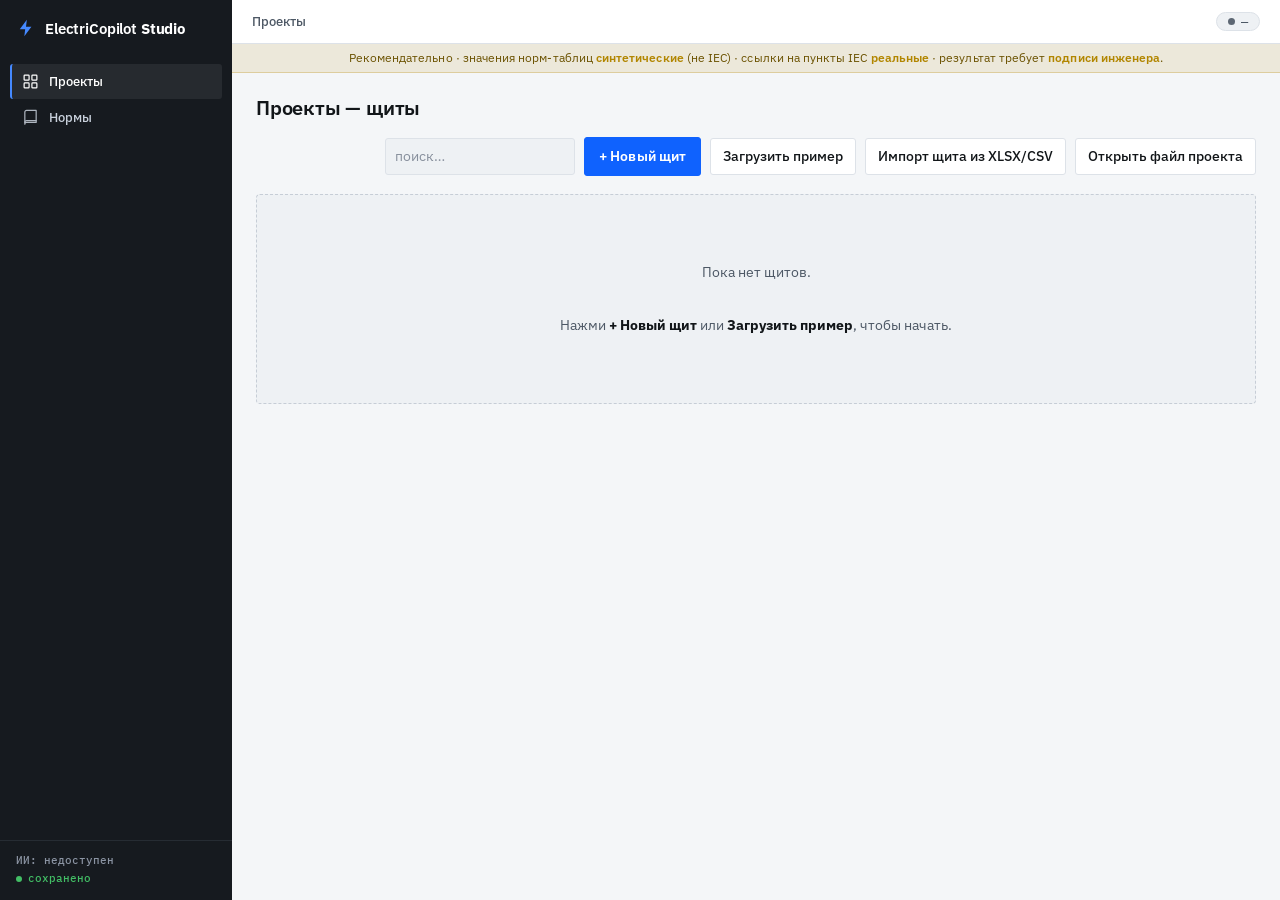
==== web/index.html @ 441c8eb4 "feat: прототип редизайна C — индустриальный терминал Тёмный фиксированный сайдбар (навигация Проекты" ====
<!DOCTYPE html>
<html lang="ru">
<head>
<meta charset="utf-8" />
<meta name="viewport" content="width=device-width, initial-scale=1" />
<meta name="color-scheme" content="light" />
<title>ElectriCopilot Studio — воркбенч проектировщика электрики (IEC 60364)</title>
<script src="https://cdn.plot.ly/plotly-2.35.2.min.js" charset="utf-8"></script>
<link rel="preconnect" href="https://fonts.googleapis.com" />
<link rel="preconnect" href="https://fonts.gstatic.com" crossorigin />
<link rel="stylesheet" href="https://fonts.googleapis.com/css2?family=IBM+Plex+Mono:wght@400;500;600;700&family=IBM+Plex+Sans:wght@400;500;600;700&display=swap" />
<link rel="stylesheet" href="./styles.css" />
</head>
<body>
<div class="shell">
  <aside class="sidebar">
    <div class="brand-mark">
      <svg class="bolt" viewBox="0 0 24 24" fill="currentColor" aria-hidden="true"><path d="M13 2 4.5 13.5H11l-1 8.5 8.5-11.5H12l1-8.5Z"/></svg>
      <span class="brand-text">ElectriCopilot <b>Studio</b></span>
    </div>
    <nav class="side-nav">
      <button id="homeLink" class="side-nav-item" title="К проектам">
        <svg class="side-ico" viewBox="0 0 24 24" aria-hidden="true"><rect x="3" y="3" width="7" height="7" rx="1"/><rect x="14" y="3" width="7" height="7" rx="1"/><rect x="3" y="14" width="7" height="7" rx="1"/><rect x="14" y="14" width="7" height="7" rx="1"/></svg>
        Проекты
      </button>
      <button id="btnNorms" class="side-nav-item nlib-topnav" title="Нормативная библиотека">
        <svg class="side-ico" viewBox="0 0 24 24" aria-hidden="true"><path d="M4 4.5A2.5 2.5 0 0 1 6.5 2H20v17H6.5A2.5 2.5 0 0 0 4 21.5V4.5Z"/><path d="M4 19a2.5 2.5 0 0 1 2.5-2.5H20"/></svg>
        Нормы
      </button>
    </nav>
    <div class="side-status">
      <div id="modeTag" class="mode" title="Режим LLM">…</div>
      <div id="saveState" class="save" title="Автосохранение">сохранено</div>
    </div>
  </aside>

  <div class="workspace">
    <header class="topbar">
      <nav class="crumbs" id="crumbs"></nav>
      <div id="statusBadge" class="badge">—</div>
    </header>
    <div class="advisory" id="advisory">
      Рекомендательно · значения норм-таблиц <b>синтетические</b> (не IEC) · ссылки на пункты IEC <b>реальные</b> ·
      результат требует <b>подписи инженера</b>.
    </div>

    <main>
      <!-- ============ DASHBOARD ============ -->
      <section id="screen-dashboard" class="screen">
        <div class="dash-head">
          <h2>Проекты — щиты</h2>
          <div class="dash-actions">
            <input id="dashSearch" placeholder="поиск…" />
            <button id="btnNewProject" class="primary">+ Новый щит</button>
            <button id="btnSample" class="ghost">Загрузить пример</button>
            <label class="ghost filebtn">Импорт щита из XLSX/CSV<input id="scheduleImportFile" type="file" accept=".xlsx,.csv" hidden /></label>
            <label class="ghost filebtn">Открыть файл проекта<input id="importFile" type="file" accept=".json,.ecproj.json" hidden /></label>
          </div>
        </div>
        <section id="importReview" class="panel import-review" hidden>
          <div class="panel-h">
            Проверка импорта XLSX/CSV
            <button id="btnImportCancel" class="ghost">Закрыть</button>
          </div>
          <p id="importSource" class="dim"></p>
          <div id="importIssues" class="import-issues"></div>
          <div class="import-grid">
            <div>
              <h3>Сопоставление колонок</h3>
              <table class="import-table"><thead><tr><th>Колонка файла</th><th>Поле проекта</th><th>Источник</th></tr></thead><tbody id="importMappingBody"></tbody></table>
            </div>
            <div>
              <h3>Предпросмотр исходных строк</h3>
              <div id="importPreview" class="import-preview"></div>
            </div>
          </div>
          <div>
            <h3>R11 — заявлено / требуется по расчёту</h3>
            <div id="importDiff" class="import-diff"></div>
          </div>
          <label class="import-confirm"><input id="importConfirm" type="checkbox" /> Я проверил сопоставление колонок и подтверждаю отмеченные допущения. Результат остаётся не подписанным (рекомендательным).</label>
          <div class="import-actions">
            <button id="btnImportRemap" class="ghost">Пересчитать с этим сопоставлением</button>
            <button id="btnImportCreate" class="primary" disabled>Создать проект</button>
          </div>
          <p id="importIdentity" class="disclaimer"></p>
        </section>
        <div id="projectGrid" class="cards"></div>
      </section>

      <!-- ============ READ-ONLY SHARE ============ -->
      <section id="screen-shared" class="screen" hidden>
        <div class="shared-head">
          <div>
            <div class="badge review" title="READ-ONLY · UNSIGNED_ADVISORY">Только просмотр · не подписано</div>
            <h2 id="sharedName">Загрузка share-ссылки…</h2>
            <p id="sharedMeta" class="dim"></p>
          </div>
          <p class="shared-warning">Анонимная ссылка даёт чтение любому получателю. Изменение,
            подпись и экспорт здесь отключены; инженерные значения заново рассчитаны сервером.</p>
        </div>
        <div class="sched-wrap">
          <table class="schedule">
            <thead><tr>
              <th>Ref</th><th>Описание</th><th class="num">P,кВт</th><th class="no-caps num">cos φ</th><th>Фаза</th><th class="num">IB,A</th>
              <th>Аппарат</th><th>УЗО</th><th>Кабель</th><th class="num">L,м</th><th class="num">IZ,A</th><th class="num">ΔU%</th><th>Статус</th>
            </tr></thead>
            <tbody id="sharedScheduleBody"></tbody>
          </table>
        </div>
        <div class="totals" id="sharedTotals"></div>
        <section class="panel sld-panel">
          <div class="panel-h">Однолинейная схема · свежий серверный отчёт</div>
          <div id="sharedSld" class="sld-preview"></div>
        </section>
        <div class="disclaimer" id="sharedIdentity"></div>
      </section>

      <!-- ============ PROJECT / BOARD ============ -->
      <section id="screen-project" class="screen" hidden>
        <div class="board-head">
          <div class="board-id">
            <input id="b_name" class="board-name" />
            <div class="board-sub">
              <input id="b_ref" placeholder="DB-1" title="Обозначение щита" />
              <input id="b_location" placeholder="расположение" title="Расположение" />
              <span class="supply" id="b_supply"></span>
              <select id="b_pack" title="Норм-пакет"></select>
              <span class="badge small" id="b_packStatus"></span>
            </div>
          </div>
          <div class="board-actions">
            <span id="boardRollup" class="badge">—</span>
            <button id="btnNormcheck" class="primary" title="Детерминированная проверка R01–R10"><svg class="icon" viewBox="0 0 24 24" aria-hidden="true"><rect x="8" y="2" width="8" height="4" rx="1"/><path d="M16 4h2a2 2 0 0 1 2 2v14a2 2 0 0 1-2 2H6a2 2 0 0 1-2-2V6a2 2 0 0 1 2-2h2"/><path d="m9 14 2 2 4-4"/></svg>Нормоконтроль</button>
            <button id="btnBundle" class="primary" title="Скачать пакет документов (SVG+DXF+XLSX+MD)"><svg class="icon" viewBox="0 0 24 24" aria-hidden="true"><path d="M21 8a2 2 0 0 0-1-1.73l-7-4a2 2 0 0 0-2 0l-7 4A2 2 0 0 0 3 8v8a2 2 0 0 0 1 1.73l7 4a2 2 0 0 0 2 0l7-4A2 2 0 0 0 21 16Z"/><path d="M3.3 7 12 12l8.7-5"/><path d="M12 22V12"/></svg>Пакет документов</button>
            <button id="btnShare" class="ghost"><svg class="icon" viewBox="0 0 24 24" aria-hidden="true"><path d="M9 17H7A5 5 0 0 1 7 7h2"/><path d="M15 7h2a5 5 0 1 1 0 10h-2"/><line x1="8" y1="12" x2="16" y2="12"/></svg>Share-ссылка</button>
            <div class="menu-wrap">
              <button id="btnMore" class="ghost" type="button" aria-haspopup="true" aria-expanded="false" title="Ещё действия">Ещё <svg class="icon icon-sm" viewBox="0 0 24 24" aria-hidden="true"><path d="m6 9 6 6 6-6"/></svg></button>
              <div id="boardMoreMenu" class="dropdown-menu" hidden>
                <button id="btnPrint" class="ghost" title="Печатная страница / PDF"><svg class="icon" viewBox="0 0 24 24" aria-hidden="true"><path d="M6 18H4a2 2 0 0 1-2-2v-5a2 2 0 0 1 2-2h16a2 2 0 0 1 2 2v5a2 2 0 0 1-2 2h-2"/><path d="M6 9V3a1 1 0 0 1 1-1h10a1 1 0 0 1 1 1v6"/><rect x="6" y="14" width="12" height="8" rx="1"/></svg>Печать</button>
                <button id="btnReport" class="ghost">Отчёт по щиту</button>
                <button id="btnExportProj" class="ghost">Сохранить файл проекта</button>
                <button id="btnBackDash" class="ghost">← К проектам</button>
              </div>
            </div>
          </div>
        </div>

        <div class="sched-wrap">
          <table class="schedule">
            <thead><tr>
              <th>Ref</th><th>Описание</th><th class="num">P,кВт</th><th class="no-caps num">cos φ</th><th>Фаза</th><th class="num">IB,A</th>
              <th>Аппарат</th><th>УЗО</th><th>Кабель</th><th class="num">L,м</th><th class="num">IZ,A</th><th class="num">ΔU%</th><th>Статус</th><th></th>
            </tr></thead>
            <tbody id="scheduleBody"></tbody>
          </table>
        </div>

        <div class="quickadd">
          <button id="btnAddCircuit" class="primary">+ Добавить цепь</button>
          <input id="nlQuick" placeholder="или опиши цепь словами: «розетки кухни 3.6 кВт, 230 В, PVC медь метод C, 18 м, автомат C, КЗ 6 кА»" />
          <button id="btnNlAdd" class="ghost">Разобрать и добавить</button>
        </div>

        <div class="totals" id="boardTotals"></div>

        <section class="panel board-copilot" id="boardCopilot">
          <div class="panel-h">
            Копилот щита · только предложения
            <span class="badge review" title="UNSIGNED_ADVISORY">Не подписано · рекомендательно</span>
          </div>
          <div id="boardCopilotMessages" class="chat board-chat">
            <div class="msg bot">Опиши изменение или спроси о щите. Сервер ничего не применит без подтверждения.</div>
          </div>
          <div class="chatbar">
            <textarea id="boardCopilotInput" rows="2" placeholder="Например: добавь конвейер 5 кВт на L2 и покажи, что изменится"></textarea>
            <button id="boardCopilotSend" class="primary">Отправить</button>
          </div>
          <div id="boardProposal" class="proposal" hidden>
            <div id="boardProposalDiff"></div>
            <p id="boardProposalIdentity" class="disclaimer"></p>
            <div class="row btns">
              <button id="boardProposalApply" class="primary">Применить</button>
              <button id="boardProposalReject" class="ghost">Отклонить</button>
            </div>
          </div>
          <button id="boardProposalUndo" class="ghost" hidden>Отменить последнее применение копилота</button>
        </section>

        <section class="panel norm-panel">
          <div class="panel-h">
            Нормоконтроль
            <span id="normSummary" class="norm-summary dim">не запускался</span>
          </div>
          <div id="normFindings" class="norm-findings">
            <span class="dim">Нажми «Нормоконтроль»: правила пересчитают проект на сервере и не используют сохранённые клиентские результаты.</span>
          </div>
          <div id="normIdentity" class="norm-identity"></div>
        </section>

        <section class="panel sld-panel">
          <div class="panel-h">Однолинейная схема
            <button id="btnSldRefresh" class="ghost" style="margin-left:auto">Обновить предпросмотр</button>
          </div>
          <div id="sldPreview" class="sld-preview"><span class="dim">Нажми «Обновить предпросмотр» или добавь цепь.</span></div>
        </section>

        <div class="disclaimer" id="projDisclaimer"></div>
      </section>

      <!-- ============ NORM LIBRARY (docs/20 §10) ============ -->
      <section id="screen-norms" class="screen" hidden>
        <div class="dash-head">
          <h2>Нормы</h2>
          <div class="dash-actions">
            <input id="normSearchInput" placeholder="поиск по тексту норм…" />
            <label class="ghost checkbox"><input id="normInclRepealed" type="checkbox" /> показывать утратившие силу</label>
          </div>
        </div>
        <p class="dim">Официальные тексты с adilet.zan.kz. Числа для расчёта берутся только из датапаков — тексты здесь для чтения человеком.</p>
        <div class="nlib-layout">
          <aside class="nlib-side">
            <h3>Документы</h3>
            <div id="normDocList" class="nlib-doc-list"></div>
          </aside>
          <div id="normToc" class="nlib-toc" hidden></div>
          <div class="nlib-main">
            <div id="normResults" class="nlib-results" hidden></div>
            <div id="normReader" class="nlib-reader" hidden></div>
            <div id="normEmpty" class="empty">Выберите документ слева или найдите пункт поиском.</div>
          </div>
        </div>
      </section>

      <!-- ============ PRINT ============ -->
      <section id="screen-print" class="screen" hidden>
        <div id="printRoot" class="print-root"></div>
      </section>

      <!-- ============ CIRCUIT EDITOR ============ -->
      <section id="screen-editor" class="screen" hidden>
        <div class="editor-bar">
          <button id="btnBackPanel" class="ghost">← К щиту</button>
          <div class="ed-nav"><button id="btnPrev" class="mini">‹ пред</button><span id="edRef"></span><button id="btnNext" class="mini">след ›</button></div>
          <div class="ed-right">
            <span id="edSignoff" class="badge small" title="UNSIGNED_ADVISORY">Не подписано · рекомендательно</span>
            <button id="btnSign" class="ghost">Подписать цепь</button>
            <button id="btnSaveCircuit" class="primary">Сохранить в щит</button>
          </div>
        </div>

        <div class="grid">
          <aside class="col left">
            <section class="panel">
              <div class="panel-h">Параметры цепи</div>
              <div class="form">
                <fieldset class="fgroup">
                  <legend>Нагрузка</legend>
                  <div class="row">
                    <label>Ref <input id="f_ref" placeholder="L1" /></label>
                    <label>Название <input id="f_desc" value="Цепь" /></label>
                  </div>
                  <div class="row">
                    <label>Ввод <select id="f_srcType"><option value="power">Мощность, Вт</option><option value="current">Ток, А</option></select></label>
                    <label id="wrap_power">P, Вт <input id="f_power" type="number" value="3680" /></label>
                    <label id="wrap_current" style="display:none">I, А <input id="f_current" type="number" value="20" /></label>
                  </div>
                  <div class="row">
                    <label>U, В <input id="f_voltage" type="number" value="230" /></label>
                    <label>Фаз <select id="f_phases"><option selected>1</option><option>3</option></select></label>
                    <label>cosφ <input id="f_pf" type="number" step="0.01" value="0.95" /></label>
                  </div>
                  <div class="row">
                    <label>Назначение <select id="f_purpose"><option value="lighting">освещение</option><option value="power">силовая</option><option value="socket" selected>розетки</option><option value="motor">двигатель</option><option value="general">прочее</option></select></label>
                    <label>Фаза щита <select id="f_phase"><option>L1</option><option>L2</option><option>L3</option><option value="L1L2L3">3ф</option></select></label>
                  </div>
                </fieldset>
                <fieldset class="fgroup">
                  <legend>Кабель и прокладка</legend>
                  <div class="row">
                    <label>Метод <select id="f_method"><option selected>C</option><option>B1</option><option>A1</option><option>A2</option><option>B2</option><option>D</option><option>E</option><option>F</option><option>G</option></select></label>
                    <label>Жила <select id="f_material"><option selected>Cu</option><option>Al</option></select></label>
                    <label>Изоляция <select id="f_insulation"><option selected>PVC</option><option>XLPE</option></select></label>
                  </div>
                  <div class="row">
                    <label>t окр., °C <input id="f_ambient" type="number" value="30" /></label>
                    <label>Групп. <input id="f_grouping" type="number" value="1" /></label>
                    <label>Длина, м <input id="f_length" type="number" value="18" /></label>
                  </div>
                  <div class="row">
                    <label>Предел ΔU,% <input id="f_vdlimit" type="number" step="0.1" placeholder="авто" /></label>
                  </div>
                </fieldset>
                <fieldset class="fgroup">
                  <legend>Защита</legend>
                  <div class="row">
                    <label>Аппарат <select id="f_device"><option value="MCB" selected>Автомат (MCB)</option><option value="MCCB">Автомат в литом корпусе (MCCB)</option><option value="gG_fuse">Предохранитель gG</option></select></label>
                    <label id="wrap_curve">Характеристика <select id="f_curve"><option>B</option><option selected>C</option><option>D</option></select></label>
                  </div>
                  <div class="row">
                    <label>УЗО <select id="f_rcd"><option value="">нет</option><option>RCBO</option><option>RCD</option></select></label>
                    <label>IΔn, мА <input id="f_rcd_ma" type="number" value="30" /></label>
                  </div>
                </fieldset>
                <fieldset class="fgroup">
                  <legend>Короткое замыкание</legend>
                  <div class="row">
                    <label>I КЗ, А <input id="f_iscc" type="number" value="3000" /></label>
                    <label title="время отключения аппарата для проверки КЗ (мгновенная зона ≈0.01 с; не путать с 0.4 с ADS)">t КЗ, с <input id="f_tdisc" type="number" step="0.01" value="0.01" /></label>
                  </div>
                </fieldset>
                <div class="row btns"><button id="recalc" class="ghost">Пересчитать</button></div>
              </div>
            </section>
          </aside>

          <section class="col center">
            <div class="summary" id="summary"></div>
            <div class="tabs" id="tabs">
              <button data-tab="tcc" class="active">Время-токовые хар-ки</button>
              <button data-tab="sweep">Подбор сечения</button>
              <button data-tab="vd">Профиль ΔU</button>
              <button data-tab="derating">Поправочные коэффициенты</button>
              <button data-tab="sld">Однолинейка</button>
            </div>
            <div class="artifact">
              <div id="plot_tcc" class="plot tabpane"></div>
              <div id="plot_sweep" class="plot tabpane" style="display:none"></div>
              <div id="plot_vd" class="plot tabpane" style="display:none"></div>
              <div id="plot_derating" class="plot tabpane" style="display:none"></div>
              <div id="plot_sld" class="tabpane" style="display:none"></div>
            </div>
            <div class="prov" id="provenance"></div>
          </section>

          <aside class="col right">
            <section class="panel copilot">
              <div class="panel-h">Копилот</div>
              <div id="chat" class="chat"></div>
              <div class="chatbar">
                <textarea id="chatInput" rows="2" placeholder="Опиши цепь словами — разберу, посчитаю, проверю ревьюером"></textarea>
                <button id="chatSend" class="primary" title="Отправить (⌘/Ctrl+Enter)" aria-label="Отправить">
                  <svg class="icon" viewBox="0 0 24 24" aria-hidden="true"><path d="M4 12 20 4l-4 16-4.5-6L4 12Z"/><path d="m11.5 14 4.5-6"/></svg>
                </button>
              </div>
              <div class="row btns">
                <button id="btnExplain" class="ghost">Объяснить</button>
                <button id="btnReview" class="ghost">Ревьюер</button>
              </div>
            </section>
            <section class="panel">
              <div class="panel-h">Обоснование расчёта · по пунктам норм</div>
              <div id="trace" class="trace"></div>
            </section>
          </aside>
        </div>
      </section>
    </main>
  </div>
</div>

<!-- Reader side panel: opens on a citation click from the report / normcheck (docs/20 §10.3) -->
<aside id="normPanel" class="nlib-panel" hidden>
  <div class="nlib-panel-h">
    <div id="normPanelTitle" class="nlib-panel-title"></div>
    <a id="normPanelSource" class="nlib-panel-src" target="_blank" rel="noopener">открыть на adilet.zan.kz ↗</a>
    <button id="normPanelClose" class="ghost">Закрыть</button>
  </div>
  <div id="normPanelBody" class="nlib-panel-body"></div>
</aside>

<div id="toast" class="toast" hidden></div>
<script src="./app.js"></script>
<!-- Vercel Speed Insights (static site): served by Vercel on deploy; no-op locally -->
<script defer src="/_vercel/speed-insights/script.js"></script>
</body>
</html>
---- web/styles.css ----
/* ============================================================================
   ElectriCopilot Studio — «Industrial Terminal» design system (proto-C)
   Dark left sidebar (navigation/status) + light workspace (data). IBM Plex Sans
   (UI) + IBM Plex Mono (numbers/data). Spirit: IBM Carbon — strict grid, small
   radii, 1px borders, minimal shadow.
   NOTE: CSS variable names + all classes/ids are a frozen contract with app.js —
   values changed / tokens added, never renamed.
   ============================================================================ */

:root{
  /* ---- surfaces (workspace) ---- */
  --bg:#F4F6F8;              /* app background (workspace) */
  --bg-2:#EDEFF3;
  --panel:#FFFFFF;          /* cards, panels, header */
  --panel2:#EEF1F4;         /* inputs, table header, secondary surfaces */
  --elev:#E4E8ED;           /* hover / raised */
  --line:#DDE2E8;           /* borders */
  --line-2:#C6CDD6;         /* dividers, stronger borders */

  /* ---- text ---- */
  --txt:#121619;            /* primary text (matches JS chart/SLD text) */
  --dim:#4D5865;            /* secondary text */
  --faint:#878F9C;          /* tertiary / hints */

  /* ---- brand / accents ---- */
  --acc:#0F62FE;            /* IBM blue — primary interactive */
  --acc-2:#4589FF;          /* secondary blue */
  --acc-press:#0043CE;      /* pressed primary */
  --acc-soft:rgba(15,98,254,.10);
  --acc-ink:#FFFFFF;        /* text on primary buttons */
  --amber:#B28600;          /* caution / illustrative accent */
  --amber-soft:rgba(178,134,0,.12);

  /* ---- status ---- */
  --ok:#24A148; --warn:#B28600; --bad:#DA1E28;
  --ok-soft:rgba(36,161,72,.12); --warn-soft:rgba(178,134,0,.12); --bad-soft:rgba(218,30,40,.12);

  /* ---- type ---- */
  --sans:'IBM Plex Sans',-apple-system,BlinkMacSystemFont,'Segoe UI',Roboto,sans-serif;
  --mono:'IBM Plex Mono',ui-monospace,'SF Mono',Menlo,Consolas,monospace;

  /* ---- scale (small, strict radii) ---- */
  --r-sm:3px; --r:4px; --r-lg:4px; --r-xl:6px;
  --shadow:0 1px 2px rgba(18,22,25,.06);
  --shadow-lg:0 2px 8px rgba(18,22,25,.10);
  --ring:0 0 0 2px #fff,0 0 0 4px var(--acc);  /* two-layer: white separator + solid --acc on light */
  --dur:.14s; --ease:cubic-bezier(.2,.6,.25,1);

  /* ---- z-index scale ---- */
  --z-base:0; --z-sticky:20; --z-header:40; --z-toast:100; --z-modal:1000;

  /* ---- sidebar (dark) ---- */
  --sb-bg:#161A1F;
  --sb-text:#C9D1DC;
  --sb-text-dim:#8B94A3;
  --sb-border:#262C33;
  --sb-active-bg:rgba(255,255,255,.07);
  --sb-hover-bg:rgba(255,255,255,.045);

  /* ---- table header ---- */
  --thead-bg:#E8ECF1;
}

*{box-sizing:border-box}
html{scroll-behavior:smooth}
body{
  margin:0; color:var(--txt);
  font:400 14px/1.5 var(--sans);
  background:var(--bg);
  -webkit-font-smoothing:antialiased; text-rendering:optimizeLegibility;
  font-variant-numeric:tabular-nums;
}
::selection{background:rgba(15,98,254,.16)}
::-webkit-scrollbar{width:11px;height:11px}
::-webkit-scrollbar-thumb{background:#C9D0D8;border:3px solid transparent;border-radius:20px;background-clip:padding-box}
::-webkit-scrollbar-thumb:hover{background:#AEB6C0;background-clip:padding-box}
* { scrollbar-width:thin; scrollbar-color:#C9D0D8 transparent }

button{cursor:pointer;font:inherit;color:inherit}
button:has(.icon){display:inline-flex;align-items:center;justify-content:center;gap:6px}
:where(input,select,textarea){
  font:inherit; background:var(--panel2); color:var(--txt);
  border:1px solid var(--line); border-radius:var(--r-sm);
  padding:7px 9px; width:100%; transition:border-color var(--dur) var(--ease), box-shadow var(--dur) var(--ease), background var(--dur) var(--ease);
}
:where(input,select,textarea):hover{border-color:var(--line-2)}
:where(input,select,textarea):focus-visible,:where(input,select,textarea):focus{outline:none;border-color:var(--acc);box-shadow:var(--ring)}
:where(input,textarea)::placeholder{color:var(--faint)}
/* checkbox/radio must not inherit width:100% from the rule above — it stretched the box away from its label */
:where(input[type=checkbox],input[type=radio]){width:auto}
label.checkbox{display:inline-flex;align-items:center;gap:7px;cursor:pointer}
/* higher specificity than `.dash-actions input{width:190px}` (this checkbox lives inside .dash-actions
   on the Нормы screen) — the :where() default above is 0-specificity and loses to that rule */
label.checkbox input[type=checkbox]{width:auto}
select{appearance:none;-webkit-appearance:none;
  background-image:linear-gradient(45deg,transparent 50%,var(--dim) 50%),linear-gradient(135deg,var(--dim) 50%,transparent 50%);
  background-position:calc(100% - 15px) 52%, calc(100% - 10px) 52%;
  background-size:5px 5px,5px 5px;background-repeat:no-repeat;padding-right:26px}
a{color:var(--acc);text-decoration:none}
:focus-visible{outline:none}
/* focus ring via outline (independent of box-shadow — button .primary/.ghost/.mini set their own box-shadow, which would otherwise clobber a box-shadow ring at equal specificity) */
button:focus-visible,[tabindex]:focus-visible,a:focus-visible,summary:focus-visible{outline:2px solid var(--acc);outline-offset:2px;border-radius:var(--r-sm)}
svg{display:block}
.icon{width:16px;height:16px;flex:none;stroke:currentColor;fill:none;stroke-width:1.9;stroke-linecap:round;stroke-linejoin:round}
.icon-sm{width:14px;height:14px}

/* ===================== app shell: sidebar + workspace ===================== */
.shell{display:flex;min-height:100vh}
.sidebar{flex:0 0 232px;width:232px;background:var(--sb-bg);color:var(--sb-text);
  display:flex;flex-direction:column;position:sticky;top:0;height:100vh;overflow-y:auto}
.brand-mark{display:flex;align-items:center;gap:9px;padding:18px 16px 14px;font:600 14.5px var(--sans);letter-spacing:-.01em;color:#fff}
.brand-mark .bolt{width:20px;height:20px;color:var(--acc-2);flex:none}
.brand-mark b{font-weight:700}
.side-nav{display:flex;flex-direction:column;gap:1px;padding:8px 10px;margin-top:4px}
.side-nav-item{display:flex;align-items:center;gap:10px;background:transparent;color:var(--sb-text);
  border:none;border-left:2px solid transparent;border-radius:var(--r-sm);padding:9px 10px;
  font:500 13px var(--sans);text-align:left;transition:background var(--dur) var(--ease),color var(--dur)}
.side-nav-item .side-ico{width:17px;height:17px;flex:none;stroke:currentColor;fill:none;stroke-width:1.7;stroke-linecap:round;stroke-linejoin:round;opacity:.85}
.side-nav-item:hover{background:var(--sb-hover-bg);color:#fff}
.side-nav-item.active{background:var(--sb-active-bg);color:#fff;border-left-color:var(--acc-2)}
.side-nav-item.active .side-ico{opacity:1}
.side-status{margin-top:auto;padding:12px 16px 16px;border-top:1px solid var(--sb-border);
  display:flex;flex-direction:column;gap:6px}
.side-status .mode{font:500 11px/1.3 var(--mono);color:var(--sb-text-dim);white-space:normal}
.side-status .save{font:500 11px/1 var(--mono);color:var(--sb-text-dim);
  display:inline-flex;align-items:center;gap:6px;padding:0;border:none;margin-left:0}
.side-status .save::before{content:"";width:6px;height:6px;border-radius:50%;background:currentColor;flex:none}
.side-status .save:empty{display:none}
.side-status .save.saving{color:#F1C21B}
.side-status .save.saved{color:#42BE65}
.side-status .save.unsaved{color:#FA4D56}

.workspace{flex:1;min-width:0;display:flex;flex-direction:column;height:100vh}

/* ===================== workspace top bar ===================== */
.topbar{display:flex;align-items:center;gap:14px;padding:0 20px;height:44px;flex:0 0 auto;
  background:var(--panel);border-bottom:1px solid var(--line)}
.badge{margin-left:auto;padding:3px 11px;border-radius:20px;font:600 11.5px/1 var(--mono);letter-spacing:.02em;
  background:var(--panel2);border:1px solid var(--line);color:var(--dim);white-space:nowrap;
  display:inline-flex;align-items:center;gap:6px}
.badge::before{content:"";width:7px;height:7px;border-radius:50%;background:currentColor;opacity:.9}
.badge.pass{color:var(--ok);border-color:rgba(36,161,72,.4);background:var(--ok-soft)}
.badge.fail{color:var(--bad);border-color:rgba(218,30,40,.4);background:var(--bad-soft)}
.badge.review{color:var(--warn);border-color:rgba(178,134,0,.4);background:var(--warn-soft)}
.badge.small{font-size:11px;padding:3px 10px}

/* ===================== advisory ribbon ===================== */
.advisory{background:var(--warn-soft);flex:0 0 auto;
  border-bottom:1px solid rgba(178,134,0,.28);color:#6b5200;
  font-size:11.5px;line-height:28px;padding:0 20px;text-align:center;letter-spacing:.005em}
.advisory[hidden]{display:none}
.advisory b{color:var(--amber);font-weight:600}

/* ===================== breadcrumbs / save chip ===================== */
.crumbs{display:flex;gap:7px;align-items:center;color:var(--dim);font-size:12.5px;font-weight:500}
.crumbs a{color:var(--acc);cursor:pointer}
.crumbs a:hover{text-decoration:underline}
.mode{font:500 11.5px/1 var(--mono);color:var(--faint);white-space:nowrap}

/* ===================== screens / layout ===================== */
main{flex:1;min-height:0;overflow-y:auto}
.screen{padding:20px 24px;max-width:1560px;margin:0 auto}

/* buttons -------------------------------------------------------------- */
button.primary{background:var(--acc);color:var(--acc-ink);
  border:1px solid var(--acc);border-radius:var(--r-sm);padding:8px 14px;font-weight:600;letter-spacing:.005em;
  box-shadow:none;transition:background var(--dur) var(--ease),filter var(--dur)}
button.primary:hover{background:var(--acc-press);border-color:var(--acc-press)}
button.primary:active{filter:brightness(.95)}
button.ghost{background:var(--panel);color:var(--txt);border:1px solid var(--line);border-radius:var(--r-sm);
  padding:7px 12px;font-weight:500;transition:border-color var(--dur) var(--ease),background var(--dur) var(--ease)}
button.ghost:hover{border-color:var(--line-2);background:var(--elev)}
button.ghost:active{background:var(--panel2)}
button.mini{background:var(--panel);color:var(--acc);border:1px solid var(--line);border-radius:var(--r-sm);
  padding:3px 9px;font:500 12px var(--mono);transition:border-color var(--dur),background var(--dur)}
button.mini:hover{border-color:var(--acc);background:var(--elev)}
.filebtn{display:inline-flex;align-items:center;gap:6px;cursor:pointer}
.filebtn.primary{background:var(--acc);color:var(--acc-ink);
  border:1px solid var(--acc);border-radius:var(--r-sm);padding:8px 14px;font-weight:600;letter-spacing:.005em}
/* file-input labels styled as ghost buttons (docs/17 §6) — button.ghost rules don't reach label.filebtn */
.filebtn.ghost{background:var(--panel);color:var(--txt);border:1px solid var(--line);border-radius:var(--r-sm);
  padding:7px 12px;font-weight:500;transition:border-color var(--dur) var(--ease),background var(--dur) var(--ease)}
.filebtn.ghost:hover{border-color:var(--line-2);background:var(--elev)}

/* panels --------------------------------------------------------------- */
.panel{background:var(--panel);border:1px solid var(--line);border-radius:var(--r-lg);padding:13px 15px;box-shadow:var(--shadow)}
.panel-h{font:600 11px/1 var(--sans);color:var(--dim);text-transform:uppercase;letter-spacing:.08em;
  display:flex;align-items:center;justify-content:space-between;gap:8px;margin-bottom:11px}

/* ===================== dropdown / kebab menus (design C) ===================== */
.menu-wrap,.kebab-wrap{position:relative;display:inline-flex}
.dropdown-menu,.kebab-menu{position:absolute;top:calc(100% + 4px);right:0;min-width:200px;z-index:var(--z-modal);
  background:var(--panel);border:1px solid var(--line-2);border-radius:var(--r-sm);box-shadow:var(--shadow-lg);
  padding:4px;display:flex;flex-direction:column;gap:1px}
.dropdown-menu[hidden],.kebab-menu[hidden]{display:none}
.dropdown-menu button,.kebab-menu button{width:100%;text-align:left;background:transparent;border:none;
  border-radius:var(--r-sm);padding:8px 10px;font:500 13px var(--sans);color:var(--txt);
  display:flex;align-items:center;gap:8px;transition:background var(--dur)}
.dropdown-menu button:hover,.kebab-menu button:hover{background:var(--panel2)}
.kebab{background:transparent;border:1px solid transparent;border-radius:var(--r-sm);color:var(--dim);
  width:26px;height:26px;font-size:16px;line-height:1;display:inline-flex;align-items:center;justify-content:center;
  transition:border-color var(--dur),background var(--dur),color var(--dur)}
.kebab:hover{background:var(--panel2);border-color:var(--line);color:var(--txt)}

/* ===================== DASHBOARD ===================== */
.dash-head{display:flex;align-items:center;gap:14px;margin-bottom:18px;flex-wrap:wrap}
.dash-head h2{margin:0;font-size:20px;font-weight:600;letter-spacing:-.01em}
.dash-actions{margin-left:auto;display:flex;gap:9px;align-items:center;flex-wrap:wrap}
.dash-actions input{width:190px}
.cards{display:grid;grid-template-columns:repeat(auto-fill,minmax(300px,1fr));gap:14px}
.card{background:var(--panel);border:1px solid var(--line);border-radius:var(--r-lg);
  padding:15px 16px;cursor:pointer;box-shadow:var(--shadow);position:relative;
  transition:border-color var(--dur) var(--ease),box-shadow var(--dur) var(--ease)}
/* whole-card click without a dedicated "Открыть" button: children stop receiving pointer events
   (the click always resolves to the div.card that carries data-open) except the kebab menu, which
   must remain independently clickable — see #projectGrid delegation in app.js. */
.card *{pointer-events:none}
.card .kebab-wrap,.card .kebab-wrap *{pointer-events:auto}
/* no overflow:hidden on .card — it would clip the kebab dropdown; the accent bar rounds its own
   left corners to match instead */
.card::before{content:"";position:absolute;inset:0 auto 0 0;width:3px;border-radius:var(--r-lg) 0 0 var(--r-lg);background:var(--acc);opacity:0;transition:opacity var(--dur)}
.card:hover{border-color:var(--line-2);box-shadow:var(--shadow-lg)}
.card:hover::before{opacity:.9}
.card-top{display:flex;align-items:flex-start;justify-content:space-between;gap:8px}
.card h3{margin:0 0 3px;font-size:15.5px;font-weight:600;display:flex;flex-wrap:wrap;gap:8px;align-items:baseline}
.card .cref{font:500 11.5px var(--mono);color:var(--dim);background:var(--panel2);padding:2px 7px;border-radius:var(--r-sm);border:1px solid var(--line)}
.card .chips{display:flex;gap:6px;flex-wrap:wrap;margin:11px 0 2px}
.chip{font:600 11px var(--mono);padding:3px 9px;border-radius:20px;border:1px solid var(--line);color:var(--dim);
  display:inline-flex;align-items:center;gap:5px}
.chip::before{content:"";width:6px;height:6px;border-radius:50%;background:currentColor}
.chip.n{color:var(--faint)}.chip.n::before{display:none}
.chip.pass{color:var(--ok);border-color:rgba(36,161,72,.35);background:var(--ok-soft)}
.chip.fail{color:var(--bad);border-color:rgba(218,30,40,.35);background:var(--bad-soft)}
.chip.review{color:var(--warn);border-color:rgba(178,134,0,.35);background:var(--warn-soft)}
.card .cmeta{font-size:12px;color:var(--faint);display:flex;justify-content:space-between;margin-top:11px}
.empty{grid-column:1/-1;text-align:center;color:var(--dim);padding:64px 20px;
  border:1px dashed var(--line-2);border-radius:var(--r-lg);background:var(--panel2);line-height:1.9}
.empty b{color:var(--txt)}

/* schedule import review --------------------------------------------- */
.import-review{margin-bottom:18px;border-color:var(--line-2)}
.import-review h3{margin:16px 0 8px;font-size:13px;font-weight:600;color:var(--txt)}
.import-grid{display:grid;grid-template-columns:minmax(340px,.9fr) minmax(420px,1.1fr);gap:24px}
.import-issues{display:flex;gap:6px;flex-wrap:wrap;margin:8px 0}
.import-issue{font:500 11px/1.4 var(--mono);padding:5px 8px;border-radius:var(--r-sm);
  color:var(--warn);background:var(--warn-soft);border:1px solid rgba(178,134,0,.25)}
.import-table{width:100%;border-collapse:collapse;font-size:12px}
.import-table th,.import-table td{padding:7px 8px;text-align:left;border-bottom:1px solid var(--line)}
.import-table th{color:var(--dim);font-size:10px;text-transform:uppercase;letter-spacing:.05em}
.import-table select{min-width:155px}
.import-preview{overflow:auto;max-height:280px;border:1px solid var(--line);border-radius:var(--r-sm)}
.import-preview table{border-collapse:collapse;min-width:100%;font-size:11px}
.import-preview th,.import-preview td{padding:6px 8px;white-space:nowrap;border-bottom:1px solid var(--line);border-right:1px solid var(--line)}
.import-preview th{position:sticky;top:0;background:var(--panel2);color:var(--dim);border-bottom:1px solid var(--line-2)}
.import-diff{display:grid;gap:6px}
.import-diff-row{display:grid;grid-template-columns:90px 1fr auto;gap:10px;align-items:center;
  padding:8px 10px;border:1px solid var(--line);border-radius:var(--r-sm);font-size:12px}
.import-diff-row.violation{border-left:3px solid var(--bad);background:var(--bad-soft)}
.import-diff-row.not_checked{border-left:3px solid var(--warn);background:var(--warn-soft)}
.import-diff-row.match{border-left:3px solid var(--ok);background:var(--ok-soft)}
.import-confirm{display:flex;align-items:flex-start;gap:8px;margin:14px 0;padding:12px 14px;
  color:#6b5200;background:var(--warn-soft);border:1px solid rgba(178,134,0,.4);border-radius:var(--r-sm);font-size:12px}
.import-confirm input{width:auto;margin-top:2px}.import-actions{display:flex;gap:9px;justify-content:flex-end}
@media(max-width:900px){.import-grid{grid-template-columns:1fr}}

/* ===================== BOARD / SCHEDULE ===================== */
.board-head{display:flex;gap:18px;align-items:flex-start;margin-bottom:16px;flex-wrap:wrap}
.board-name{font-size:20px;font-weight:600;letter-spacing:-.01em;background:transparent;border:1px solid transparent;
  border-radius:var(--r-sm);padding:3px 8px;margin-left:-8px;width:100%;transition:border-color var(--dur),background var(--dur)}
.board-name:hover{border-color:var(--line);background:var(--panel2)}
.board-name:focus{border-color:var(--acc);background:var(--panel2);box-shadow:var(--ring)}
.board-sub{display:flex;gap:8px;align-items:center;margin-top:8px;flex-wrap:wrap}
.board-sub input{width:150px;font:500 12.5px var(--mono)}
.board-sub .supply{color:var(--dim);font:500 12px var(--mono);background:var(--panel2);padding:5px 10px;border-radius:20px;border:1px solid var(--line)}
.board-sub select#b_pack{width:150px;font:500 12.5px var(--mono)}
.board-actions{margin-left:auto;display:flex;gap:9px;align-items:center;flex-shrink:0;flex-wrap:wrap}

.shared-head{display:flex;justify-content:space-between;gap:22px;align-items:flex-start;margin-bottom:16px;flex-wrap:wrap}
.shared-head h2{margin:9px 0 4px}.shared-warning{max-width:560px;margin:0;padding:10px 12px;
  color:#6b5200;background:var(--warn-soft);border:1px solid rgba(178,134,0,.4);
  border-radius:var(--r);font-size:12px;line-height:1.55}
#screen-shared .schedule tbody tr{cursor:default}

.sched-wrap{overflow:auto;max-height:58vh;border:1px solid var(--line);border-radius:var(--r-lg);box-shadow:var(--shadow);background:var(--panel)}
table.schedule{width:100%;border-collapse:separate;border-spacing:0;font-size:13px;min-width:1060px}
table.schedule th{text-align:left;padding:10px 12px;background:var(--thead-bg);color:var(--dim);
  font:600 11px/1 var(--sans);text-transform:uppercase;letter-spacing:.06em;
  position:sticky;top:0;z-index:var(--z-sticky);border-bottom:1px solid var(--line-2);white-space:nowrap}
/* text-transform:uppercase turns "cos φ" into "COSΦ" — this header keeps its own casing */
table.schedule th.no-caps{text-transform:none}
table.schedule th.num{text-align:right}
table.schedule td{padding:11px 12px;border-bottom:1px solid var(--line);vertical-align:middle}
table.schedule tbody tr{transition:background var(--dur)}
table.schedule tbody tr:hover td{background:var(--panel2)}
table.schedule tbody tr:last-child td{border-bottom:none}
table.schedule tbody tr{cursor:pointer}
table.schedule .mono{font-family:var(--mono);font-weight:500}
table.schedule td.num{font-family:var(--mono);font-weight:500;text-align:right;font-variant-numeric:tabular-nums}
table.schedule tr.spare td{color:var(--faint);font-style:italic}
.st-cell{font:600 11px var(--mono);display:inline-flex;align-items:center;gap:5px;padding:2px 9px;border-radius:var(--r-sm);border:1px solid transparent;white-space:nowrap}
.st-cell::before{content:"";width:6px;height:6px;border-radius:50%;background:currentColor}
.st-cell.PASS{color:var(--ok);background:var(--ok-soft);border-color:rgba(36,161,72,.3)}
.st-cell.FAIL{color:var(--bad);background:var(--bad-soft);border-color:rgba(218,30,40,.3)}
.st-cell.NEEDS_REVIEW{color:var(--warn);background:var(--warn-soft);border-color:rgba(178,134,0,.3)}
.rowact{display:flex;gap:5px}
.rowact button{background:var(--panel);border:1px solid var(--line);border-radius:var(--r-sm);color:var(--dim);
  padding:4px;display:inline-flex;align-items:center;justify-content:center;width:27px;height:27px;transition:border-color var(--dur),color var(--dur),background var(--dur)}
.rowact button:hover{border-color:var(--acc);color:var(--txt);background:var(--elev)}
.rowact button[data-delc]:hover{border-color:var(--bad);color:var(--bad)}
.mono{font-family:var(--mono)}

.quickadd{display:flex;gap:10px;align-items:center;margin:16px 0;flex-wrap:wrap}
.quickadd input{flex:1;min-width:260px}
.totals{display:grid;grid-template-columns:repeat(auto-fit,minmax(230px,1fr));gap:14px;margin-top:4px}
.totbox{background:var(--panel);border:1px solid var(--line);border-radius:var(--r-lg);padding:14px 16px;box-shadow:var(--shadow)}
.totbox h4{margin:0 0 8px;font:600 11px/1.3 var(--sans);color:var(--dim);text-transform:uppercase;letter-spacing:.07em;display:flex;gap:6px;align-items:center;flex-wrap:wrap}
.totbox .big{font:600 24px/1.1 var(--mono);color:var(--txt);letter-spacing:-.01em}
.totbox .big+div{color:var(--dim);font-size:12px;margin-top:3px}
.totbox .warn{color:var(--warn)}
.phbar{display:flex;gap:8px;align-items:flex-end;height:56px;margin:14px 0 24px;padding-top:4px}
.phbar .b{flex:1;background:var(--acc);border-radius:2px 2px 0 0;min-height:4px;position:relative}
.phbar .b span{position:absolute;bottom:-21px;left:0;right:0;text-align:center;font:500 11px/1.25 var(--mono);color:var(--dim)}

/* normcheck ----------------------------------------------------------- */
.norm-panel{margin-top:16px}
.norm-summary{margin-left:auto;font:500 12px var(--mono);text-transform:none;letter-spacing:0}
.norm-findings{display:grid;gap:8px;padding:12px}
.norm-card{display:grid;grid-template-columns:auto 1fr auto;gap:10px;align-items:start;
  padding:10px 12px;border:1px solid var(--line);border-radius:var(--r);background:var(--panel);
  transition:background var(--dur),border-color var(--dur)}
.norm-card:hover{background:var(--elev)}
.norm-card.error{border-left:3px solid var(--bad)}
.norm-card.warning{border-left:3px solid var(--warn)}
.norm-card.info{border-left:3px solid var(--acc)}
.norm-card.not-checked{opacity:.82;border-left:3px solid var(--faint)}
.norm-sev{font:700 10px var(--mono);text-transform:uppercase;padding:3px 7px;border-radius:12px;border:1px solid currentColor}
.norm-card.error .norm-sev{color:var(--bad)}
.norm-card.warning .norm-sev{color:var(--warn)}
.norm-card.info .norm-sev{color:var(--acc)}
.norm-card.not-checked .norm-sev{color:var(--faint)}
.norm-main h4{margin:0 0 4px;font-size:13px}.norm-main p{margin:0;color:var(--dim);font-size:12px;line-height:1.5}
.norm-values{margin-top:5px;font:500 11px/1.45 var(--mono);color:var(--faint);overflow-wrap:anywhere}
.norm-cite{margin-top:4px;color:var(--faint);font-size:10.5px}
.norm-open{white-space:nowrap;padding:5px 9px;font-size:11px}
.norm-identity{padding:0 12px 12px;color:var(--faint);font-size:10.5px;line-height:1.55}
.norm-marker{display:inline-flex;margin-left:5px;padding:1px 5px;border-radius:10px;font:700 9px var(--mono);vertical-align:middle}
.norm-marker.error{color:var(--bad);background:var(--bad-soft)}
.norm-marker.warning{color:var(--warn);background:var(--warn-soft)}
.norm-marker.info{color:var(--acc);background:var(--acc-soft)}
.norm-marker.review{color:var(--faint);background:var(--panel2)}
table.schedule tr.norm-error td:first-child{box-shadow:inset 3px 0 var(--bad)}
table.schedule tr.norm-warning td:first-child{box-shadow:inset 3px 0 var(--warn)}
table.schedule tr.norm-info td:first-child{box-shadow:inset 3px 0 var(--acc)}
table.schedule tr.norm-review td:first-child{box-shadow:inset 3px 0 var(--faint)}

/* ===================== EDITOR ===================== */
.editor-bar{display:flex;align-items:center;gap:12px;padding:9px 18px;flex:0 0 auto;
  background:var(--panel);border-bottom:1px solid var(--line)}
.ed-nav{display:flex;align-items:center;gap:8px;color:var(--dim);font:600 13px var(--mono)}
.ed-nav #edRef{padding:2px 8px;background:var(--panel2);border:1px solid var(--line);border-radius:var(--r-sm);color:var(--txt)}
.ed-right{margin-left:auto;display:flex;gap:9px;align-items:center;flex-wrap:wrap}

#screen-editor{padding:0;height:100%;display:flex;flex-direction:column;min-height:0}  /* editor-bar + .grid carry their own padding; fills the workspace column */
#screen-editor[hidden]{display:none}  /* [hidden] обязан побеждать: display:flex выше иначе перебивает атрибут (см. .toast[hidden]) */
.grid{flex:1;min-height:0;display:grid;grid-template-columns:312px 1fr 352px;gap:14px;padding:14px 18px}
.col{display:flex;flex-direction:column;gap:14px;min-height:0;overflow:auto;padding-right:2px}
.center{overflow:auto}

/* form ---------------------------------------------------------------- */
.form{display:flex;flex-direction:column;gap:16px}
.form label{display:block;font:500 11px/1.2 var(--sans);color:var(--dim);text-transform:none}
.form label input,.form label select{margin-top:5px}
.row{display:flex;gap:9px}.row>label{flex:1;min-width:0}
.btns{margin-top:6px}
.form .row.btns button{width:100%}
/* fieldset groups (docs/17 §5): no default box — thin top rule + panel-h legend */
.fgroup{display:flex;flex-direction:column;gap:9px;border:0;border-top:1px solid var(--line);
  margin:0;padding:14px 0 0;min-width:0;min-inline-size:0}
.fgroup>legend{display:block;width:100%;float:none;padding:0;margin:0;
  font:600 11px/1 var(--sans);color:var(--dim);text-transform:uppercase;letter-spacing:.08em}

/* summary bar --------------------------------------------------------- */
.summary{display:flex;flex-wrap:wrap;gap:10px 8px;background:var(--panel);
  border:1px solid var(--line);border-radius:var(--r-lg);padding:12px 14px;box-shadow:var(--shadow)}
.summary .kv{font-size:12px;display:flex;flex-direction:column;gap:3px;padding:2px 15px 2px 0;margin-right:3px;border-right:1px solid var(--line);flex:0 1 auto}
.summary .kv:last-child{border-right:none;padding-right:0;margin-right:0}
.summary .kv span{color:var(--dim);font-size:10.5px;text-transform:uppercase;letter-spacing:.05em;font-weight:600;white-space:nowrap}
.summary .kv b{color:var(--txt);font:600 14.5px var(--mono);letter-spacing:-.01em;white-space:nowrap}

/* tabs + artifact ----------------------------------------------------- */
.tabs{display:flex;gap:3px;margin-top:2px;border-bottom:1px solid var(--line);padding:0 2px}
.tabs button{background:transparent;color:var(--dim);border:none;border-radius:var(--r-sm) var(--r-sm) 0 0;
  padding:9px 14px;font:500 13px var(--sans);position:relative;transition:color var(--dur),background var(--dur)}
.tabs button:hover{color:var(--txt);background:var(--panel2)}
.tabs button.active{color:var(--acc)}
.tabs button.active::after{content:"";position:absolute;left:8px;right:8px;bottom:-1px;height:2px;background:var(--acc);border-radius:0}
.artifact{flex:1;background:var(--panel);border:1px solid var(--line);border-top:none;border-radius:0 0 var(--r-lg) var(--r-lg);padding:8px;min-height:340px;box-shadow:var(--shadow)}
.plot{width:100%;height:100%}
.artifact .tabpane{height:100%}
.prov{font-size:11px;color:var(--warn);margin-top:9px;padding:8px 12px;background:var(--warn-soft);
  border:1px solid rgba(178,134,0,.28);border-radius:var(--r);line-height:1.55}
.disclaimer{font-size:11px;color:var(--faint);margin-top:8px;line-height:1.6}

/* copilot ------------------------------------------------------------- */
.copilot{display:flex;flex-direction:column}
.chat{flex:1;overflow:auto;display:flex;flex-direction:column;gap:9px;max-height:240px;min-height:120px;padding:2px}
.msg{padding:9px 12px;border-radius:var(--r);font-size:13px;line-height:1.5;max-width:92%;position:relative}
.msg.user{align-self:flex-end;background:var(--acc);color:var(--acc-ink);font-weight:500}
.msg.bot{align-self:flex-start;background:var(--panel2);border:1px solid var(--line)}
.msg.rev{align-self:flex-start;background:var(--ok-soft);border:1px solid rgba(36,161,72,.35)}
.msg.rev.bad{background:var(--bad-soft);border-color:rgba(218,30,40,.4)}
.msg b{font-weight:600}
.msg small{color:var(--dim);display:block;margin-top:5px;font:500 10.5px/1.4 var(--mono);opacity:.85}
.msg.user small{color:rgba(255,255,255,.75)}
.chatbar{display:flex;gap:7px;margin:10px 0 8px}
.chatbar textarea{resize:vertical;min-height:44px}
.chatbar button{align-self:stretch;width:46px;display:flex;align-items:center;justify-content:center;padding:0}
.chatbar button .icon{width:18px;height:18px}
.board-copilot{margin-top:14px}.board-chat{max-height:220px;min-height:70px}.proposal{margin-top:12px}.proposal-board{padding:12px;border:1px solid var(--line);border-radius:var(--r-sm);display:flex;gap:10px;flex-wrap:wrap}
.board-copilot .chatbar button{width:auto;padding:0 16px}

/* audit trace --------------------------------------------------------- */
.trace{display:flex;flex-direction:column;gap:7px}
.step{border:1px solid var(--line);border-radius:var(--r);background:var(--panel2);overflow:hidden;transition:border-color var(--dur)}
.step:hover{border-color:var(--line-2)}
.step[open]{border-color:var(--line-2)}
.step summary{padding:9px 11px;cursor:pointer;font:600 12.5px var(--sans);list-style:none;
  display:flex;align-items:center;gap:8px}
.step summary::-webkit-details-marker{display:none}
.step summary:focus-visible{outline:2px solid var(--acc);outline-offset:-2px}
.step summary::after{content:"";margin-left:auto;width:7px;height:7px;border-right:1.6px solid var(--faint);border-bottom:1.6px solid var(--faint);
  transform:rotate(45deg);transition:transform var(--dur) var(--ease);flex:none}
.step[open] summary::after{transform:rotate(225deg)}
.step .body{padding:2px 11px 11px 30px;font-size:12px}
.step .body .f{font:500 12px var(--mono);color:var(--acc);background:var(--acc-soft);padding:6px 9px;border-radius:var(--r-sm);margin:2px 0;overflow-x:auto}
.step .body .comp{font:500 12px var(--mono);color:var(--txt);margin:5px 0}
.step .cite{color:var(--dim);font-size:11px;margin-top:5px;padding:3px 8px;background:var(--panel);border:1px solid var(--line);border-radius:var(--r-sm);display:inline-block}
.st-dot{width:9px;height:9px;border-radius:50%;display:inline-block;flex:none}
.st-pass{background:var(--ok);color:var(--ok)}
.st-fail{background:var(--bad);color:var(--bad)}
.st-warn{background:var(--warn);color:var(--warn)}
.st-info{background:var(--faint);color:var(--faint)}

/* single-line diagram ------------------------------------------------- */
.sld{display:flex;align-items:center;justify-content:center;height:100%}

/* toast --------------------------------------------------------------- */
.toast{position:fixed;bottom:22px;left:50%;transform:translateX(-50%);background:var(--panel);
  border:1px solid var(--line-2);border-radius:var(--r-lg);padding:11px 16px;box-shadow:var(--shadow-lg);
  z-index:var(--z-toast);display:flex;gap:14px;align-items:center;font-size:13px}
/* [hidden] обязан побеждать: .toast{display:flex} перебивает атрибут — иначе пустая капсула висит всегда */
.toast[hidden]{display:none}
.toast button{background:var(--acc);color:var(--acc-ink);border:1px solid var(--acc);border-radius:var(--r-sm);padding:5px 12px;font-weight:600}

/* skeleton shimmer utility ------------------------------------------- */
.skeleton{position:relative;overflow:hidden;background:var(--panel2);border-radius:var(--r-sm)}
.skeleton::after{content:"";position:absolute;inset:0;transform:translateX(-100%);
  background:linear-gradient(90deg,transparent,rgba(18,22,25,.05),transparent);animation:shimmer 1.4s infinite}
@keyframes shimmer{100%{transform:translateX(100%)}}

/* ===================== responsive ===================== */
@media(max-width:1180px){
  .grid{grid-template-columns:1fr;height:auto}
  #screen-editor{height:auto;overflow:visible}
  .col{overflow:visible}
  .center{overflow:visible}
  .artifact{height:440px}
  .chat{max-height:320px}
}
@media(max-width:900px){
  .shell{flex-direction:column}
  .sidebar{position:static;flex:0 0 auto;width:100%;height:auto;flex-direction:row;align-items:center;overflow:visible}
  .brand-mark{padding:10px 14px}
  .side-nav{flex-direction:row;margin-top:0;padding:8px}
  .side-nav-item{border-left:none;border-bottom:2px solid transparent}
  .side-nav-item.active{border-left-color:transparent;border-bottom-color:var(--acc-2)}
  .side-status{margin-top:0;margin-left:auto;border-top:none;flex-direction:row;align-items:center;gap:14px;padding:10px 14px}
  .workspace{height:auto}
  main{overflow-y:visible}
}
@media(max-width:640px){
  .screen{padding:16px 14px}
  .dash-actions{width:100%}.dash-actions input{flex:1;width:auto}
  .cards{grid-template-columns:1fr}
}

/* ===================== single-line preview (docs/13) ===================== */
.sld-panel{margin-top:18px}
.sld-preview{background:#fff;border:1px solid var(--line);border-radius:var(--r-sm);overflow-x:auto;padding:8px;min-height:120px}
.sld-preview svg{max-width:100%;height:auto;display:block}
.sld-preview .dim{color:var(--dim);font-size:13px}

/* ===================== print page (docs/13) ===================== */
.print-root{background:#fff;color:#0b1220;max-width:1100px;margin:0 auto;padding:24px 28px;border-radius:var(--r-sm)}
.print-root h1.ptitle{font-size:22px;margin:6px 0}
.print-root h1 small{color:#5b6b86;font-size:15px;font-weight:500}
.print-root h2{font-size:15px;margin:18px 0 6px;border-bottom:1px solid #d7deea;padding-bottom:3px}
.print-root .pmeta{font-size:12.5px;color:#33445f;margin:4px 0}
.print-root .pnote{font-size:11px;color:#5b6b86;margin:6px 0}
.print-root .ptable{width:100%;border-collapse:collapse;font-size:11.5px}
.print-root .ptable th,.print-root .ptable td{border:1px solid #ccd4e2;padding:3px 6px;text-align:left}
.print-root .ptable th{background:#eef2f8}
.print-root .print-sld{border:1px solid #d7deea;border-radius:4px;overflow-x:auto;padding:6px;margin-top:6px}
.print-root .print-sld svg{max-width:100%;height:auto}
.print-actions{display:flex;gap:10px;margin-bottom:14px}
@media print{
  body{background:#fff}
  .sidebar,.topbar,.advisory,#crumbs,.no-print{display:none!important}
  .shell{display:block}
  .workspace{height:auto;display:block}
  main{overflow:visible}
  .screen{padding:0}
  .print-root{max-width:none;padding:0;border-radius:0}
  .print-root .print-sld{border:none}
  @page{size:A4 landscape;margin:10mm}
}

/* ===================== a11y: reduced motion ===================== */
@media(prefers-reduced-motion:reduce){
  *,*::before,*::after{animation-duration:.001ms!important;animation-iteration-count:1!important;transition-duration:.001ms!important;scroll-behavior:auto!important}
}

/* ============ norm library (docs/20 §10) ============ */
.nlib-topnav { margin-left: 0; }
.nlib-layout { display: grid; grid-template-columns: 232px 268px minmax(0, 1fr); gap: 18px; align-items: start; }
/* когда #normToc скрыт (поиск / пусто), .nlib-main без этого правила авто-занимает узкий трек 268px
   вместо оставшихся 2/3 экрана — toc идёт прямо перед .nlib-main в разметке */
.nlib-toc[hidden] + .nlib-main { grid-column: 2 / -1; }
.nlib-side h3 { margin: 0 0 8px; font-size: 12px; text-transform: uppercase; letter-spacing: .06em; color: var(--dim, #4D5865); font-weight: 600; }
.nlib-doc-list { display: flex; flex-direction: column; gap: 6px; }
.nlib-doc { text-align: left; padding: 10px 12px; border: 1px solid var(--line, #dde2e8); border-radius: var(--r-sm, 3px); background: #fff; cursor: pointer; }
.nlib-doc:hover { border-color: var(--line-2, #c6cdd6); }
.nlib-doc.active { border-color: var(--acc, #0f62fe); box-shadow: inset 3px 0 0 var(--acc, #0f62fe); }
.nlib-doc .t { font-weight: 500; line-height: 1.3; }
.nlib-doc .m { font-size: 12px; color: #667; margin-top: 4px; }
.nlib-status { display: inline-block; font-size: 11px; padding: 1px 7px; border-radius: 999px; border: 1px solid; }
.nlib-status.in_force { color: #17663a; border-color: #a9d8bd; background: #eef8f2; }
.nlib-status.repealed { color: #8a2020; border-color: #e2b1b1; background: #fdf0f0; }
.nlib-status.unknown { color: #7a5a00; border-color: #e0cf9a; background: #fdf7e6; }
/* §8.4: у отменённого документа сноска об утрате силы видна везде, где показан его текст */
.nlib-repealed-note { margin: 10px 0; padding: 10px 12px; border-left: 3px solid #c05a5a; background: #fdf0f0; font-size: 13px; }
.nlib-hit { border: 1px solid var(--line, #dde2e8); border-radius: var(--r-sm, 3px); padding: 10px 12px; margin-bottom: 8px; cursor: pointer; background: #fff; }
.nlib-hit:hover { border-color: var(--line-2, #c6cdd6); }
.nlib-hit .crumb { font-size: 12px; color: #667; }
.nlib-hit mark { background: #fff3b0; padding: 0 1px; }
.nlib-body p { margin: 0 0 10px; line-height: 1.55; }
/* §10.4: секции с таблицами — моноширинно, горизонтальный скролл внутри блока */
.nlib-body pre.nlib-table { font-family: 'IBM Plex Mono', ui-monospace, monospace; font-size: 12px;
  background: var(--panel2, #eef1f4); border: 1px solid var(--line, #dde2e8); border-radius: var(--r-sm, 3px); padding: 10px;
  overflow-x: auto; white-space: pre; margin: 0 0 10px; }
.nlib-nav { display: flex; gap: 8px; margin-top: 12px; }
/* [hidden] обязан побеждать: display у класса иначе перекрывает атрибут (панель висела открытой) */
.nlib-panel[hidden], .nlib-results[hidden], .nlib-toc[hidden], .nlib-reader[hidden] { display: none; }
.nlib-panel { position: fixed; top: 0; right: 0; width: min(520px, 92vw); height: 100vh;
  background: #fff; border-left: 1px solid var(--line, #dde2e8); box-shadow: -8px 0 24px rgba(18,22,25,.14);
  z-index: 60; display: flex; flex-direction: column; }
.nlib-panel-h { display: flex; align-items: center; gap: 10px; padding: 12px 14px; border-bottom: 1px solid var(--line, #dde2e8); }
.nlib-panel-title { font-weight: 500; flex: 1; font-size: 14px; }
.nlib-panel-src { font-size: 12px; white-space: nowrap; color: var(--acc, #0f62fe); }
.nlib-panel-body { padding: 14px; overflow-y: auto; flex: 1; }
.nlib-cite-open { font-size: 11px; padding: 1px 6px; margin-left: 6px; border: 1px solid #b9cbe2;
  border-radius: var(--r-sm, 3px); background: var(--acc-soft, #f2f7fd); color: #0043ce; cursor: pointer; }
.nlib-cite-open:hover { border-color: var(--acc, #0f62fe); }
@media (max-width: 900px) { .nlib-layout { grid-template-columns: 1fr; } }

/* --- читалка: сплошной текст, как в первоисточнике --- */
.nlib-doc-head { padding-bottom: 10px; border-bottom: 1px solid var(--line, #dde2e8); margin-bottom: 10px; }
.nlib-doc-head h3 { margin: 0 0 6px; font-size: 15px; line-height: 1.35; }
.nlib-doc-meta { font-size: 12px; color: #667; }
/* Блочный поток, а не flex-колонка: во flex с ограниченной высотой 349 пунктов оглавления
   сжимались до 10 px каждый и превращались в нечитаемую кашу. */
.nlib-outline { max-height: calc(100vh - 220px); overflow-y: auto; display: block; }
.nlib-outline-item { display: block; width: 100%; text-align: left; background: none; border: 0; border-radius: var(--r-sm, 3px);
  padding: 5px 8px; font-size: 12.5px; line-height: 1.35; color: #2c3a4d; cursor: pointer;
  overflow: hidden; text-overflow: ellipsis; white-space: nowrap; }
.nlib-outline-item:hover { background: var(--panel2, #eef1f4); color: #0043ce; }
.nlib-outline-item.d0 { font-weight: 600; margin-top: 8px; }
.nlib-outline-item.d1 { padding-left: 14px; }
.nlib-outline-item.d2 { padding-left: 26px; color: #5b6b80; font-size: 12px; }
/* Колонка чтения: ограниченная мера строки — длинные нормы читают глазами, а не сканируют. */
.nlib-reader { max-height: calc(100vh - 172px); overflow-y: auto; padding-right: 6px; }
.nlib-text { max-width: 68ch; font-size: 15px; line-height: 1.62; color: #1c2533; }
.nlib-text h2.nlib-h { font-size: 18px; margin: 26px 0 10px; padding-bottom: 6px;
  border-bottom: 1px solid var(--line, #dde2e8); }
.nlib-text h3.nlib-h { font-size: 16px; margin: 22px 0 8px; color: #0043ce; }
.nlib-text h4.nlib-h { font-size: 14px; margin: 16px 0 6px; color: #46586f; }
.nlib-clause { position: relative; margin: 0 0 12px; }
.nlib-clause p { margin: 0 0 8px; }
/* Якорь — адрес пункта, а не часть нормы: мелко, на поле, проявляется при наведении. */
.nlib-anchor-link { position: absolute; left: -64px; top: 3px; width: 56px; text-align: right;
  font-family: 'IBM Plex Mono', ui-monospace, monospace; font-size: 10px; color: #b3bdcc;
  text-decoration: none; opacity: 0; transition: opacity .12s; }
.nlib-clause:hover .nlib-anchor-link { opacity: 1; }
.nlib-anchor-link:hover { color: var(--acc, #0f62fe); }
/* Подсветка места перехода гаснет сама: она показывает «ты здесь», а не выделяет текст. */
.nlib-focus { border-radius: var(--r-sm, 3px); animation: nlib-fade 2.8s ease-out forwards; }
@keyframes nlib-fade {
  0%, 45% { background: #fff3c4; box-shadow: 0 0 0 6px #fff3c4; }
  100% { background: transparent; box-shadow: 0 0 0 6px transparent; }
}
.nlib-pager { display: flex; align-items: center; justify-content: space-between; gap: 12px;
  margin-top: 20px; padding-top: 12px; border-top: 1px solid var(--line, #dde2e8); font-size: 12px; }
@media (max-width: 1200px) { .nlib-anchor-link { position: static; opacity: .55; width: auto;
  display: block; text-align: left; margin-bottom: 2px; } }
@media (max-width: 900px) { .nlib-layout { grid-template-columns: 1fr; }
  .nlib-outline, .nlib-reader { max-height: none; }
  /* single-column stack below 900px: the wide-track override would otherwise resolve to an
     implicit column 2 and put .nlib-side next to .nlib-main instead of stacking them */
  .nlib-toc[hidden] + .nlib-main { grid-column: auto; } }
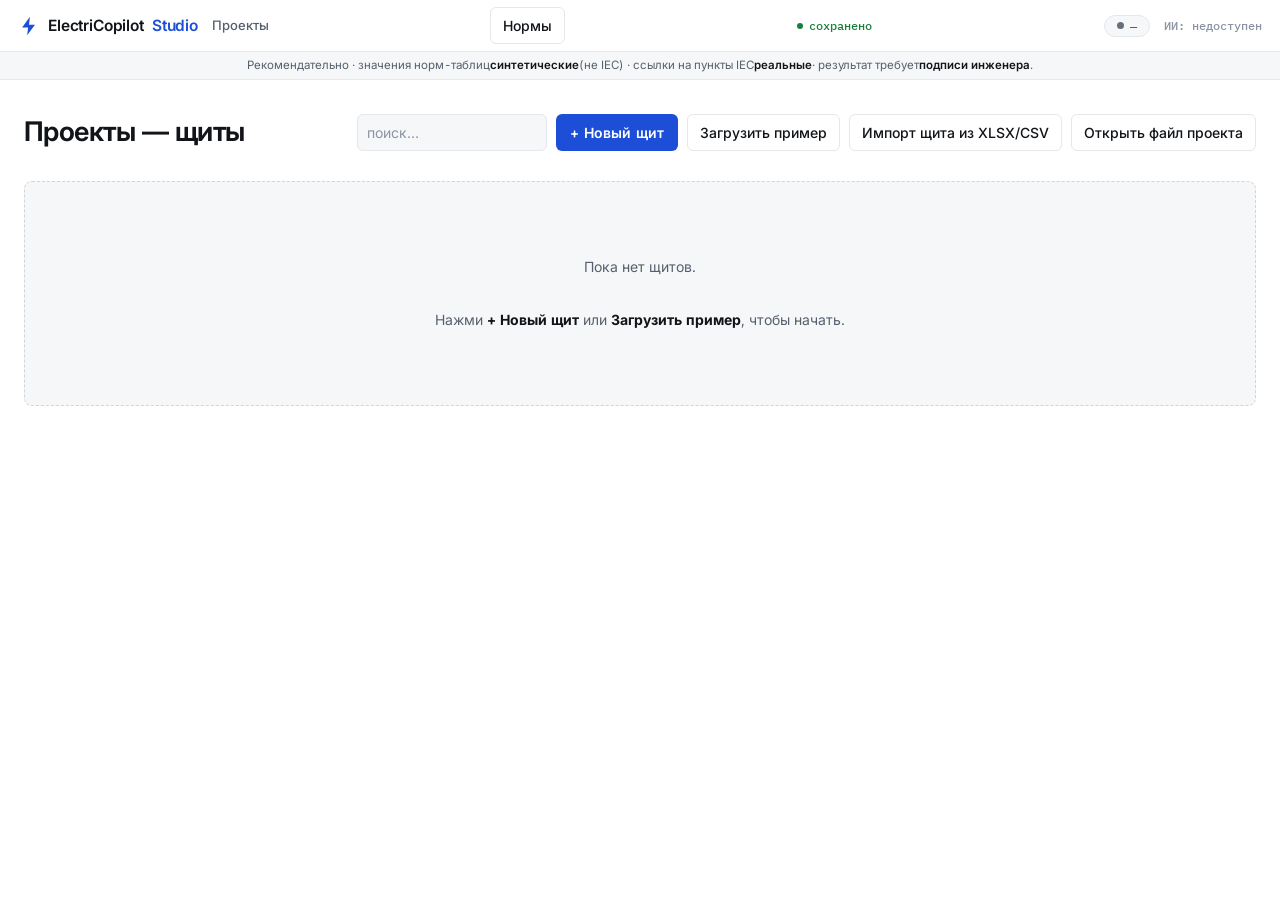
==== commit fc5e15e3: "feat: прототип редизайна B — швейцарский светлый Дизайн-система: монохром #FFFFFF/#F6F7F8/#E4E7EB с " ====
--- a/web/index.html
+++ b/web/index.html
@@ -8,356 +8,338 @@
 <script src="https://cdn.plot.ly/plotly-2.35.2.min.js" charset="utf-8"></script>
 <link rel="preconnect" href="https://fonts.googleapis.com" />
 <link rel="preconnect" href="https://fonts.gstatic.com" crossorigin />
-<link rel="stylesheet" href="https://fonts.googleapis.com/css2?family=IBM+Plex+Mono:wght@400;500;600;700&family=IBM+Plex+Sans:wght@400;500;600;700&display=swap" />
+<link rel="stylesheet" href="https://fonts.googleapis.com/css2?family=Inter:wght@100..900&family=IBM+Plex+Mono:wght@400;500;600;700&display=swap" />
 <link rel="stylesheet" href="./styles.css" />
 </head>
 <body>
-<div class="shell">
-  <aside class="sidebar">
-    <div class="brand-mark">
-      <svg class="bolt" viewBox="0 0 24 24" fill="currentColor" aria-hidden="true"><path d="M13 2 4.5 13.5H11l-1 8.5 8.5-11.5H12l1-8.5Z"/></svg>
-      <span class="brand-text">ElectriCopilot <b>Studio</b></span>
-    </div>
-    <nav class="side-nav">
-      <button id="homeLink" class="side-nav-item" title="К проектам">
-        <svg class="side-ico" viewBox="0 0 24 24" aria-hidden="true"><rect x="3" y="3" width="7" height="7" rx="1"/><rect x="14" y="3" width="7" height="7" rx="1"/><rect x="3" y="14" width="7" height="7" rx="1"/><rect x="14" y="14" width="7" height="7" rx="1"/></svg>
-        Проекты
-      </button>
-      <button id="btnNorms" class="side-nav-item nlib-topnav" title="Нормативная библиотека">
-        <svg class="side-ico" viewBox="0 0 24 24" aria-hidden="true"><path d="M4 4.5A2.5 2.5 0 0 1 6.5 2H20v17H6.5A2.5 2.5 0 0 0 4 21.5V4.5Z"/><path d="M4 19a2.5 2.5 0 0 1 2.5-2.5H20"/></svg>
-        Нормы
-      </button>
-    </nav>
-    <div class="side-status">
-      <div id="modeTag" class="mode" title="Режим LLM">…</div>
-      <div id="saveState" class="save" title="Автосохранение">сохранено</div>
-    </div>
-  </aside>
-
-  <div class="workspace">
-    <header class="topbar">
-      <nav class="crumbs" id="crumbs"></nav>
-      <div id="statusBadge" class="badge">—</div>
-    </header>
-    <div class="advisory" id="advisory">
-      Рекомендательно · значения норм-таблиц <b>синтетические</b> (не IEC) · ссылки на пункты IEC <b>реальные</b> ·
-      результат требует <b>подписи инженера</b>.
-    </div>
-
-    <main>
-      <!-- ============ DASHBOARD ============ -->
-      <section id="screen-dashboard" class="screen">
-        <div class="dash-head">
-          <h2>Проекты — щиты</h2>
-          <div class="dash-actions">
-            <input id="dashSearch" placeholder="поиск…" />
-            <button id="btnNewProject" class="primary">+ Новый щит</button>
-            <button id="btnSample" class="ghost">Загрузить пример</button>
-            <label class="ghost filebtn">Импорт щита из XLSX/CSV<input id="scheduleImportFile" type="file" accept=".xlsx,.csv" hidden /></label>
-            <label class="ghost filebtn">Открыть файл проекта<input id="importFile" type="file" accept=".json,.ecproj.json" hidden /></label>
+<header class="topbar">
+  <div class="brand" id="homeLink" title="К проектам">
+    <svg class="bolt" viewBox="0 0 24 24" fill="currentColor" aria-hidden="true"><path d="M13 2 4.5 13.5H11l-1 8.5 8.5-11.5H12l1-8.5Z"/></svg>
+    ElectriCopilot <span>Studio</span>
+  </div>
+  <nav class="crumbs" id="crumbs"></nav>
+  <button id="btnNorms" class="ghost nlib-topnav" title="Нормативная библиотека">Нормы</button>
+  <div class="save" id="saveState" title="Автосохранение">сохранено</div>
+  <div id="statusBadge" class="badge">—</div>
+  <div class="mode" id="modeTag" title="Режим LLM">…</div>
+</header>
+<div class="advisory" id="advisory">
+  Рекомендательно · значения норм-таблиц <b>синтетические</b> (не IEC) · ссылки на пункты IEC <b>реальные</b> ·
+  результат требует <b>подписи инженера</b>.
+</div>
+
+<main>
+  <!-- ============ DASHBOARD ============ -->
+  <section id="screen-dashboard" class="screen">
+    <div class="dash-head">
+      <h2>Проекты — щиты</h2>
+      <div class="dash-actions">
+        <input id="dashSearch" placeholder="поиск…" />
+        <button id="btnNewProject" class="primary">+ Новый щит</button>
+        <button id="btnSample" class="ghost">Загрузить пример</button>
+        <label class="ghost filebtn">Импорт щита из XLSX/CSV<input id="scheduleImportFile" type="file" accept=".xlsx,.csv" hidden /></label>
+        <label class="ghost filebtn">Открыть файл проекта<input id="importFile" type="file" accept=".json,.ecproj.json" hidden /></label>
+      </div>
+    </div>
+    <section id="importReview" class="panel import-review" hidden>
+      <div class="panel-h">
+        Проверка импорта XLSX/CSV
+        <button id="btnImportCancel" class="ghost">Закрыть</button>
+      </div>
+      <p id="importSource" class="dim"></p>
+      <div id="importIssues" class="import-issues"></div>
+      <div class="import-grid">
+        <div>
+          <h3>Сопоставление колонок</h3>
+          <table class="import-table"><thead><tr><th>Колонка файла</th><th>Поле проекта</th><th>Источник</th></tr></thead><tbody id="importMappingBody"></tbody></table>
+        </div>
+        <div>
+          <h3>Предпросмотр исходных строк</h3>
+          <div id="importPreview" class="import-preview"></div>
+        </div>
+      </div>
+      <div>
+        <h3>R11 — заявлено / требуется по расчёту</h3>
+        <div id="importDiff" class="import-diff"></div>
+      </div>
+      <label class="import-confirm"><input id="importConfirm" type="checkbox" /> Я проверил сопоставление колонок и подтверждаю отмеченные допущения. Результат остаётся не подписанным (рекомендательным).</label>
+      <div class="import-actions">
+        <button id="btnImportRemap" class="ghost">Пересчитать с этим сопоставлением</button>
+        <button id="btnImportCreate" class="primary" disabled>Создать проект</button>
+      </div>
+      <p id="importIdentity" class="disclaimer"></p>
+    </section>
+    <div id="projectGrid" class="cards"></div>
+  </section>
+
+  <!-- ============ READ-ONLY SHARE ============ -->
+  <section id="screen-shared" class="screen" hidden>
+    <div class="shared-head">
+      <div>
+        <div class="badge review" title="READ-ONLY · UNSIGNED_ADVISORY">Только просмотр · не подписано</div>
+        <h2 id="sharedName">Загрузка share-ссылки…</h2>
+        <p id="sharedMeta" class="dim"></p>
+      </div>
+      <p class="shared-warning">Анонимная ссылка даёт чтение любому получателю. Изменение,
+        подпись и экспорт здесь отключены; инженерные значения заново рассчитаны сервером.</p>
+    </div>
+    <div class="sched-wrap">
+      <table class="schedule">
+        <thead><tr>
+          <th>Ref</th><th>Описание</th><th>P,кВт</th><th class="no-caps">cos φ</th><th>Фаза</th><th>IB,A</th>
+          <th>Аппарат</th><th>УЗО</th><th>Кабель</th><th>L,м</th><th>IZ,A</th><th>ΔU%</th><th>Статус</th>
+        </tr></thead>
+        <tbody id="sharedScheduleBody"></tbody>
+      </table>
+    </div>
+    <div class="totals" id="sharedTotals"></div>
+    <section class="panel sld-panel">
+      <div class="panel-h">Однолинейная схема · свежий серверный отчёт</div>
+      <div id="sharedSld" class="sld-preview"></div>
+    </section>
+    <div class="disclaimer" id="sharedIdentity"></div>
+  </section>
+
+  <!-- ============ PROJECT / BOARD ============ -->
+  <section id="screen-project" class="screen" hidden>
+    <div class="board-head">
+      <div class="board-id">
+        <input id="b_name" class="board-name" />
+        <div class="board-sub">
+          <input id="b_ref" placeholder="DB-1" title="Обозначение щита" />
+          <input id="b_location" placeholder="расположение" title="Расположение" />
+          <span class="supply" id="b_supply"></span>
+          <select id="b_pack" title="Норм-пакет"></select>
+          <span class="badge small" id="b_packStatus"></span>
+        </div>
+      </div>
+      <div class="board-actions">
+        <span id="boardRollup" class="badge">—</span>
+        <button id="btnNormcheck" class="primary" title="Детерминированная проверка R01–R10"><svg class="icon" viewBox="0 0 24 24" aria-hidden="true"><rect x="8" y="2" width="8" height="4" rx="1"/><path d="M16 4h2a2 2 0 0 1 2 2v14a2 2 0 0 1-2 2H6a2 2 0 0 1-2-2V6a2 2 0 0 1 2-2h2"/><path d="m9 14 2 2 4-4"/></svg>Нормоконтроль</button>
+        <button id="btnBundle" class="ghost" title="Скачать пакет документов (SVG+DXF+XLSX+MD)"><svg class="icon" viewBox="0 0 24 24" aria-hidden="true"><path d="M21 8a2 2 0 0 0-1-1.73l-7-4a2 2 0 0 0-2 0l-7 4A2 2 0 0 0 3 8v8a2 2 0 0 0 1 1.73l7 4a2 2 0 0 0 2 0l7-4A2 2 0 0 0 21 16Z"/><path d="M3.3 7 12 12l8.7-5"/><path d="M12 22V12"/></svg>Пакет документов</button>
+        <div class="menu" id="boardMoreWrap">
+          <button id="btnMore" class="ghost menu-trigger" type="button" aria-haspopup="true" aria-expanded="false" aria-controls="boardMoreList" title="Ещё действия со щитом">Ещё<span class="menu-caret" aria-hidden="true"> ⋯</span></button>
+          <div id="boardMoreList" class="menu-list" hidden role="menu">
+            <button id="btnPrint" class="menu-item" title="Печатная страница / PDF"><svg class="icon icon-sm" viewBox="0 0 24 24" aria-hidden="true"><path d="M6 18H4a2 2 0 0 1-2-2v-5a2 2 0 0 1 2-2h16a2 2 0 0 1 2 2v5a2 2 0 0 1-2 2h-2"/><path d="M6 9V3a1 1 0 0 1 1-1h10a1 1 0 0 1 1 1v6"/><rect x="6" y="14" width="12" height="8" rx="1"/></svg>Печать</button>
+            <button id="btnReport" class="menu-item">Отчёт по щиту</button>
+            <button id="btnShare" class="menu-item"><svg class="icon icon-sm" viewBox="0 0 24 24" aria-hidden="true"><path d="M9 17H7A5 5 0 0 1 7 7h2"/><path d="M15 7h2a5 5 0 1 1 0 10h-2"/><line x1="8" y1="12" x2="16" y2="12"/></svg>Share-ссылка</button>
+            <button id="btnExportProj" class="menu-item">Сохранить файл проекта</button>
           </div>
         </div>
-        <section id="importReview" class="panel import-review" hidden>
-          <div class="panel-h">
-            Проверка импорта XLSX/CSV
-            <button id="btnImportCancel" class="ghost">Закрыть</button>
+        <button id="btnBackDash" class="ghost" hidden>← К проектам</button>
+      </div>
+    </div>
+
+    <div class="sched-wrap">
+      <table class="schedule">
+        <thead><tr>
+          <th>Ref</th><th>Описание</th><th>P,кВт</th><th class="no-caps">cos φ</th><th>Фаза</th><th>IB,A</th>
+          <th>Аппарат</th><th>УЗО</th><th>Кабель</th><th>L,м</th><th>IZ,A</th><th>ΔU%</th><th>Статус</th><th></th>
+        </tr></thead>
+        <tbody id="scheduleBody"></tbody>
+      </table>
+    </div>
+
+    <div class="quickadd">
+      <button id="btnAddCircuit" class="primary">+ Добавить цепь</button>
+      <input id="nlQuick" placeholder="или опиши цепь словами: «розетки кухни 3.6 кВт, 230 В, PVC медь метод C, 18 м, автомат C, КЗ 6 кА»" />
+      <button id="btnNlAdd" class="ghost">Разобрать и добавить</button>
+    </div>
+
+    <div class="totals" id="boardTotals"></div>
+
+    <section class="panel board-copilot" id="boardCopilot">
+      <div class="panel-h">
+        Копилот щита · только предложения
+        <span class="badge review" title="UNSIGNED_ADVISORY">Не подписано · рекомендательно</span>
+      </div>
+      <div id="boardCopilotMessages" class="chat board-chat">
+        <div class="msg bot">Опиши изменение или спроси о щите. Сервер ничего не применит без подтверждения.</div>
+      </div>
+      <div class="chatbar">
+        <textarea id="boardCopilotInput" rows="2" placeholder="Например: добавь конвейер 5 кВт на L2 и покажи, что изменится"></textarea>
+        <button id="boardCopilotSend" class="primary">Отправить</button>
+      </div>
+      <div id="boardProposal" class="proposal" hidden>
+        <div id="boardProposalDiff"></div>
+        <p id="boardProposalIdentity" class="disclaimer"></p>
+        <div class="row btns">
+          <button id="boardProposalApply" class="primary">Применить</button>
+          <button id="boardProposalReject" class="ghost">Отклонить</button>
+        </div>
+      </div>
+      <button id="boardProposalUndo" class="ghost" hidden>Отменить последнее применение копилота</button>
+    </section>
+
+    <section class="panel norm-panel">
+      <div class="panel-h">
+        Нормоконтроль
+        <span id="normSummary" class="norm-summary dim">не запускался</span>
+      </div>
+      <div id="normFindings" class="norm-findings">
+        <span class="dim">Нажми «Нормоконтроль»: правила пересчитают проект на сервере и не используют сохранённые клиентские результаты.</span>
+      </div>
+      <div id="normIdentity" class="norm-identity"></div>
+    </section>
+
+    <section class="panel sld-panel">
+      <div class="panel-h">Однолинейная схема
+        <button id="btnSldRefresh" class="ghost" style="margin-left:auto">Обновить предпросмотр</button>
+      </div>
+      <div id="sldPreview" class="sld-preview"><span class="dim">Нажми «Обновить предпросмотр» или добавь цепь.</span></div>
+    </section>
+
+    <div class="disclaimer" id="projDisclaimer"></div>
+  </section>
+
+  <!-- ============ NORM LIBRARY (docs/20 §10) ============ -->
+  <section id="screen-norms" class="screen" hidden>
+    <div class="dash-head">
+      <h2>Нормы</h2>
+      <div class="dash-actions">
+        <input id="normSearchInput" placeholder="поиск по тексту норм…" />
+        <label class="ghost checkbox"><input id="normInclRepealed" type="checkbox" /> показывать утратившие силу</label>
+      </div>
+    </div>
+    <p class="dim">Официальные тексты с adilet.zan.kz. Числа для расчёта берутся только из датапаков — тексты здесь для чтения человеком.</p>
+    <div class="nlib-layout">
+      <aside class="nlib-side">
+        <h3>Документы</h3>
+        <div id="normDocList" class="nlib-doc-list"></div>
+      </aside>
+      <div id="normToc" class="nlib-toc" hidden></div>
+      <div class="nlib-main">
+        <div id="normResults" class="nlib-results" hidden></div>
+        <div id="normReader" class="nlib-reader" hidden></div>
+        <div id="normEmpty" class="empty">Выберите документ слева или найдите пункт поиском.</div>
+      </div>
+    </div>
+  </section>
+
+  <!-- ============ PRINT ============ -->
+  <section id="screen-print" class="screen" hidden>
+    <div id="printRoot" class="print-root"></div>
+  </section>
+
+  <!-- ============ CIRCUIT EDITOR ============ -->
+  <section id="screen-editor" class="screen" hidden>
+    <div class="editor-bar">
+      <button id="btnBackPanel" class="ghost">← К щиту</button>
+      <div class="ed-nav"><button id="btnPrev" class="mini">‹ пред</button><span id="edRef"></span><button id="btnNext" class="mini">след ›</button></div>
+      <div class="ed-right">
+        <span id="edSignoff" class="badge small" title="UNSIGNED_ADVISORY">Не подписано · рекомендательно</span>
+        <button id="btnSign" class="ghost">Подписать цепь</button>
+        <button id="btnSaveCircuit" class="primary">Сохранить в щит</button>
+      </div>
+    </div>
+
+    <div class="grid">
+      <aside class="col left">
+        <section class="panel">
+          <div class="panel-h">Параметры цепи</div>
+          <div class="form">
+            <fieldset class="fgroup">
+              <legend>Нагрузка</legend>
+              <div class="row">
+                <label>Ref <input id="f_ref" placeholder="L1" /></label>
+                <label>Название <input id="f_desc" value="Цепь" /></label>
+              </div>
+              <div class="row">
+                <label>Ввод <select id="f_srcType"><option value="power">Мощность, Вт</option><option value="current">Ток, А</option></select></label>
+                <label id="wrap_power">P, Вт <input id="f_power" type="number" value="3680" /></label>
+                <label id="wrap_current" style="display:none">I, А <input id="f_current" type="number" value="20" /></label>
+              </div>
+              <div class="row">
+                <label>U, В <input id="f_voltage" type="number" value="230" /></label>
+                <label>Фаз <select id="f_phases"><option selected>1</option><option>3</option></select></label>
+                <label>cosφ <input id="f_pf" type="number" step="0.01" value="0.95" /></label>
+              </div>
+              <div class="row">
+                <label>Назначение <select id="f_purpose"><option value="lighting">освещение</option><option value="power">силовая</option><option value="socket" selected>розетки</option><option value="motor">двигатель</option><option value="general">прочее</option></select></label>
+                <label>Фаза щита <select id="f_phase"><option>L1</option><option>L2</option><option>L3</option><option value="L1L2L3">3ф</option></select></label>
+              </div>
+            </fieldset>
+            <fieldset class="fgroup">
+              <legend>Кабель и прокладка</legend>
+              <div class="row">
+                <label>Метод <select id="f_method"><option selected>C</option><option>B1</option><option>A1</option><option>A2</option><option>B2</option><option>D</option><option>E</option><option>F</option><option>G</option></select></label>
+                <label>Жила <select id="f_material"><option selected>Cu</option><option>Al</option></select></label>
+                <label>Изоляция <select id="f_insulation"><option selected>PVC</option><option>XLPE</option></select></label>
+              </div>
+              <div class="row">
+                <label>t окр., °C <input id="f_ambient" type="number" value="30" /></label>
+                <label>Групп. <input id="f_grouping" type="number" value="1" /></label>
+                <label>Длина, м <input id="f_length" type="number" value="18" /></label>
+              </div>
+              <div class="row">
+                <label>Предел ΔU,% <input id="f_vdlimit" type="number" step="0.1" placeholder="авто" /></label>
+              </div>
+            </fieldset>
+            <fieldset class="fgroup">
+              <legend>Защита</legend>
+              <div class="row">
+                <label>Аппарат <select id="f_device"><option value="MCB" selected>Автомат (MCB)</option><option value="MCCB">Автомат в литом корпусе (MCCB)</option><option value="gG_fuse">Предохранитель gG</option></select></label>
+                <label id="wrap_curve">Характеристика <select id="f_curve"><option>B</option><option selected>C</option><option>D</option></select></label>
+              </div>
+              <div class="row">
+                <label>УЗО <select id="f_rcd"><option value="">нет</option><option>RCBO</option><option>RCD</option></select></label>
+                <label>IΔn, мА <input id="f_rcd_ma" type="number" value="30" /></label>
+              </div>
+            </fieldset>
+            <fieldset class="fgroup">
+              <legend>Короткое замыкание</legend>
+              <div class="row">
+                <label>I КЗ, А <input id="f_iscc" type="number" value="3000" /></label>
+                <label title="время отключения аппарата для проверки КЗ (мгновенная зона ≈0.01 с; не путать с 0.4 с ADS)">t КЗ, с <input id="f_tdisc" type="number" step="0.01" value="0.01" /></label>
+              </div>
+            </fieldset>
+            <div class="row btns"><button id="recalc" class="ghost">Пересчитать</button></div>
           </div>
-          <p id="importSource" class="dim"></p>
-          <div id="importIssues" class="import-issues"></div>
-          <div class="import-grid">
-            <div>
-              <h3>Сопоставление колонок</h3>
-              <table class="import-table"><thead><tr><th>Колонка файла</th><th>Поле проекта</th><th>Источник</th></tr></thead><tbody id="importMappingBody"></tbody></table>
-            </div>
-            <div>
-              <h3>Предпросмотр исходных строк</h3>
-              <div id="importPreview" class="import-preview"></div>
-            </div>
+        </section>
+      </aside>
+
+      <section class="col center">
+        <div class="summary" id="summary"></div>
+        <div class="tabs" id="tabs">
+          <button data-tab="tcc" class="active">Время-токовые хар-ки</button>
+          <button data-tab="sweep">Подбор сечения</button>
+          <button data-tab="vd">Профиль ΔU</button>
+          <button data-tab="derating">Поправочные коэффициенты</button>
+          <button data-tab="sld">Однолинейка</button>
+        </div>
+        <div class="artifact">
+          <div id="plot_tcc" class="plot tabpane"></div>
+          <div id="plot_sweep" class="plot tabpane" style="display:none"></div>
+          <div id="plot_vd" class="plot tabpane" style="display:none"></div>
+          <div id="plot_derating" class="plot tabpane" style="display:none"></div>
+          <div id="plot_sld" class="tabpane" style="display:none"></div>
+        </div>
+        <div class="prov" id="provenance"></div>
+      </section>
+
+      <aside class="col right">
+        <section class="panel copilot">
+          <div class="panel-h">Копилот</div>
+          <div id="chat" class="chat"></div>
+          <div class="chatbar">
+            <textarea id="chatInput" rows="2" placeholder="Опиши цепь словами — разберу, посчитаю, проверю ревьюером"></textarea>
+            <button id="chatSend" class="primary" title="Отправить (⌘/Ctrl+Enter)" aria-label="Отправить">
+              <svg class="icon" viewBox="0 0 24 24" aria-hidden="true"><path d="M4 12 20 4l-4 16-4.5-6L4 12Z"/><path d="m11.5 14 4.5-6"/></svg>
+            </button>
           </div>
-          <div>
-            <h3>R11 — заявлено / требуется по расчёту</h3>
-            <div id="importDiff" class="import-diff"></div>
+          <div class="row btns">
+            <button id="btnExplain" class="ghost">Объяснить</button>
+            <button id="btnReview" class="ghost">Ревьюер</button>
           </div>
-          <label class="import-confirm"><input id="importConfirm" type="checkbox" /> Я проверил сопоставление колонок и подтверждаю отмеченные допущения. Результат остаётся не подписанным (рекомендательным).</label>
-          <div class="import-actions">
-            <button id="btnImportRemap" class="ghost">Пересчитать с этим сопоставлением</button>
-            <button id="btnImportCreate" class="primary" disabled>Создать проект</button>
-          </div>
-          <p id="importIdentity" class="disclaimer"></p>
         </section>
-        <div id="projectGrid" class="cards"></div>
-      </section>
-
-      <!-- ============ READ-ONLY SHARE ============ -->
-      <section id="screen-shared" class="screen" hidden>
-        <div class="shared-head">
-          <div>
-            <div class="badge review" title="READ-ONLY · UNSIGNED_ADVISORY">Только просмотр · не подписано</div>
-            <h2 id="sharedName">Загрузка share-ссылки…</h2>
-            <p id="sharedMeta" class="dim"></p>
-          </div>
-          <p class="shared-warning">Анонимная ссылка даёт чтение любому получателю. Изменение,
-            подпись и экспорт здесь отключены; инженерные значения заново рассчитаны сервером.</p>
-        </div>
-        <div class="sched-wrap">
-          <table class="schedule">
-            <thead><tr>
-              <th>Ref</th><th>Описание</th><th class="num">P,кВт</th><th class="no-caps num">cos φ</th><th>Фаза</th><th class="num">IB,A</th>
-              <th>Аппарат</th><th>УЗО</th><th>Кабель</th><th class="num">L,м</th><th class="num">IZ,A</th><th class="num">ΔU%</th><th>Статус</th>
-            </tr></thead>
-            <tbody id="sharedScheduleBody"></tbody>
-          </table>
-        </div>
-        <div class="totals" id="sharedTotals"></div>
-        <section class="panel sld-panel">
-          <div class="panel-h">Однолинейная схема · свежий серверный отчёт</div>
-          <div id="sharedSld" class="sld-preview"></div>
+        <section class="panel">
+          <div class="panel-h">Обоснование расчёта · по пунктам норм</div>
+          <div id="trace" class="trace"></div>
         </section>
-        <div class="disclaimer" id="sharedIdentity"></div>
-      </section>
-
-      <!-- ============ PROJECT / BOARD ============ -->
-      <section id="screen-project" class="screen" hidden>
-        <div class="board-head">
-          <div class="board-id">
-            <input id="b_name" class="board-name" />
-            <div class="board-sub">
-              <input id="b_ref" placeholder="DB-1" title="Обозначение щита" />
-              <input id="b_location" placeholder="расположение" title="Расположение" />
-              <span class="supply" id="b_supply"></span>
-              <select id="b_pack" title="Норм-пакет"></select>
-              <span class="badge small" id="b_packStatus"></span>
-            </div>
-          </div>
-          <div class="board-actions">
-            <span id="boardRollup" class="badge">—</span>
-            <button id="btnNormcheck" class="primary" title="Детерминированная проверка R01–R10"><svg class="icon" viewBox="0 0 24 24" aria-hidden="true"><rect x="8" y="2" width="8" height="4" rx="1"/><path d="M16 4h2a2 2 0 0 1 2 2v14a2 2 0 0 1-2 2H6a2 2 0 0 1-2-2V6a2 2 0 0 1 2-2h2"/><path d="m9 14 2 2 4-4"/></svg>Нормоконтроль</button>
-            <button id="btnBundle" class="primary" title="Скачать пакет документов (SVG+DXF+XLSX+MD)"><svg class="icon" viewBox="0 0 24 24" aria-hidden="true"><path d="M21 8a2 2 0 0 0-1-1.73l-7-4a2 2 0 0 0-2 0l-7 4A2 2 0 0 0 3 8v8a2 2 0 0 0 1 1.73l7 4a2 2 0 0 0 2 0l7-4A2 2 0 0 0 21 16Z"/><path d="M3.3 7 12 12l8.7-5"/><path d="M12 22V12"/></svg>Пакет документов</button>
-            <button id="btnShare" class="ghost"><svg class="icon" viewBox="0 0 24 24" aria-hidden="true"><path d="M9 17H7A5 5 0 0 1 7 7h2"/><path d="M15 7h2a5 5 0 1 1 0 10h-2"/><line x1="8" y1="12" x2="16" y2="12"/></svg>Share-ссылка</button>
-            <div class="menu-wrap">
-              <button id="btnMore" class="ghost" type="button" aria-haspopup="true" aria-expanded="false" title="Ещё действия">Ещё <svg class="icon icon-sm" viewBox="0 0 24 24" aria-hidden="true"><path d="m6 9 6 6 6-6"/></svg></button>
-              <div id="boardMoreMenu" class="dropdown-menu" hidden>
-                <button id="btnPrint" class="ghost" title="Печатная страница / PDF"><svg class="icon" viewBox="0 0 24 24" aria-hidden="true"><path d="M6 18H4a2 2 0 0 1-2-2v-5a2 2 0 0 1 2-2h16a2 2 0 0 1 2 2v5a2 2 0 0 1-2 2h-2"/><path d="M6 9V3a1 1 0 0 1 1-1h10a1 1 0 0 1 1 1v6"/><rect x="6" y="14" width="12" height="8" rx="1"/></svg>Печать</button>
-                <button id="btnReport" class="ghost">Отчёт по щиту</button>
-                <button id="btnExportProj" class="ghost">Сохранить файл проекта</button>
-                <button id="btnBackDash" class="ghost">← К проектам</button>
-              </div>
-            </div>
-          </div>
-        </div>
-
-        <div class="sched-wrap">
-          <table class="schedule">
-            <thead><tr>
-              <th>Ref</th><th>Описание</th><th class="num">P,кВт</th><th class="no-caps num">cos φ</th><th>Фаза</th><th class="num">IB,A</th>
-              <th>Аппарат</th><th>УЗО</th><th>Кабель</th><th class="num">L,м</th><th class="num">IZ,A</th><th class="num">ΔU%</th><th>Статус</th><th></th>
-            </tr></thead>
-            <tbody id="scheduleBody"></tbody>
-          </table>
-        </div>
-
-        <div class="quickadd">
-          <button id="btnAddCircuit" class="primary">+ Добавить цепь</button>
-          <input id="nlQuick" placeholder="или опиши цепь словами: «розетки кухни 3.6 кВт, 230 В, PVC медь метод C, 18 м, автомат C, КЗ 6 кА»" />
-          <button id="btnNlAdd" class="ghost">Разобрать и добавить</button>
-        </div>
-
-        <div class="totals" id="boardTotals"></div>
-
-        <section class="panel board-copilot" id="boardCopilot">
-          <div class="panel-h">
-            Копилот щита · только предложения
-            <span class="badge review" title="UNSIGNED_ADVISORY">Не подписано · рекомендательно</span>
-          </div>
-          <div id="boardCopilotMessages" class="chat board-chat">
-            <div class="msg bot">Опиши изменение или спроси о щите. Сервер ничего не применит без подтверждения.</div>
-          </div>
-          <div class="chatbar">
-            <textarea id="boardCopilotInput" rows="2" placeholder="Например: добавь конвейер 5 кВт на L2 и покажи, что изменится"></textarea>
-            <button id="boardCopilotSend" class="primary">Отправить</button>
-          </div>
-          <div id="boardProposal" class="proposal" hidden>
-            <div id="boardProposalDiff"></div>
-            <p id="boardProposalIdentity" class="disclaimer"></p>
-            <div class="row btns">
-              <button id="boardProposalApply" class="primary">Применить</button>
-              <button id="boardProposalReject" class="ghost">Отклонить</button>
-            </div>
-          </div>
-          <button id="boardProposalUndo" class="ghost" hidden>Отменить последнее применение копилота</button>
-        </section>
-
-        <section class="panel norm-panel">
-          <div class="panel-h">
-            Нормоконтроль
-            <span id="normSummary" class="norm-summary dim">не запускался</span>
-          </div>
-          <div id="normFindings" class="norm-findings">
-            <span class="dim">Нажми «Нормоконтроль»: правила пересчитают проект на сервере и не используют сохранённые клиентские результаты.</span>
-          </div>
-          <div id="normIdentity" class="norm-identity"></div>
-        </section>
-
-        <section class="panel sld-panel">
-          <div class="panel-h">Однолинейная схема
-            <button id="btnSldRefresh" class="ghost" style="margin-left:auto">Обновить предпросмотр</button>
-          </div>
-          <div id="sldPreview" class="sld-preview"><span class="dim">Нажми «Обновить предпросмотр» или добавь цепь.</span></div>
-        </section>
-
-        <div class="disclaimer" id="projDisclaimer"></div>
-      </section>
-
-      <!-- ============ NORM LIBRARY (docs/20 §10) ============ -->
-      <section id="screen-norms" class="screen" hidden>
-        <div class="dash-head">
-          <h2>Нормы</h2>
-          <div class="dash-actions">
-            <input id="normSearchInput" placeholder="поиск по тексту норм…" />
-            <label class="ghost checkbox"><input id="normInclRepealed" type="checkbox" /> показывать утратившие силу</label>
-          </div>
-        </div>
-        <p class="dim">Официальные тексты с adilet.zan.kz. Числа для расчёта берутся только из датапаков — тексты здесь для чтения человеком.</p>
-        <div class="nlib-layout">
-          <aside class="nlib-side">
-            <h3>Документы</h3>
-            <div id="normDocList" class="nlib-doc-list"></div>
-          </aside>
-          <div id="normToc" class="nlib-toc" hidden></div>
-          <div class="nlib-main">
-            <div id="normResults" class="nlib-results" hidden></div>
-            <div id="normReader" class="nlib-reader" hidden></div>
-            <div id="normEmpty" class="empty">Выберите документ слева или найдите пункт поиском.</div>
-          </div>
-        </div>
-      </section>
-
-      <!-- ============ PRINT ============ -->
-      <section id="screen-print" class="screen" hidden>
-        <div id="printRoot" class="print-root"></div>
-      </section>
-
-      <!-- ============ CIRCUIT EDITOR ============ -->
-      <section id="screen-editor" class="screen" hidden>
-        <div class="editor-bar">
-          <button id="btnBackPanel" class="ghost">← К щиту</button>
-          <div class="ed-nav"><button id="btnPrev" class="mini">‹ пред</button><span id="edRef"></span><button id="btnNext" class="mini">след ›</button></div>
-          <div class="ed-right">
-            <span id="edSignoff" class="badge small" title="UNSIGNED_ADVISORY">Не подписано · рекомендательно</span>
-            <button id="btnSign" class="ghost">Подписать цепь</button>
-            <button id="btnSaveCircuit" class="primary">Сохранить в щит</button>
-          </div>
-        </div>
-
-        <div class="grid">
-          <aside class="col left">
-            <section class="panel">
-              <div class="panel-h">Параметры цепи</div>
-              <div class="form">
-                <fieldset class="fgroup">
-                  <legend>Нагрузка</legend>
-                  <div class="row">
-                    <label>Ref <input id="f_ref" placeholder="L1" /></label>
-                    <label>Название <input id="f_desc" value="Цепь" /></label>
-                  </div>
-                  <div class="row">
-                    <label>Ввод <select id="f_srcType"><option value="power">Мощность, Вт</option><option value="current">Ток, А</option></select></label>
-                    <label id="wrap_power">P, Вт <input id="f_power" type="number" value="3680" /></label>
-                    <label id="wrap_current" style="display:none">I, А <input id="f_current" type="number" value="20" /></label>
-                  </div>
-                  <div class="row">
-                    <label>U, В <input id="f_voltage" type="number" value="230" /></label>
-                    <label>Фаз <select id="f_phases"><option selected>1</option><option>3</option></select></label>
-                    <label>cosφ <input id="f_pf" type="number" step="0.01" value="0.95" /></label>
-                  </div>
-                  <div class="row">
-                    <label>Назначение <select id="f_purpose"><option value="lighting">освещение</option><option value="power">силовая</option><option value="socket" selected>розетки</option><option value="motor">двигатель</option><option value="general">прочее</option></select></label>
-                    <label>Фаза щита <select id="f_phase"><option>L1</option><option>L2</option><option>L3</option><option value="L1L2L3">3ф</option></select></label>
-                  </div>
-                </fieldset>
-                <fieldset class="fgroup">
-                  <legend>Кабель и прокладка</legend>
-                  <div class="row">
-                    <label>Метод <select id="f_method"><option selected>C</option><option>B1</option><option>A1</option><option>A2</option><option>B2</option><option>D</option><option>E</option><option>F</option><option>G</option></select></label>
-                    <label>Жила <select id="f_material"><option selected>Cu</option><option>Al</option></select></label>
-                    <label>Изоляция <select id="f_insulation"><option selected>PVC</option><option>XLPE</option></select></label>
-                  </div>
-                  <div class="row">
-                    <label>t окр., °C <input id="f_ambient" type="number" value="30" /></label>
-                    <label>Групп. <input id="f_grouping" type="number" value="1" /></label>
-                    <label>Длина, м <input id="f_length" type="number" value="18" /></label>
-                  </div>
-                  <div class="row">
-                    <label>Предел ΔU,% <input id="f_vdlimit" type="number" step="0.1" placeholder="авто" /></label>
-                  </div>
-                </fieldset>
-                <fieldset class="fgroup">
-                  <legend>Защита</legend>
-                  <div class="row">
-                    <label>Аппарат <select id="f_device"><option value="MCB" selected>Автомат (MCB)</option><option value="MCCB">Автомат в литом корпусе (MCCB)</option><option value="gG_fuse">Предохранитель gG</option></select></label>
-                    <label id="wrap_curve">Характеристика <select id="f_curve"><option>B</option><option selected>C</option><option>D</option></select></label>
-                  </div>
-                  <div class="row">
-                    <label>УЗО <select id="f_rcd"><option value="">нет</option><option>RCBO</option><option>RCD</option></select></label>
-                    <label>IΔn, мА <input id="f_rcd_ma" type="number" value="30" /></label>
-                  </div>
-                </fieldset>
-                <fieldset class="fgroup">
-                  <legend>Короткое замыкание</legend>
-                  <div class="row">
-                    <label>I КЗ, А <input id="f_iscc" type="number" value="3000" /></label>
-                    <label title="время отключения аппарата для проверки КЗ (мгновенная зона ≈0.01 с; не путать с 0.4 с ADS)">t КЗ, с <input id="f_tdisc" type="number" step="0.01" value="0.01" /></label>
-                  </div>
-                </fieldset>
-                <div class="row btns"><button id="recalc" class="ghost">Пересчитать</button></div>
-              </div>
-            </section>
-          </aside>
-
-          <section class="col center">
-            <div class="summary" id="summary"></div>
-            <div class="tabs" id="tabs">
-              <button data-tab="tcc" class="active">Время-токовые хар-ки</button>
-              <button data-tab="sweep">Подбор сечения</button>
-              <button data-tab="vd">Профиль ΔU</button>
-              <button data-tab="derating">Поправочные коэффициенты</button>
-              <button data-tab="sld">Однолинейка</button>
-            </div>
-            <div class="artifact">
-              <div id="plot_tcc" class="plot tabpane"></div>
-              <div id="plot_sweep" class="plot tabpane" style="display:none"></div>
-              <div id="plot_vd" class="plot tabpane" style="display:none"></div>
-              <div id="plot_derating" class="plot tabpane" style="display:none"></div>
-              <div id="plot_sld" class="tabpane" style="display:none"></div>
-            </div>
-            <div class="prov" id="provenance"></div>
-          </section>
-
-          <aside class="col right">
-            <section class="panel copilot">
-              <div class="panel-h">Копилот</div>
-              <div id="chat" class="chat"></div>
-              <div class="chatbar">
-                <textarea id="chatInput" rows="2" placeholder="Опиши цепь словами — разберу, посчитаю, проверю ревьюером"></textarea>
-                <button id="chatSend" class="primary" title="Отправить (⌘/Ctrl+Enter)" aria-label="Отправить">
-                  <svg class="icon" viewBox="0 0 24 24" aria-hidden="true"><path d="M4 12 20 4l-4 16-4.5-6L4 12Z"/><path d="m11.5 14 4.5-6"/></svg>
-                </button>
-              </div>
-              <div class="row btns">
-                <button id="btnExplain" class="ghost">Объяснить</button>
-                <button id="btnReview" class="ghost">Ревьюер</button>
-              </div>
-            </section>
-            <section class="panel">
-              <div class="panel-h">Обоснование расчёта · по пунктам норм</div>
-              <div id="trace" class="trace"></div>
-            </section>
-          </aside>
-        </div>
-      </section>
-    </main>
-  </div>
-</div>
+      </aside>
+    </div>
+  </section>
+</main>
 
 <!-- Reader side panel: opens on a citation click from the report / normcheck (docs/20 §10.3) -->
 <aside id="normPanel" class="nlib-panel" hidden>
--- a/web/styles.css
+++ b/web/styles.css
@@ -1,64 +1,54 @@
 /* ============================================================================
-   ElectriCopilot Studio — «Industrial Terminal» design system (proto-C)
-   Dark left sidebar (navigation/status) + light workspace (data). IBM Plex Sans
-   (UI) + IBM Plex Mono (numbers/data). Spirit: IBM Carbon — strict grid, small
-   radii, 1px borders, minimal shadow.
+   ElectriCopilot Studio — «Swiss Light» design system (design B)
+   Light monochrome minimalism. Inter (UI) + IBM Plex Mono (data/mono).
+   One accent (#1D4ED8); depth comes from lines and whitespace, not shadows;
+   color is reserved for status pills and interactive states.
    NOTE: CSS variable names + all classes/ids are a frozen contract with app.js —
    values changed / tokens added, never renamed.
    ============================================================================ */
 
 :root{
-  /* ---- surfaces (workspace) ---- */
-  --bg:#F4F6F8;              /* app background (workspace) */
-  --bg-2:#EDEFF3;
+  /* ---- surfaces ---- */
+  --bg:#FFFFFF;              /* app background */
+  --bg-2:#F6F7F8;
   --panel:#FFFFFF;          /* cards, panels, header */
-  --panel2:#EEF1F4;         /* inputs, table header, secondary surfaces */
-  --elev:#E4E8ED;           /* hover / raised */
-  --line:#DDE2E8;           /* borders */
-  --line-2:#C6CDD6;         /* dividers, stronger borders */
+  --panel2:#F6F7F8;         /* inputs, table header, secondary surfaces */
+  --elev:#F1F2F4;           /* hover / raised */
+  --line:#E4E7EB;           /* borders */
+  --line-2:#D0D5DD;         /* dividers, stronger borders */
 
   /* ---- text ---- */
-  --txt:#121619;            /* primary text (matches JS chart/SLD text) */
-  --dim:#4D5865;            /* secondary text */
-  --faint:#878F9C;          /* tertiary / hints */
+  --txt:#111418;            /* primary text (matches JS chart/SLD text) */
+  --dim:#55606E;            /* secondary text (AA >=4.5:1 on all surfaces) */
+  --faint:#8A94A3;          /* tertiary / hints (AA >=4.5:1) */
 
   /* ---- brand / accents ---- */
-  --acc:#0F62FE;            /* IBM blue — primary interactive */
-  --acc-2:#4589FF;          /* secondary blue */
-  --acc-press:#0043CE;      /* pressed primary */
-  --acc-soft:rgba(15,98,254,.10);
+  --acc:#1D4ED8;            /* the one accent: primary buttons, active state, links, focus */
+  --acc-2:#1D4ED8;          /* kept for compatibility — same single accent, no secondary hue */
+  --acc-press:#1A3FB0;      /* pressed / hover primary */
+  --acc-soft:rgba(29,78,216,.08);
   --acc-ink:#FFFFFF;        /* text on primary buttons */
-  --amber:#B28600;          /* caution / illustrative accent */
-  --amber-soft:rgba(178,134,0,.12);
-
-  /* ---- status ---- */
-  --ok:#24A148; --warn:#B28600; --bad:#DA1E28;
-  --ok-soft:rgba(36,161,72,.12); --warn-soft:rgba(178,134,0,.12); --bad-soft:rgba(218,30,40,.12);
+  --amber:#B45309;          /* caution / illustrative accent (AA on light) */
+  --amber-soft:rgba(180,83,9,.12);
+
+  /* ---- status (color lives only in pills) ---- */
+  --ok:#17803D; --warn:#B45309; --bad:#DC2626;
+  --ok-soft:rgba(23,128,61,.10); --warn-soft:rgba(180,83,9,.10); --bad-soft:rgba(220,38,38,.10);
 
   /* ---- type ---- */
-  --sans:'IBM Plex Sans',-apple-system,BlinkMacSystemFont,'Segoe UI',Roboto,sans-serif;
+  --sans:'Inter',-apple-system,BlinkMacSystemFont,'Segoe UI',Roboto,sans-serif;
   --mono:'IBM Plex Mono',ui-monospace,'SF Mono',Menlo,Consolas,monospace;
 
-  /* ---- scale (small, strict radii) ---- */
-  --r-sm:3px; --r:4px; --r-lg:4px; --r-xl:6px;
-  --shadow:0 1px 2px rgba(18,22,25,.06);
-  --shadow-lg:0 2px 8px rgba(18,22,25,.10);
+  /* ---- scale ---- */
+  --r-sm:6px; --r:7px; --r-lg:8px; --r-xl:8px;
+  --shadow:none;                                                                  /* almost no shadows — depth is lines + air */
+  --shadow-lg:none;
+  --shadow-pop:0 4px 10px rgba(17,20,24,.06),0 16px 32px -12px rgba(17,20,24,.16); /* dropdown / toast only */
   --ring:0 0 0 2px #fff,0 0 0 4px var(--acc);  /* two-layer: white separator + solid --acc on light */
-  --dur:.14s; --ease:cubic-bezier(.2,.6,.25,1);
+  --dur:.16s; --ease:cubic-bezier(.2,.6,.25,1);
 
   /* ---- z-index scale ---- */
   --z-base:0; --z-sticky:20; --z-header:40; --z-toast:100; --z-modal:1000;
-
-  /* ---- sidebar (dark) ---- */
-  --sb-bg:#161A1F;
-  --sb-text:#C9D1DC;
-  --sb-text-dim:#8B94A3;
-  --sb-border:#262C33;
-  --sb-active-bg:rgba(255,255,255,.07);
-  --sb-hover-bg:rgba(255,255,255,.045);
-
-  /* ---- table header ---- */
-  --thead-bg:#E8ECF1;
 }
 
 *{box-sizing:border-box}
@@ -70,11 +60,11 @@
   -webkit-font-smoothing:antialiased; text-rendering:optimizeLegibility;
   font-variant-numeric:tabular-nums;
 }
-::selection{background:rgba(15,98,254,.16)}
+::selection{background:var(--acc-soft)}
 ::-webkit-scrollbar{width:11px;height:11px}
-::-webkit-scrollbar-thumb{background:#C9D0D8;border:3px solid transparent;border-radius:20px;background-clip:padding-box}
-::-webkit-scrollbar-thumb:hover{background:#AEB6C0;background-clip:padding-box}
-* { scrollbar-width:thin; scrollbar-color:#C9D0D8 transparent }
+::-webkit-scrollbar-thumb{background:#D0D5DD;border:3px solid transparent;border-radius:20px;background-clip:padding-box}
+::-webkit-scrollbar-thumb:hover{background:#B7BEC9;background-clip:padding-box}
+* { scrollbar-width:thin; scrollbar-color:#D0D5DD transparent }
 
 button{cursor:pointer;font:inherit;color:inherit}
 button:has(.icon){display:inline-flex;align-items:center;justify-content:center;gap:6px}
@@ -104,149 +94,136 @@
 .icon{width:16px;height:16px;flex:none;stroke:currentColor;fill:none;stroke-width:1.9;stroke-linecap:round;stroke-linejoin:round}
 .icon-sm{width:14px;height:14px}
 
-/* ===================== app shell: sidebar + workspace ===================== */
-.shell{display:flex;min-height:100vh}
-.sidebar{flex:0 0 232px;width:232px;background:var(--sb-bg);color:var(--sb-text);
-  display:flex;flex-direction:column;position:sticky;top:0;height:100vh;overflow-y:auto}
-.brand-mark{display:flex;align-items:center;gap:9px;padding:18px 16px 14px;font:600 14.5px var(--sans);letter-spacing:-.01em;color:#fff}
-.brand-mark .bolt{width:20px;height:20px;color:var(--acc-2);flex:none}
-.brand-mark b{font-weight:700}
-.side-nav{display:flex;flex-direction:column;gap:1px;padding:8px 10px;margin-top:4px}
-.side-nav-item{display:flex;align-items:center;gap:10px;background:transparent;color:var(--sb-text);
-  border:none;border-left:2px solid transparent;border-radius:var(--r-sm);padding:9px 10px;
-  font:500 13px var(--sans);text-align:left;transition:background var(--dur) var(--ease),color var(--dur)}
-.side-nav-item .side-ico{width:17px;height:17px;flex:none;stroke:currentColor;fill:none;stroke-width:1.7;stroke-linecap:round;stroke-linejoin:round;opacity:.85}
-.side-nav-item:hover{background:var(--sb-hover-bg);color:#fff}
-.side-nav-item.active{background:var(--sb-active-bg);color:#fff;border-left-color:var(--acc-2)}
-.side-nav-item.active .side-ico{opacity:1}
-.side-status{margin-top:auto;padding:12px 16px 16px;border-top:1px solid var(--sb-border);
-  display:flex;flex-direction:column;gap:6px}
-.side-status .mode{font:500 11px/1.3 var(--mono);color:var(--sb-text-dim);white-space:normal}
-.side-status .save{font:500 11px/1 var(--mono);color:var(--sb-text-dim);
-  display:inline-flex;align-items:center;gap:6px;padding:0;border:none;margin-left:0}
-.side-status .save::before{content:"";width:6px;height:6px;border-radius:50%;background:currentColor;flex:none}
-.side-status .save:empty{display:none}
-.side-status .save.saving{color:#F1C21B}
-.side-status .save.saved{color:#42BE65}
-.side-status .save.unsaved{color:#FA4D56}
-
-.workspace{flex:1;min-width:0;display:flex;flex-direction:column;height:100vh}
-
-/* ===================== workspace top bar ===================== */
-.topbar{display:flex;align-items:center;gap:14px;padding:0 20px;height:44px;flex:0 0 auto;
-  background:var(--panel);border-bottom:1px solid var(--line)}
-.badge{margin-left:auto;padding:3px 11px;border-radius:20px;font:600 11.5px/1 var(--mono);letter-spacing:.02em;
+/* ===================== top bar ===================== */
+.topbar{display:flex;align-items:center;gap:14px;padding:0 18px;height:52px;
+  background:rgba(255,255,255,.92);
+  backdrop-filter:blur(8px);border-bottom:1px solid var(--line);
+  position:sticky;top:0;z-index:var(--z-header)}
+.brand{display:flex;align-items:center;gap:8px;font-weight:600;font-size:15.5px;letter-spacing:-.01em;cursor:pointer}
+.brand .bolt{width:22px;height:22px;color:var(--acc)}
+.brand span{color:var(--acc)}
+.badge{margin-left:auto;padding:4px 12px;border-radius:20px;font:600 12px/1 var(--mono);letter-spacing:.02em;
   background:var(--panel2);border:1px solid var(--line);color:var(--dim);white-space:nowrap;
   display:inline-flex;align-items:center;gap:6px}
 .badge::before{content:"";width:7px;height:7px;border-radius:50%;background:currentColor;opacity:.9}
-.badge.pass{color:var(--ok);border-color:rgba(36,161,72,.4);background:var(--ok-soft)}
-.badge.fail{color:var(--bad);border-color:rgba(218,30,40,.4);background:var(--bad-soft)}
-.badge.review{color:var(--warn);border-color:rgba(178,134,0,.4);background:var(--warn-soft)}
+.badge.pass{color:var(--ok);border-color:rgba(23,128,61,.35);background:var(--ok-soft)}
+.badge.fail{color:var(--bad);border-color:rgba(220,38,38,.35);background:var(--bad-soft)}
+.badge.review{color:var(--warn);border-color:rgba(180,83,9,.35);background:var(--warn-soft)}
 .badge.small{font-size:11px;padding:3px 10px}
-
-/* ===================== advisory ribbon ===================== */
-.advisory{background:var(--warn-soft);flex:0 0 auto;
-  border-bottom:1px solid rgba(178,134,0,.28);color:#6b5200;
-  font-size:11.5px;line-height:28px;padding:0 20px;text-align:center;letter-spacing:.005em}
-.advisory[hidden]{display:none}
-.advisory b{color:var(--amber);font-weight:600}
+.mode{font:500 11.5px/1 var(--mono);color:var(--faint);white-space:nowrap}
+
+/* ===================== advisory ribbon — thin, monochrome, not a banner ===================== */
+.advisory{height:28px;display:flex;align-items:center;justify-content:center;overflow:hidden;
+  background:var(--panel2);border-bottom:1px solid var(--line);color:var(--dim);
+  font-size:11.5px;line-height:1.3;padding:0 16px;text-align:center;white-space:nowrap;text-overflow:ellipsis}
+.advisory b{color:var(--txt);font-weight:600}
 
 /* ===================== breadcrumbs / save chip ===================== */
-.crumbs{display:flex;gap:7px;align-items:center;color:var(--dim);font-size:12.5px;font-weight:500}
+.crumbs{display:flex;gap:7px;align-items:center;color:var(--dim);font-size:13px;font-weight:500}
 .crumbs a{color:var(--acc);cursor:pointer}
 .crumbs a:hover{text-decoration:underline}
-.mode{font:500 11.5px/1 var(--mono);color:var(--faint);white-space:nowrap}
+.save{margin-left:auto;font:500 11.5px/1 var(--mono);color:var(--faint);
+  display:inline-flex;align-items:center;gap:6px;padding:4px 10px;border-radius:20px;border:1px solid transparent;transition:color var(--dur),border-color var(--dur)}
+.save::before{content:"";width:6px;height:6px;border-radius:50%;background:currentColor}
+.save.saving{color:var(--warn)}
+.save.saved{color:var(--ok)}
+.save.unsaved{color:var(--bad)}
 
 /* ===================== screens / layout ===================== */
-main{flex:1;min-height:0;overflow-y:auto}
-.screen{padding:20px 24px;max-width:1560px;margin:0 auto}
+main{min-height:calc(100vh - 52px - 28px)}
+.screen{padding:32px 24px;max-width:1560px;margin:0 auto}
 
 /* buttons -------------------------------------------------------------- */
 button.primary{background:var(--acc);color:var(--acc-ink);
-  border:1px solid var(--acc);border-radius:var(--r-sm);padding:8px 14px;font-weight:600;letter-spacing:.005em;
-  box-shadow:none;transition:background var(--dur) var(--ease),filter var(--dur)}
-button.primary:hover{background:var(--acc-press);border-color:var(--acc-press)}
-button.primary:active{filter:brightness(.95)}
+  border:none;border-radius:var(--r-sm);padding:8px 14px;font-weight:600;letter-spacing:.01em;
+  transition:background var(--dur) var(--ease),transform var(--dur)}
+button.primary:hover{background:var(--acc-press)}
+button.primary:active{transform:translateY(1px)}
 button.ghost{background:var(--panel);color:var(--txt);border:1px solid var(--line);border-radius:var(--r-sm);
-  padding:7px 12px;font-weight:500;transition:border-color var(--dur) var(--ease),background var(--dur) var(--ease)}
-button.ghost:hover{border-color:var(--line-2);background:var(--elev)}
-button.ghost:active{background:var(--panel2)}
-button.mini{background:var(--panel);color:var(--acc);border:1px solid var(--line);border-radius:var(--r-sm);
-  padding:3px 9px;font:500 12px var(--mono);transition:border-color var(--dur),background var(--dur)}
-button.mini:hover{border-color:var(--acc);background:var(--elev)}
+  padding:7px 12px;font-weight:500;transition:border-color var(--dur) var(--ease),background var(--dur) var(--ease),transform var(--dur)}
+button.ghost:hover{border-color:var(--line-2);background:var(--panel2)}
+button.ghost:active{transform:translateY(1px)}
+button.mini{background:var(--panel);color:var(--dim);border:1px solid var(--line);border-radius:var(--r-sm);
+  padding:3px 9px;font:500 12px var(--mono);transition:border-color var(--dur),background var(--dur),color var(--dur)}
+button.mini:hover{border-color:var(--acc);color:var(--acc);background:var(--panel2)}
 .filebtn{display:inline-flex;align-items:center;gap:6px;cursor:pointer}
 .filebtn.primary{background:var(--acc);color:var(--acc-ink);
-  border:1px solid var(--acc);border-radius:var(--r-sm);padding:8px 14px;font-weight:600;letter-spacing:.005em}
+  border:none;border-radius:var(--r-sm);padding:8px 14px;font-weight:600;letter-spacing:.01em}
 /* file-input labels styled as ghost buttons (docs/17 §6) — button.ghost rules don't reach label.filebtn */
 .filebtn.ghost{background:var(--panel);color:var(--txt);border:1px solid var(--line);border-radius:var(--r-sm);
   padding:7px 12px;font-weight:500;transition:border-color var(--dur) var(--ease),background var(--dur) var(--ease)}
-.filebtn.ghost:hover{border-color:var(--line-2);background:var(--elev)}
+.filebtn.ghost:hover{border-color:var(--line-2);background:var(--panel2)}
+
+/* dropdown menu (header "Ещё" + per-card kebab) ------------------------ */
+.menu{position:relative;display:inline-flex}
+.menu-trigger{display:inline-flex;align-items:center;gap:2px}
+.menu-caret{color:var(--faint)}
+.menu-list{position:absolute;top:calc(100% + 6px);right:0;z-index:var(--z-modal);
+  display:flex;flex-direction:column;gap:2px;min-width:200px;padding:6px;
+  background:var(--panel);border:1px solid var(--line);border-radius:var(--r-lg);box-shadow:var(--shadow-pop)}
+/* [hidden] обязан побеждать: .menu-list{display:flex} перебивает атрибут, иначе меню открыто всегда */
+.menu-list[hidden]{display:none}
+.menu-item{display:flex;align-items:center;gap:8px;width:100%;text-align:left;
+  background:transparent;border:1px solid transparent;border-radius:var(--r-sm);
+  padding:8px 10px;font:500 13px var(--sans);color:var(--txt);transition:background var(--dur)}
+.menu-item:hover{background:var(--panel2)}
+.menu-item .icon{color:var(--faint)}
 
 /* panels --------------------------------------------------------------- */
-.panel{background:var(--panel);border:1px solid var(--line);border-radius:var(--r-lg);padding:13px 15px;box-shadow:var(--shadow)}
-.panel-h{font:600 11px/1 var(--sans);color:var(--dim);text-transform:uppercase;letter-spacing:.08em;
-  display:flex;align-items:center;justify-content:space-between;gap:8px;margin-bottom:11px}
-
-/* ===================== dropdown / kebab menus (design C) ===================== */
-.menu-wrap,.kebab-wrap{position:relative;display:inline-flex}
-.dropdown-menu,.kebab-menu{position:absolute;top:calc(100% + 4px);right:0;min-width:200px;z-index:var(--z-modal);
-  background:var(--panel);border:1px solid var(--line-2);border-radius:var(--r-sm);box-shadow:var(--shadow-lg);
-  padding:4px;display:flex;flex-direction:column;gap:1px}
-.dropdown-menu[hidden],.kebab-menu[hidden]{display:none}
-.dropdown-menu button,.kebab-menu button{width:100%;text-align:left;background:transparent;border:none;
-  border-radius:var(--r-sm);padding:8px 10px;font:500 13px var(--sans);color:var(--txt);
-  display:flex;align-items:center;gap:8px;transition:background var(--dur)}
-.dropdown-menu button:hover,.kebab-menu button:hover{background:var(--panel2)}
-.kebab{background:transparent;border:1px solid transparent;border-radius:var(--r-sm);color:var(--dim);
-  width:26px;height:26px;font-size:16px;line-height:1;display:inline-flex;align-items:center;justify-content:center;
-  transition:border-color var(--dur),background var(--dur),color var(--dur)}
-.kebab:hover{background:var(--panel2);border-color:var(--line);color:var(--txt)}
+.panel{background:var(--panel);border:1px solid var(--line);border-radius:var(--r-lg);padding:16px 18px}
+.panel-h{font:600 13px/1.3 var(--sans);color:var(--dim);text-transform:none;letter-spacing:0;
+  display:flex;align-items:center;justify-content:space-between;gap:8px;margin-bottom:13px}
 
 /* ===================== DASHBOARD ===================== */
-.dash-head{display:flex;align-items:center;gap:14px;margin-bottom:18px;flex-wrap:wrap}
-.dash-head h2{margin:0;font-size:20px;font-weight:600;letter-spacing:-.01em}
+.dash-head{display:flex;align-items:center;gap:14px;margin-bottom:28px;flex-wrap:wrap}
+.dash-head h2{margin:0;font-size:27px;font-weight:650;letter-spacing:-.02em}
 .dash-actions{margin-left:auto;display:flex;gap:9px;align-items:center;flex-wrap:wrap}
 .dash-actions input{width:190px}
-.cards{display:grid;grid-template-columns:repeat(auto-fill,minmax(300px,1fr));gap:14px}
+.cards{display:grid;grid-template-columns:repeat(auto-fill,minmax(310px,1fr));gap:16px}
 .card{background:var(--panel);border:1px solid var(--line);border-radius:var(--r-lg);
-  padding:15px 16px;cursor:pointer;box-shadow:var(--shadow);position:relative;
-  transition:border-color var(--dur) var(--ease),box-shadow var(--dur) var(--ease)}
-/* whole-card click without a dedicated "Открыть" button: children stop receiving pointer events
-   (the click always resolves to the div.card that carries data-open) except the kebab menu, which
-   must remain independently clickable — see #projectGrid delegation in app.js. */
-.card *{pointer-events:none}
-.card .kebab-wrap,.card .kebab-wrap *{pointer-events:auto}
-/* no overflow:hidden on .card — it would clip the kebab dropdown; the accent bar rounds its own
-   left corners to match instead */
-.card::before{content:"";position:absolute;inset:0 auto 0 0;width:3px;border-radius:var(--r-lg) 0 0 var(--r-lg);background:var(--acc);opacity:0;transition:opacity var(--dur)}
-.card:hover{border-color:var(--line-2);box-shadow:var(--shadow-lg)}
+  padding:16px 17px;cursor:pointer;position:relative;overflow:visible;
+  transition:border-color var(--dur) var(--ease)}
+.card::before{content:"";position:absolute;inset:0 auto 0 0;width:3px;background:var(--acc);opacity:0;transition:opacity var(--dur);border-radius:var(--r-lg) 0 0 var(--r-lg)}
+.card:hover{border-color:var(--line-2)}
 .card:hover::before{opacity:.9}
-.card-top{display:flex;align-items:flex-start;justify-content:space-between;gap:8px}
-.card h3{margin:0 0 3px;font-size:15.5px;font-weight:600;display:flex;flex-wrap:wrap;gap:8px;align-items:baseline}
-.card .cref{font:500 11.5px var(--mono);color:var(--dim);background:var(--panel2);padding:2px 7px;border-radius:var(--r-sm);border:1px solid var(--line)}
-.card .chips{display:flex;gap:6px;flex-wrap:wrap;margin:11px 0 2px}
+.card h3{margin:0 26px 3px 0;font-size:16px;font-weight:600;display:flex;justify-content:space-between;gap:10px;align-items:baseline}
+.card .cref{font:500 12px var(--mono);color:var(--dim);background:var(--panel2);padding:2px 8px;border-radius:6px;border:1px solid var(--line)}
+.card .chips{display:flex;gap:6px;flex-wrap:wrap;margin:12px 0 2px}
 .chip{font:600 11px var(--mono);padding:3px 9px;border-radius:20px;border:1px solid var(--line);color:var(--dim);
   display:inline-flex;align-items:center;gap:5px}
 .chip::before{content:"";width:6px;height:6px;border-radius:50%;background:currentColor}
 .chip.n{color:var(--faint)}.chip.n::before{display:none}
-.chip.pass{color:var(--ok);border-color:rgba(36,161,72,.35);background:var(--ok-soft)}
-.chip.fail{color:var(--bad);border-color:rgba(218,30,40,.35);background:var(--bad-soft)}
-.chip.review{color:var(--warn);border-color:rgba(178,134,0,.35);background:var(--warn-soft)}
-.card .cmeta{font-size:12px;color:var(--faint);display:flex;justify-content:space-between;margin-top:11px}
-.empty{grid-column:1/-1;text-align:center;color:var(--dim);padding:64px 20px;
+.chip.pass{color:var(--ok);border-color:rgba(23,128,61,.3);background:var(--ok-soft)}
+.chip.fail{color:var(--bad);border-color:rgba(220,38,38,.3);background:var(--bad-soft)}
+.chip.review{color:var(--warn);border-color:rgba(180,83,9,.3);background:var(--warn-soft)}
+.card .cmeta{font-size:12px;color:var(--faint);display:flex;justify-content:space-between;margin-top:12px}
+/* kebab: absolutely positioned so it never competes with the card's own click-to-open target */
+.card .kebab{position:absolute;top:12px;right:12px;width:26px;height:26px;display:flex;align-items:center;justify-content:center;
+  background:transparent;border:1px solid transparent;border-radius:var(--r-sm);color:var(--faint);
+  font:600 15px/1 var(--sans);transition:background var(--dur),border-color var(--dur),color var(--dur)}
+.card .kebab:hover{background:var(--panel2);border-color:var(--line);color:var(--txt)}
+.card .cact{position:absolute;top:40px;right:12px;z-index:var(--z-modal);
+  display:flex;flex-direction:column;gap:2px;min-width:180px;padding:6px;
+  background:var(--panel);border:1px solid var(--line);border-radius:var(--r-lg);box-shadow:var(--shadow-pop)}
+/* [hidden] обязан побеждать: .card .cact{display:flex} перебивает атрибут, иначе меню открыто всегда */
+.card .cact[hidden]{display:none}
+.card .cact button{font:500 13px var(--sans);padding:8px 10px;text-align:left;background:transparent;border:1px solid transparent;border-radius:var(--r-sm);color:var(--txt);transition:background var(--dur)}
+.card .cact button:hover{background:var(--panel2)}
+.card .cact button[data-del]:hover{color:var(--bad)}
+.empty{grid-column:1/-1;text-align:center;color:var(--dim);padding:72px 20px;
   border:1px dashed var(--line-2);border-radius:var(--r-lg);background:var(--panel2);line-height:1.9}
 .empty b{color:var(--txt)}
 
 /* schedule import review --------------------------------------------- */
-.import-review{margin-bottom:18px;border-color:var(--line-2)}
+.import-review{margin-bottom:18px}
 .import-review h3{margin:16px 0 8px;font-size:13px;font-weight:600;color:var(--txt)}
 .import-grid{display:grid;grid-template-columns:minmax(340px,.9fr) minmax(420px,1.1fr);gap:24px}
 .import-issues{display:flex;gap:6px;flex-wrap:wrap;margin:8px 0}
 .import-issue{font:500 11px/1.4 var(--mono);padding:5px 8px;border-radius:var(--r-sm);
-  color:var(--warn);background:var(--warn-soft);border:1px solid rgba(178,134,0,.25)}
+  color:var(--warn);background:var(--warn-soft);border:1px solid rgba(180,83,9,.25)}
 .import-table{width:100%;border-collapse:collapse;font-size:12px}
 .import-table th,.import-table td{padding:7px 8px;text-align:left;border-bottom:1px solid var(--line)}
-.import-table th{color:var(--dim);font-size:10px;text-transform:uppercase;letter-spacing:.05em}
+.import-table th{color:var(--dim);font-size:10px;text-transform:none;letter-spacing:0}
 .import-table select{min-width:155px}
 .import-preview{overflow:auto;max-height:280px;border:1px solid var(--line);border-radius:var(--r-sm)}
 .import-preview table{border-collapse:collapse;min-width:100%;font-size:11px}
@@ -259,13 +236,13 @@
 .import-diff-row.not_checked{border-left:3px solid var(--warn);background:var(--warn-soft)}
 .import-diff-row.match{border-left:3px solid var(--ok);background:var(--ok-soft)}
 .import-confirm{display:flex;align-items:flex-start;gap:8px;margin:14px 0;padding:12px 14px;
-  color:#6b5200;background:var(--warn-soft);border:1px solid rgba(178,134,0,.4);border-radius:var(--r-sm);font-size:12px}
+  color:#8a5a00;background:var(--warn-soft);border:1px solid rgba(180,83,9,.4);border-radius:var(--r-sm);font-size:12px}
 .import-confirm input{width:auto;margin-top:2px}.import-actions{display:flex;gap:9px;justify-content:flex-end}
 @media(max-width:900px){.import-grid{grid-template-columns:1fr}}
 
 /* ===================== BOARD / SCHEDULE ===================== */
-.board-head{display:flex;gap:18px;align-items:flex-start;margin-bottom:16px;flex-wrap:wrap}
-.board-name{font-size:20px;font-weight:600;letter-spacing:-.01em;background:transparent;border:1px solid transparent;
+.board-head{display:flex;gap:18px;align-items:flex-start;margin-bottom:24px;flex-wrap:wrap}
+.board-name{font-size:27px;font-weight:650;letter-spacing:-.02em;background:transparent;border:1px solid transparent;
   border-radius:var(--r-sm);padding:3px 8px;margin-left:-8px;width:100%;transition:border-color var(--dur),background var(--dur)}
 .board-name:hover{border-color:var(--line);background:var(--panel2)}
 .board-name:focus{border-color:var(--acc);background:var(--panel2);box-shadow:var(--ring)}
@@ -275,50 +252,50 @@
 .board-sub select#b_pack{width:150px;font:500 12.5px var(--mono)}
 .board-actions{margin-left:auto;display:flex;gap:9px;align-items:center;flex-shrink:0;flex-wrap:wrap}
 
-.shared-head{display:flex;justify-content:space-between;gap:22px;align-items:flex-start;margin-bottom:16px;flex-wrap:wrap}
-.shared-head h2{margin:9px 0 4px}.shared-warning{max-width:560px;margin:0;padding:10px 12px;
-  color:#6b5200;background:var(--warn-soft);border:1px solid rgba(178,134,0,.4);
+.shared-head{display:flex;justify-content:space-between;gap:22px;align-items:flex-start;margin-bottom:24px;flex-wrap:wrap}
+.shared-head h2{margin:9px 0 4px;font-size:27px;font-weight:650;letter-spacing:-.02em}.shared-warning{max-width:560px;margin:0;padding:10px 12px;
+  color:#8a5a00;background:var(--warn-soft);border:1px solid rgba(180,83,9,.4);
   border-radius:var(--r);font-size:12px;line-height:1.55}
 #screen-shared .schedule tbody tr{cursor:default}
 
-.sched-wrap{overflow:auto;max-height:58vh;border:1px solid var(--line);border-radius:var(--r-lg);box-shadow:var(--shadow);background:var(--panel)}
+.sched-wrap{overflow:auto;max-height:calc(100vh - 250px);border:1px solid var(--line);border-radius:var(--r-lg);background:var(--panel)}
 table.schedule{width:100%;border-collapse:separate;border-spacing:0;font-size:13px;min-width:1060px}
-table.schedule th{text-align:left;padding:10px 12px;background:var(--thead-bg);color:var(--dim);
-  font:600 11px/1 var(--sans);text-transform:uppercase;letter-spacing:.06em;
-  position:sticky;top:0;z-index:var(--z-sticky);border-bottom:1px solid var(--line-2);white-space:nowrap}
-/* text-transform:uppercase turns "cos φ" into "COSΦ" — this header keeps its own casing */
+table.schedule th{text-align:left;padding:12px 12px;background:var(--panel2);color:var(--faint);
+  font:500 11px/1 var(--sans);text-transform:none;letter-spacing:0;
+  position:sticky;top:0;z-index:var(--z-sticky);border-bottom:1px solid var(--line);white-space:nowrap}
+/* text-transform:uppercase turned "cos φ" into "COSΦ" in the previous design — rule kept as a no-op
+   so the class stays available in the HTML contract without visual effect now */
 table.schedule th.no-caps{text-transform:none}
-table.schedule th.num{text-align:right}
-table.schedule td{padding:11px 12px;border-bottom:1px solid var(--line);vertical-align:middle}
+table.schedule td{padding:14px 12px;border-bottom:1px solid var(--line);vertical-align:middle}
 table.schedule tbody tr{transition:background var(--dur)}
 table.schedule tbody tr:hover td{background:var(--panel2)}
 table.schedule tbody tr:last-child td{border-bottom:none}
 table.schedule tbody tr{cursor:pointer}
 table.schedule .mono{font-family:var(--mono);font-weight:500}
-table.schedule td.num{font-family:var(--mono);font-weight:500;text-align:right;font-variant-numeric:tabular-nums}
+table.schedule .num{font-family:var(--mono);text-align:right;font-variant-numeric:tabular-nums}
 table.schedule tr.spare td{color:var(--faint);font-style:italic}
-.st-cell{font:600 11px var(--mono);display:inline-flex;align-items:center;gap:5px;padding:2px 9px;border-radius:var(--r-sm);border:1px solid transparent;white-space:nowrap}
-.st-cell::before{content:"";width:6px;height:6px;border-radius:50%;background:currentColor}
-.st-cell.PASS{color:var(--ok);background:var(--ok-soft);border-color:rgba(36,161,72,.3)}
-.st-cell.FAIL{color:var(--bad);background:var(--bad-soft);border-color:rgba(218,30,40,.3)}
-.st-cell.NEEDS_REVIEW{color:var(--warn);background:var(--warn-soft);border-color:rgba(178,134,0,.3)}
+.st-cell{font:600 11px var(--mono);display:inline-flex;align-items:center;gap:5px;padding:2px 8px;border-radius:20px;border:1px solid transparent;white-space:nowrap}
+.st-cell::before{content:"";width:5px;height:5px;border-radius:50%;background:currentColor}
+.st-cell.PASS{color:var(--ok);background:var(--ok-soft);border-color:rgba(23,128,61,.28)}
+.st-cell.FAIL{color:var(--bad);background:var(--bad-soft);border-color:rgba(220,38,38,.28)}
+.st-cell.NEEDS_REVIEW{color:var(--warn);background:var(--warn-soft);border-color:rgba(180,83,9,.28)}
 .rowact{display:flex;gap:5px}
 .rowact button{background:var(--panel);border:1px solid var(--line);border-radius:var(--r-sm);color:var(--dim);
-  padding:4px;display:inline-flex;align-items:center;justify-content:center;width:27px;height:27px;transition:border-color var(--dur),color var(--dur),background var(--dur)}
-.rowact button:hover{border-color:var(--acc);color:var(--txt);background:var(--elev)}
+  padding:4px;display:inline-flex;align-items:center;justify-content:center;width:28px;height:28px;transition:border-color var(--dur),color var(--dur),background var(--dur)}
+.rowact button:hover{border-color:var(--acc);color:var(--acc);background:var(--panel2)}
 .rowact button[data-delc]:hover{border-color:var(--bad);color:var(--bad)}
 .mono{font-family:var(--mono)}
 
-.quickadd{display:flex;gap:10px;align-items:center;margin:16px 0;flex-wrap:wrap}
+.quickadd{display:flex;gap:10px;align-items:center;margin:20px 0;flex-wrap:wrap}
 .quickadd input{flex:1;min-width:260px}
 .totals{display:grid;grid-template-columns:repeat(auto-fit,minmax(230px,1fr));gap:14px;margin-top:4px}
-.totbox{background:var(--panel);border:1px solid var(--line);border-radius:var(--r-lg);padding:14px 16px;box-shadow:var(--shadow)}
-.totbox h4{margin:0 0 8px;font:600 11px/1.3 var(--sans);color:var(--dim);text-transform:uppercase;letter-spacing:.07em;display:flex;gap:6px;align-items:center;flex-wrap:wrap}
+.totbox{background:var(--panel);border:1px solid var(--line);border-radius:var(--r-lg);padding:14px 16px}
+.totbox h4{margin:0 0 8px;font:600 11px/1.3 var(--sans);color:var(--dim);text-transform:none;letter-spacing:0;display:flex;gap:6px;align-items:center;flex-wrap:wrap}
 .totbox .big{font:600 24px/1.1 var(--mono);color:var(--txt);letter-spacing:-.01em}
 .totbox .big+div{color:var(--dim);font-size:12px;margin-top:3px}
 .totbox .warn{color:var(--warn)}
 .phbar{display:flex;gap:8px;align-items:flex-end;height:56px;margin:14px 0 24px;padding-top:4px}
-.phbar .b{flex:1;background:var(--acc);border-radius:2px 2px 0 0;min-height:4px;position:relative}
+.phbar .b{flex:1;background:var(--acc);border-radius:3px 3px 1px 1px;min-height:4px;position:relative}
 .phbar .b span{position:absolute;bottom:-21px;left:0;right:0;text-align:center;font:500 11px/1.25 var(--mono);color:var(--dim)}
 
 /* normcheck ----------------------------------------------------------- */
@@ -328,7 +305,7 @@
 .norm-card{display:grid;grid-template-columns:auto 1fr auto;gap:10px;align-items:start;
   padding:10px 12px;border:1px solid var(--line);border-radius:var(--r);background:var(--panel);
   transition:background var(--dur),border-color var(--dur)}
-.norm-card:hover{background:var(--elev)}
+.norm-card:hover{background:var(--panel2)}
 .norm-card.error{border-left:3px solid var(--bad)}
 .norm-card.warning{border-left:3px solid var(--warn)}
 .norm-card.info{border-left:3px solid var(--acc)}
@@ -354,16 +331,18 @@
 table.schedule tr.norm-review td:first-child{box-shadow:inset 3px 0 var(--faint)}
 
 /* ===================== EDITOR ===================== */
-.editor-bar{display:flex;align-items:center;gap:12px;padding:9px 18px;flex:0 0 auto;
-  background:var(--panel);border-bottom:1px solid var(--line)}
+.editor-bar{display:flex;align-items:center;gap:12px;padding:9px 18px;
+  background:rgba(255,255,255,.92);border-bottom:1px solid var(--line);
+  backdrop-filter:blur(8px);
+  position:sticky;top:52px;z-index:var(--z-sticky)}
 .ed-nav{display:flex;align-items:center;gap:8px;color:var(--dim);font:600 13px var(--mono)}
-.ed-nav #edRef{padding:2px 8px;background:var(--panel2);border:1px solid var(--line);border-radius:var(--r-sm);color:var(--txt)}
+.ed-nav #edRef{padding:2px 8px;background:var(--panel2);border:1px solid var(--line);border-radius:6px;color:var(--txt)}
 .ed-right{margin-left:auto;display:flex;gap:9px;align-items:center;flex-wrap:wrap}
 
-#screen-editor{padding:0;height:100%;display:flex;flex-direction:column;min-height:0}  /* editor-bar + .grid carry their own padding; fills the workspace column */
-#screen-editor[hidden]{display:none}  /* [hidden] обязан побеждать: display:flex выше иначе перебивает атрибут (см. .toast[hidden]) */
-.grid{flex:1;min-height:0;display:grid;grid-template-columns:312px 1fr 352px;gap:14px;padding:14px 18px}
-.col{display:flex;flex-direction:column;gap:14px;min-height:0;overflow:auto;padding-right:2px}
+#screen-editor{padding:0}  /* editor-bar + .grid carry their own padding; avoids viewport overflow */
+.grid{display:grid;grid-template-columns:312px 1fr 352px;gap:16px;padding:18px;height:calc(100vh - 52px - 28px - 56px)}
+.col{display:flex;flex-direction:column;gap:16px;min-height:0;overflow:auto;padding-right:2px}
+/* was overflow:hidden — on short viewports it clipped .artifact instead of letting the column scroll */
 .center{overflow:auto}
 
 /* form ---------------------------------------------------------------- */
@@ -373,18 +352,18 @@
 .row{display:flex;gap:9px}.row>label{flex:1;min-width:0}
 .btns{margin-top:6px}
 .form .row.btns button{width:100%}
-/* fieldset groups (docs/17 §5): no default box — thin top rule + panel-h legend */
+/* fieldset groups (docs/17 §5): no default box — thin top rule + small group label */
 .fgroup{display:flex;flex-direction:column;gap:9px;border:0;border-top:1px solid var(--line);
   margin:0;padding:14px 0 0;min-width:0;min-inline-size:0}
 .fgroup>legend{display:block;width:100%;float:none;padding:0;margin:0;
-  font:600 11px/1 var(--sans);color:var(--dim);text-transform:uppercase;letter-spacing:.08em}
+  font:600 11.5px/1.3 var(--sans);color:var(--dim);text-transform:none;letter-spacing:0}
 
 /* summary bar --------------------------------------------------------- */
 .summary{display:flex;flex-wrap:wrap;gap:10px 8px;background:var(--panel);
-  border:1px solid var(--line);border-radius:var(--r-lg);padding:12px 14px;box-shadow:var(--shadow)}
+  border:1px solid var(--line);border-radius:var(--r-lg);padding:12px 14px}
 .summary .kv{font-size:12px;display:flex;flex-direction:column;gap:3px;padding:2px 15px 2px 0;margin-right:3px;border-right:1px solid var(--line);flex:0 1 auto}
 .summary .kv:last-child{border-right:none;padding-right:0;margin-right:0}
-.summary .kv span{color:var(--dim);font-size:10.5px;text-transform:uppercase;letter-spacing:.05em;font-weight:600;white-space:nowrap}
+.summary .kv span{color:var(--dim);font-size:10.5px;text-transform:none;letter-spacing:0;font-weight:600;white-space:nowrap}
 .summary .kv b{color:var(--txt);font:600 14.5px var(--mono);letter-spacing:-.01em;white-space:nowrap}
 
 /* tabs + artifact ----------------------------------------------------- */
@@ -393,30 +372,32 @@
   padding:9px 14px;font:500 13px var(--sans);position:relative;transition:color var(--dur),background var(--dur)}
 .tabs button:hover{color:var(--txt);background:var(--panel2)}
 .tabs button.active{color:var(--acc)}
-.tabs button.active::after{content:"";position:absolute;left:8px;right:8px;bottom:-1px;height:2px;background:var(--acc);border-radius:0}
-.artifact{flex:1;background:var(--panel);border:1px solid var(--line);border-top:none;border-radius:0 0 var(--r-lg) var(--r-lg);padding:8px;min-height:340px;box-shadow:var(--shadow)}
+.tabs button.active::after{content:"";position:absolute;left:8px;right:8px;bottom:-1px;height:2px;background:var(--acc);border-radius:2px 2px 0 0}
+.artifact{flex:1;background:var(--panel);border:1px solid var(--line);border-top:none;border-radius:0 0 var(--r-lg) var(--r-lg);padding:8px;min-height:340px}
 .plot{width:100%;height:100%}
 .artifact .tabpane{height:100%}
 .prov{font-size:11px;color:var(--warn);margin-top:9px;padding:8px 12px;background:var(--warn-soft);
-  border:1px solid rgba(178,134,0,.28);border-radius:var(--r);line-height:1.55}
+  border:1px solid rgba(180,83,9,.24);border-radius:var(--r);line-height:1.55}
 .disclaimer{font-size:11px;color:var(--faint);margin-top:8px;line-height:1.6}
 
 /* copilot ------------------------------------------------------------- */
 .copilot{display:flex;flex-direction:column}
 .chat{flex:1;overflow:auto;display:flex;flex-direction:column;gap:9px;max-height:240px;min-height:120px;padding:2px}
-.msg{padding:9px 12px;border-radius:var(--r);font-size:13px;line-height:1.5;max-width:92%;position:relative}
-.msg.user{align-self:flex-end;background:var(--acc);color:var(--acc-ink);font-weight:500}
-.msg.bot{align-self:flex-start;background:var(--panel2);border:1px solid var(--line)}
-.msg.rev{align-self:flex-start;background:var(--ok-soft);border:1px solid rgba(36,161,72,.35)}
-.msg.rev.bad{background:var(--bad-soft);border-color:rgba(218,30,40,.4)}
+.msg{padding:9px 12px;border-radius:var(--r-lg);font-size:13px;line-height:1.5;max-width:92%;position:relative;
+  animation:msg-in .22s var(--ease)}
+.msg.user{align-self:flex-end;background:var(--txt);color:#fff;border-bottom-right-radius:4px;font-weight:500}
+.msg.bot{align-self:flex-start;background:var(--panel2);border:1px solid var(--line);border-bottom-left-radius:4px}
+.msg.rev{align-self:flex-start;background:var(--ok-soft);border:1px solid rgba(23,128,61,.3);border-bottom-left-radius:4px}
+.msg.rev.bad{background:var(--bad-soft);border-color:rgba(220,38,38,.35)}
 .msg b{font-weight:600}
 .msg small{color:var(--dim);display:block;margin-top:5px;font:500 10.5px/1.4 var(--mono);opacity:.85}
-.msg.user small{color:rgba(255,255,255,.75)}
+.msg.user small{color:rgba(255,255,255,.72)}
+@keyframes msg-in{from{opacity:0;transform:translateY(6px)}to{opacity:1;transform:none}}
 .chatbar{display:flex;gap:7px;margin:10px 0 8px}
 .chatbar textarea{resize:vertical;min-height:44px}
 .chatbar button{align-self:stretch;width:46px;display:flex;align-items:center;justify-content:center;padding:0}
 .chatbar button .icon{width:18px;height:18px}
-.board-copilot{margin-top:14px}.board-chat{max-height:220px;min-height:70px}.proposal{margin-top:12px}.proposal-board{padding:12px;border:1px solid var(--line);border-radius:var(--r-sm);display:flex;gap:10px;flex-wrap:wrap}
+.board-copilot{margin-top:20px}.board-chat{max-height:220px;min-height:70px}.proposal{margin-top:12px}.proposal-board{padding:12px;border:1px solid var(--line);border-radius:8px;display:flex;gap:10px;flex-wrap:wrap}
 .board-copilot .chatbar button{width:auto;padding:0 16px}
 
 /* audit trace --------------------------------------------------------- */
@@ -432,9 +413,9 @@
   transform:rotate(45deg);transition:transform var(--dur) var(--ease);flex:none}
 .step[open] summary::after{transform:rotate(225deg)}
 .step .body{padding:2px 11px 11px 30px;font-size:12px}
-.step .body .f{font:500 12px var(--mono);color:var(--acc);background:var(--acc-soft);padding:6px 9px;border-radius:var(--r-sm);margin:2px 0;overflow-x:auto}
+.step .body .f{font:500 12px var(--mono);color:var(--acc);background:var(--acc-soft);padding:6px 9px;border-radius:6px;margin:2px 0;overflow-x:auto}
 .step .body .comp{font:500 12px var(--mono);color:var(--txt);margin:5px 0}
-.step .cite{color:var(--dim);font-size:11px;margin-top:5px;padding:3px 8px;background:var(--panel);border:1px solid var(--line);border-radius:var(--r-sm);display:inline-block}
+.step .cite{color:var(--dim);font-size:11px;margin-top:5px;padding:3px 8px;background:var(--panel);border:1px solid var(--line);border-radius:6px;display:inline-block}
 .st-dot{width:9px;height:9px;border-radius:50%;display:inline-block;flex:none}
 .st-pass{background:var(--ok);color:var(--ok)}
 .st-fail{background:var(--bad);color:var(--bad)}
@@ -446,38 +427,28 @@
 
 /* toast --------------------------------------------------------------- */
 .toast{position:fixed;bottom:22px;left:50%;transform:translateX(-50%);background:var(--panel);
-  border:1px solid var(--line-2);border-radius:var(--r-lg);padding:11px 16px;box-shadow:var(--shadow-lg);
-  z-index:var(--z-toast);display:flex;gap:14px;align-items:center;font-size:13px}
+  border:1px solid var(--line-2);border-radius:var(--r-lg);padding:11px 16px;box-shadow:var(--shadow-pop);
+  z-index:var(--z-toast);display:flex;gap:14px;align-items:center;font-size:13px;
+  animation:toast-in .24s var(--ease)}
 /* [hidden] обязан побеждать: .toast{display:flex} перебивает атрибут — иначе пустая капсула висит всегда */
 .toast[hidden]{display:none}
-.toast button{background:var(--acc);color:var(--acc-ink);border:1px solid var(--acc);border-radius:var(--r-sm);padding:5px 12px;font-weight:600}
+@keyframes toast-in{from{opacity:0;transform:translate(-50%,10px)}to{opacity:1;transform:translate(-50%,0)}}
+.toast button{background:var(--acc);color:var(--acc-ink);border:none;border-radius:var(--r-sm);padding:5px 12px;font-weight:600}
 
 /* skeleton shimmer utility ------------------------------------------- */
 .skeleton{position:relative;overflow:hidden;background:var(--panel2);border-radius:var(--r-sm)}
 .skeleton::after{content:"";position:absolute;inset:0;transform:translateX(-100%);
-  background:linear-gradient(90deg,transparent,rgba(18,22,25,.05),transparent);animation:shimmer 1.4s infinite}
+  background:linear-gradient(90deg,transparent,rgba(17,20,24,.05),transparent);animation:shimmer 1.4s infinite}
 @keyframes shimmer{100%{transform:translateX(100%)}}
 
 /* ===================== responsive ===================== */
 @media(max-width:1180px){
   .grid{grid-template-columns:1fr;height:auto}
-  #screen-editor{height:auto;overflow:visible}
   .col{overflow:visible}
   .center{overflow:visible}
   .artifact{height:440px}
   .chat{max-height:320px}
 }
-@media(max-width:900px){
-  .shell{flex-direction:column}
-  .sidebar{position:static;flex:0 0 auto;width:100%;height:auto;flex-direction:row;align-items:center;overflow:visible}
-  .brand-mark{padding:10px 14px}
-  .side-nav{flex-direction:row;margin-top:0;padding:8px}
-  .side-nav-item{border-left:none;border-bottom:2px solid transparent}
-  .side-nav-item.active{border-left-color:transparent;border-bottom-color:var(--acc-2)}
-  .side-status{margin-top:0;margin-left:auto;border-top:none;flex-direction:row;align-items:center;gap:14px;padding:10px 14px}
-  .workspace{height:auto}
-  main{overflow-y:visible}
-}
 @media(max-width:640px){
   .screen{padding:16px 14px}
   .dash-actions{width:100%}.dash-actions input{flex:1;width:auto}
@@ -485,7 +456,7 @@
 }
 
 /* ===================== single-line preview (docs/13) ===================== */
-.sld-panel{margin-top:18px}
+.sld-panel{margin-top:24px}
 .sld-preview{background:#fff;border:1px solid var(--line);border-radius:var(--r-sm);overflow-x:auto;padding:8px;min-height:120px}
 .sld-preview svg{max-width:100%;height:auto;display:block}
 .sld-preview .dim{color:var(--dim);font-size:13px}
@@ -505,10 +476,7 @@
 .print-actions{display:flex;gap:10px;margin-bottom:14px}
 @media print{
   body{background:#fff}
-  .sidebar,.topbar,.advisory,#crumbs,.no-print{display:none!important}
-  .shell{display:block}
-  .workspace{height:auto;display:block}
-  main{overflow:visible}
+  .topbar,.advisory,#crumbs,.no-print{display:none!important}
   .screen{padding:0}
   .print-root{max-width:none;padding:0;border-radius:0}
   .print-root .print-sld{border:none}
@@ -521,85 +489,85 @@
 }
 
 /* ============ norm library (docs/20 §10) ============ */
-.nlib-topnav { margin-left: 0; }
+.nlib-topnav { margin-left: auto; }
 .nlib-layout { display: grid; grid-template-columns: 232px 268px minmax(0, 1fr); gap: 18px; align-items: start; }
 /* когда #normToc скрыт (поиск / пусто), .nlib-main без этого правила авто-занимает узкий трек 268px
    вместо оставшихся 2/3 экрана — toc идёт прямо перед .nlib-main в разметке */
 .nlib-toc[hidden] + .nlib-main { grid-column: 2 / -1; }
-.nlib-side h3 { margin: 0 0 8px; font-size: 12px; text-transform: uppercase; letter-spacing: .06em; color: var(--dim, #4D5865); font-weight: 600; }
+.nlib-side h3 { margin: 0 0 8px; font-size: 13px; text-transform: uppercase; letter-spacing: .04em; color: var(--dim, #55606E); }
 .nlib-doc-list { display: flex; flex-direction: column; gap: 6px; }
-.nlib-doc { text-align: left; padding: 10px 12px; border: 1px solid var(--line, #dde2e8); border-radius: var(--r-sm, 3px); background: #fff; cursor: pointer; }
-.nlib-doc:hover { border-color: var(--line-2, #c6cdd6); }
-.nlib-doc.active { border-color: var(--acc, #0f62fe); box-shadow: inset 3px 0 0 var(--acc, #0f62fe); }
+.nlib-doc { text-align: left; padding: 10px 12px; border: 1px solid #E4E7EB; border-radius: 8px; background: #fff; cursor: pointer; }
+.nlib-doc:hover { border-color: #C7CCD3; }
+.nlib-doc.active { border-color: #1D4ED8; box-shadow: inset 3px 0 0 #1D4ED8; }
 .nlib-doc .t { font-weight: 500; line-height: 1.3; }
-.nlib-doc .m { font-size: 12px; color: #667; margin-top: 4px; }
+.nlib-doc .m { font-size: 12px; color: #55606E; margin-top: 4px; }
 .nlib-status { display: inline-block; font-size: 11px; padding: 1px 7px; border-radius: 999px; border: 1px solid; }
-.nlib-status.in_force { color: #17663a; border-color: #a9d8bd; background: #eef8f2; }
-.nlib-status.repealed { color: #8a2020; border-color: #e2b1b1; background: #fdf0f0; }
-.nlib-status.unknown { color: #7a5a00; border-color: #e0cf9a; background: #fdf7e6; }
+.nlib-status.in_force { color: #17803D; border-color: #BFE3CC; background: #EAF6EE; }
+.nlib-status.repealed { color: #B91C1C; border-color: #F3C6C6; background: #FDEDEE; }
+.nlib-status.unknown { color: #B45309; border-color: #E9D6A6; background: #FDF3DF; }
 /* §8.4: у отменённого документа сноска об утрате силы видна везде, где показан его текст */
-.nlib-repealed-note { margin: 10px 0; padding: 10px 12px; border-left: 3px solid #c05a5a; background: #fdf0f0; font-size: 13px; }
-.nlib-hit { border: 1px solid var(--line, #dde2e8); border-radius: var(--r-sm, 3px); padding: 10px 12px; margin-bottom: 8px; cursor: pointer; background: #fff; }
-.nlib-hit:hover { border-color: var(--line-2, #c6cdd6); }
-.nlib-hit .crumb { font-size: 12px; color: #667; }
+.nlib-repealed-note { margin: 10px 0; padding: 10px 12px; border-left: 3px solid #DC2626; background: #FDEDEE; font-size: 13px; }
+.nlib-hit { border: 1px solid #E4E7EB; border-radius: 8px; padding: 10px 12px; margin-bottom: 8px; cursor: pointer; background: #fff; }
+.nlib-hit:hover { border-color: #C7CCD3; }
+.nlib-hit .crumb { font-size: 12px; color: #55606E; }
 .nlib-hit mark { background: #fff3b0; padding: 0 1px; }
 .nlib-body p { margin: 0 0 10px; line-height: 1.55; }
 /* §10.4: секции с таблицами — моноширинно, горизонтальный скролл внутри блока */
 .nlib-body pre.nlib-table { font-family: 'IBM Plex Mono', ui-monospace, monospace; font-size: 12px;
-  background: var(--panel2, #eef1f4); border: 1px solid var(--line, #dde2e8); border-radius: var(--r-sm, 3px); padding: 10px;
+  background: #F6F7F8; border: 1px solid #E4E7EB; border-radius: 8px; padding: 10px;
   overflow-x: auto; white-space: pre; margin: 0 0 10px; }
 .nlib-nav { display: flex; gap: 8px; margin-top: 12px; }
 /* [hidden] обязан побеждать: display у класса иначе перекрывает атрибут (панель висела открытой) */
 .nlib-panel[hidden], .nlib-results[hidden], .nlib-toc[hidden], .nlib-reader[hidden] { display: none; }
 .nlib-panel { position: fixed; top: 0; right: 0; width: min(520px, 92vw); height: 100vh;
-  background: #fff; border-left: 1px solid var(--line, #dde2e8); box-shadow: -8px 0 24px rgba(18,22,25,.14);
+  background: #fff; border-left: 1px solid #E4E7EB; box-shadow: -8px 0 24px rgba(17,20,24,.16);
   z-index: 60; display: flex; flex-direction: column; }
-.nlib-panel-h { display: flex; align-items: center; gap: 10px; padding: 12px 14px; border-bottom: 1px solid var(--line, #dde2e8); }
+.nlib-panel-h { display: flex; align-items: center; gap: 10px; padding: 12px 14px; border-bottom: 1px solid #E4E7EB; }
 .nlib-panel-title { font-weight: 500; flex: 1; font-size: 14px; }
-.nlib-panel-src { font-size: 12px; white-space: nowrap; color: var(--acc, #0f62fe); }
+.nlib-panel-src { font-size: 12px; white-space: nowrap; }
 .nlib-panel-body { padding: 14px; overflow-y: auto; flex: 1; }
-.nlib-cite-open { font-size: 11px; padding: 1px 6px; margin-left: 6px; border: 1px solid #b9cbe2;
-  border-radius: var(--r-sm, 3px); background: var(--acc-soft, #f2f7fd); color: #0043ce; cursor: pointer; }
-.nlib-cite-open:hover { border-color: var(--acc, #0f62fe); }
+.nlib-cite-open { font-size: 11px; padding: 1px 6px; margin-left: 6px; border: 1px solid #E4E7EB;
+  border-radius: 5px; background: #F6F7F8; color: #1D4ED8; cursor: pointer; }
+.nlib-cite-open:hover { border-color: #1D4ED8; }
 @media (max-width: 900px) { .nlib-layout { grid-template-columns: 1fr; } }
 
 /* --- читалка: сплошной текст, как в первоисточнике --- */
-.nlib-doc-head { padding-bottom: 10px; border-bottom: 1px solid var(--line, #dde2e8); margin-bottom: 10px; }
+.nlib-doc-head { padding-bottom: 10px; border-bottom: 1px solid #E4E7EB; margin-bottom: 10px; }
 .nlib-doc-head h3 { margin: 0 0 6px; font-size: 15px; line-height: 1.35; }
-.nlib-doc-meta { font-size: 12px; color: #667; }
+.nlib-doc-meta { font-size: 12px; color: #55606E; }
 /* Блочный поток, а не flex-колонка: во flex с ограниченной высотой 349 пунктов оглавления
    сжимались до 10 px каждый и превращались в нечитаемую кашу. */
-.nlib-outline { max-height: calc(100vh - 220px); overflow-y: auto; display: block; }
-.nlib-outline-item { display: block; width: 100%; text-align: left; background: none; border: 0; border-radius: var(--r-sm, 3px);
-  padding: 5px 8px; font-size: 12.5px; line-height: 1.35; color: #2c3a4d; cursor: pointer;
+.nlib-outline { max-height: calc(100vh - 260px); overflow-y: auto; display: block; }
+.nlib-outline-item { display: block; width: 100%; text-align: left; background: none; border: 0; border-radius: 5px;
+  padding: 5px 8px; font-size: 12.5px; line-height: 1.35; color: #2B3440; cursor: pointer;
   overflow: hidden; text-overflow: ellipsis; white-space: nowrap; }
-.nlib-outline-item:hover { background: var(--panel2, #eef1f4); color: #0043ce; }
+.nlib-outline-item:hover { background: #F6F7F8; color: #1D4ED8; }
 .nlib-outline-item.d0 { font-weight: 600; margin-top: 8px; }
 .nlib-outline-item.d1 { padding-left: 14px; }
-.nlib-outline-item.d2 { padding-left: 26px; color: #5b6b80; font-size: 12px; }
+.nlib-outline-item.d2 { padding-left: 26px; color: #8A94A3; font-size: 12px; }
 /* Колонка чтения: ограниченная мера строки — длинные нормы читают глазами, а не сканируют. */
-.nlib-reader { max-height: calc(100vh - 172px); overflow-y: auto; padding-right: 6px; }
-.nlib-text { max-width: 68ch; font-size: 15px; line-height: 1.62; color: #1c2533; }
+.nlib-reader { max-height: calc(100vh - 210px); overflow-y: auto; padding-right: 6px; }
+.nlib-text { max-width: 68ch; font-size: 15px; line-height: 1.62; color: #111418; }
 .nlib-text h2.nlib-h { font-size: 18px; margin: 26px 0 10px; padding-bottom: 6px;
-  border-bottom: 1px solid var(--line, #dde2e8); }
-.nlib-text h3.nlib-h { font-size: 16px; margin: 22px 0 8px; color: #0043ce; }
-.nlib-text h4.nlib-h { font-size: 14px; margin: 16px 0 6px; color: #46586f; }
+  border-bottom: 1px solid #E4E7EB; }
+.nlib-text h3.nlib-h { font-size: 16px; margin: 22px 0 8px; color: #111418; }
+.nlib-text h4.nlib-h { font-size: 14px; margin: 16px 0 6px; color: #55606E; }
 .nlib-clause { position: relative; margin: 0 0 12px; }
 .nlib-clause p { margin: 0 0 8px; }
 /* Якорь — адрес пункта, а не часть нормы: мелко, на поле, проявляется при наведении. */
 .nlib-anchor-link { position: absolute; left: -64px; top: 3px; width: 56px; text-align: right;
-  font-family: 'IBM Plex Mono', ui-monospace, monospace; font-size: 10px; color: #b3bdcc;
+  font-family: 'IBM Plex Mono', ui-monospace, monospace; font-size: 10px; color: #ADB5BF;
   text-decoration: none; opacity: 0; transition: opacity .12s; }
 .nlib-clause:hover .nlib-anchor-link { opacity: 1; }
-.nlib-anchor-link:hover { color: var(--acc, #0f62fe); }
+.nlib-anchor-link:hover { color: #1D4ED8; }
 /* Подсветка места перехода гаснет сама: она показывает «ты здесь», а не выделяет текст. */
-.nlib-focus { border-radius: var(--r-sm, 3px); animation: nlib-fade 2.8s ease-out forwards; }
+.nlib-focus { border-radius: 4px; animation: nlib-fade 2.8s ease-out forwards; }
 @keyframes nlib-fade {
   0%, 45% { background: #fff3c4; box-shadow: 0 0 0 6px #fff3c4; }
   100% { background: transparent; box-shadow: 0 0 0 6px transparent; }
 }
 .nlib-pager { display: flex; align-items: center; justify-content: space-between; gap: 12px;
-  margin-top: 20px; padding-top: 12px; border-top: 1px solid var(--line, #dde2e8); font-size: 12px; }
+  margin-top: 20px; padding-top: 12px; border-top: 1px solid #E4E7EB; font-size: 12px; }
 @media (max-width: 1200px) { .nlib-anchor-link { position: static; opacity: .55; width: auto;
   display: block; text-align: left; margin-bottom: 2px; } }
 @media (max-width: 900px) { .nlib-layout { grid-template-columns: 1fr; }
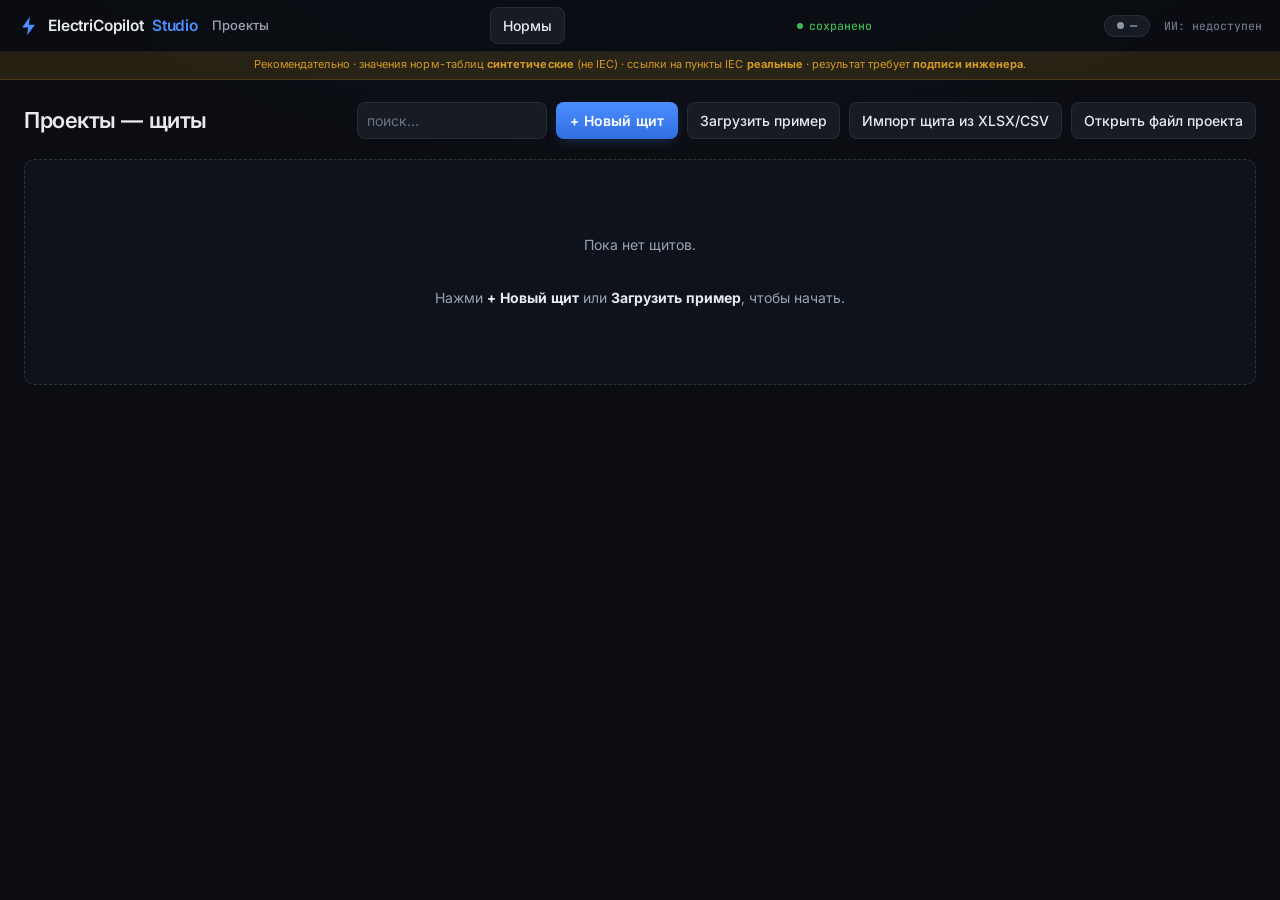
==== commit 1554ea0b: "feat: прототип редизайна A — инженерная консоль (тёмная) Тёмная дизайн-система (фон #0B0D12, панели " ====
--- a/web/index.html
+++ b/web/index.html
@@ -3,12 +3,12 @@
 <head>
 <meta charset="utf-8" />
 <meta name="viewport" content="width=device-width, initial-scale=1" />
-<meta name="color-scheme" content="light" />
+<meta name="color-scheme" content="dark" />
 <title>ElectriCopilot Studio — воркбенч проектировщика электрики (IEC 60364)</title>
 <script src="https://cdn.plot.ly/plotly-2.35.2.min.js" charset="utf-8"></script>
 <link rel="preconnect" href="https://fonts.googleapis.com" />
 <link rel="preconnect" href="https://fonts.gstatic.com" crossorigin />
-<link rel="stylesheet" href="https://fonts.googleapis.com/css2?family=Inter:wght@100..900&family=IBM+Plex+Mono:wght@400;500;600;700&display=swap" />
+<link rel="stylesheet" href="https://fonts.googleapis.com/css2?family=JetBrains+Mono:wght@400;500;600;700&family=Inter:wght@300;400;500;600;700&display=swap" />
 <link rel="stylesheet" href="./styles.css" />
 </head>
 <body>
@@ -116,14 +116,14 @@
       <div class="board-actions">
         <span id="boardRollup" class="badge">—</span>
         <button id="btnNormcheck" class="primary" title="Детерминированная проверка R01–R10"><svg class="icon" viewBox="0 0 24 24" aria-hidden="true"><rect x="8" y="2" width="8" height="4" rx="1"/><path d="M16 4h2a2 2 0 0 1 2 2v14a2 2 0 0 1-2 2H6a2 2 0 0 1-2-2V6a2 2 0 0 1 2-2h2"/><path d="m9 14 2 2 4-4"/></svg>Нормоконтроль</button>
-        <button id="btnBundle" class="ghost" title="Скачать пакет документов (SVG+DXF+XLSX+MD)"><svg class="icon" viewBox="0 0 24 24" aria-hidden="true"><path d="M21 8a2 2 0 0 0-1-1.73l-7-4a2 2 0 0 0-2 0l-7 4A2 2 0 0 0 3 8v8a2 2 0 0 0 1 1.73l7 4a2 2 0 0 0 2 0l7-4A2 2 0 0 0 21 16Z"/><path d="M3.3 7 12 12l8.7-5"/><path d="M12 22V12"/></svg>Пакет документов</button>
-        <div class="menu" id="boardMoreWrap">
-          <button id="btnMore" class="ghost menu-trigger" type="button" aria-haspopup="true" aria-expanded="false" aria-controls="boardMoreList" title="Ещё действия со щитом">Ещё<span class="menu-caret" aria-hidden="true"> ⋯</span></button>
-          <div id="boardMoreList" class="menu-list" hidden role="menu">
-            <button id="btnPrint" class="menu-item" title="Печатная страница / PDF"><svg class="icon icon-sm" viewBox="0 0 24 24" aria-hidden="true"><path d="M6 18H4a2 2 0 0 1-2-2v-5a2 2 0 0 1 2-2h16a2 2 0 0 1 2 2v5a2 2 0 0 1-2 2h-2"/><path d="M6 9V3a1 1 0 0 1 1-1h10a1 1 0 0 1 1 1v6"/><rect x="6" y="14" width="12" height="8" rx="1"/></svg>Печать</button>
-            <button id="btnReport" class="menu-item">Отчёт по щиту</button>
-            <button id="btnShare" class="menu-item"><svg class="icon icon-sm" viewBox="0 0 24 24" aria-hidden="true"><path d="M9 17H7A5 5 0 0 1 7 7h2"/><path d="M15 7h2a5 5 0 1 1 0 10h-2"/><line x1="8" y1="12" x2="16" y2="12"/></svg>Share-ссылка</button>
-            <button id="btnExportProj" class="menu-item">Сохранить файл проекта</button>
+        <button id="btnBundle" class="primary" title="Скачать пакет документов (SVG+DXF+XLSX+MD)"><svg class="icon" viewBox="0 0 24 24" aria-hidden="true"><path d="M21 8a2 2 0 0 0-1-1.73l-7-4a2 2 0 0 0-2 0l-7 4A2 2 0 0 0 3 8v8a2 2 0 0 0 1 1.73l7 4a2 2 0 0 0 2 0l7-4A2 2 0 0 0 21 16Z"/><path d="M3.3 7 12 12l8.7-5"/><path d="M12 22V12"/></svg>Пакет документов</button>
+        <button id="btnShare" class="ghost"><svg class="icon" viewBox="0 0 24 24" aria-hidden="true"><path d="M9 17H7A5 5 0 0 1 7 7h2"/><path d="M15 7h2a5 5 0 1 1 0 10h-2"/><line x1="8" y1="12" x2="16" y2="12"/></svg>Share-ссылка</button>
+        <div class="dropdown">
+          <button id="btnMore" class="ghost" data-menu-trigger aria-haspopup="true" aria-expanded="false" title="Ещё действия">Ещё<svg class="icon icon-sm" viewBox="0 0 24 24" aria-hidden="true"><path d="m6 9 6 6 6-6"/></svg></button>
+          <div class="dropdown-menu" role="menu">
+            <button id="btnPrint" title="Печатная страница / PDF"><svg class="icon icon-sm" viewBox="0 0 24 24" aria-hidden="true"><path d="M6 18H4a2 2 0 0 1-2-2v-5a2 2 0 0 1 2-2h16a2 2 0 0 1 2 2v5a2 2 0 0 1-2 2h-2"/><path d="M6 9V3a1 1 0 0 1 1-1h10a1 1 0 0 1 1 1v6"/><rect x="6" y="14" width="12" height="8" rx="1"/></svg>Печать</button>
+            <button id="btnReport">Отчёт по щиту</button>
+            <button id="btnExportProj">Сохранить файл проекта</button>
           </div>
         </div>
         <button id="btnBackDash" class="ghost" hidden>← К проектам</button>
--- a/web/styles.css
+++ b/web/styles.css
@@ -1,54 +1,52 @@
 /* ============================================================================
-   ElectriCopilot Studio — «Swiss Light» design system (design B)
-   Light monochrome minimalism. Inter (UI) + IBM Plex Mono (data/mono).
-   One accent (#1D4ED8); depth comes from lines and whitespace, not shadows;
-   color is reserved for status pills and interactive states.
+   ElectriCopilot Studio — «Инженерная консоль» design system (design/proto-a)
+   Dark engineering console. Inter (UI) + JetBrains Mono (data/mono).
    NOTE: CSS variable names + all classes/ids are a frozen contract with app.js —
    values changed / tokens added, never renamed.
    ============================================================================ */
 
 :root{
-  /* ---- surfaces ---- */
-  --bg:#FFFFFF;              /* app background */
-  --bg-2:#F6F7F8;
-  --panel:#FFFFFF;          /* cards, panels, header */
-  --panel2:#F6F7F8;         /* inputs, table header, secondary surfaces */
-  --elev:#F1F2F4;           /* hover / raised */
-  --line:#E4E7EB;           /* borders */
-  --line-2:#D0D5DD;         /* dividers, stronger borders */
+  color-scheme: dark;
+  /* ---- surfaces (base → elevated) ---- */
+  --bg:#0B0D12;              /* app background */
+  --bg-2:#0D1017;
+  --panel:#12151B;          /* cards, panels, header */
+  --panel2:#171B23;         /* inputs, table header, secondary surfaces */
+  --elev:#191D26;           /* hover / raised */
+  --line:rgba(255,255,255,.07);   /* borders */
+  --line-2:rgba(255,255,255,.14); /* dividers, stronger borders */
 
   /* ---- text ---- */
-  --txt:#111418;            /* primary text (matches JS chart/SLD text) */
-  --dim:#55606E;            /* secondary text (AA >=4.5:1 on all surfaces) */
-  --faint:#8A94A3;          /* tertiary / hints (AA >=4.5:1) */
+  --txt:#E8EAF0;            /* primary text (matches JS chart/SLD text) */
+  --dim:#9AA3B5;            /* secondary text (AA >=4.5:1 on all surfaces) */
+  --faint:#6B7385;          /* tertiary / hints (AA >=4.5:1 on panel/elev) */
 
   /* ---- brand / accents ---- */
-  --acc:#1D4ED8;            /* the one accent: primary buttons, active state, links, focus */
-  --acc-2:#1D4ED8;          /* kept for compatibility — same single accent, no secondary hue */
-  --acc-press:#1A3FB0;      /* pressed / hover primary */
-  --acc-soft:rgba(29,78,216,.08);
+  --acc:#4C8DFF;            /* single accent — electrician blue */
+  --acc-2:#7AB0FF;          /* secondary blue (chart traces) */
+  --acc-press:#2F6FE0;      /* pressed primary */
+  --acc-soft:rgba(76,141,255,.14);
   --acc-ink:#FFFFFF;        /* text on primary buttons */
-  --amber:#B45309;          /* caution / illustrative accent (AA on light) */
-  --amber-soft:rgba(180,83,9,.12);
-
-  /* ---- status (color lives only in pills) ---- */
-  --ok:#17803D; --warn:#B45309; --bad:#DC2626;
-  --ok-soft:rgba(23,128,61,.10); --warn-soft:rgba(180,83,9,.10); --bad-soft:rgba(220,38,38,.10);
+  --amber:#D29922;          /* caution / illustrative accent */
+  --amber-soft:rgba(210,153,34,.14);
+
+  /* ---- status ---- */
+  --ok:#3FB950; --warn:#D29922; --bad:#F85149;
+  --ok-soft:rgba(63,185,80,.14); --warn-soft:rgba(210,153,34,.14); --bad-soft:rgba(248,81,73,.14);
 
   /* ---- type ---- */
   --sans:'Inter',-apple-system,BlinkMacSystemFont,'Segoe UI',Roboto,sans-serif;
-  --mono:'IBM Plex Mono',ui-monospace,'SF Mono',Menlo,Consolas,monospace;
+  --mono:'JetBrains Mono',ui-monospace,'SF Mono',Menlo,Consolas,monospace;
 
   /* ---- scale ---- */
-  --r-sm:6px; --r:7px; --r-lg:8px; --r-xl:8px;
-  --shadow:none;                                                                  /* almost no shadows — depth is lines + air */
-  --shadow-lg:none;
-  --shadow-pop:0 4px 10px rgba(17,20,24,.06),0 16px 32px -12px rgba(17,20,24,.16); /* dropdown / toast only */
-  --ring:0 0 0 2px #fff,0 0 0 4px var(--acc);  /* two-layer: white separator + solid --acc on light */
+  --r-sm:8px; --r:9px; --r-lg:10px; --r-xl:14px;
+  --shadow:0 1px 0 rgba(255,255,255,.03),0 6px 16px -8px rgba(0,0,0,.55);
+  --shadow-lg:0 1px 0 rgba(255,255,255,.04),0 20px 48px -18px rgba(0,0,0,.65);
+  --ring:0 0 0 2px var(--bg),0 0 0 4px var(--acc);  /* two-layer: bg separator + solid --acc */
   --dur:.16s; --ease:cubic-bezier(.2,.6,.25,1);
 
   /* ---- z-index scale ---- */
-  --z-base:0; --z-sticky:20; --z-header:40; --z-toast:100; --z-modal:1000;
+  --z-base:0; --z-sticky:20; --z-header:40; --z-menu:60; --z-toast:100; --z-modal:1000;
 }
 
 *{box-sizing:border-box}
@@ -56,15 +54,18 @@
 body{
   margin:0; color:var(--txt);
   font:400 14px/1.5 var(--sans);
-  background:var(--bg);
+  background:
+    radial-gradient(1100px 520px at 50% -140px, rgba(76,141,255,.07), transparent 60%),
+    var(--bg);
+  background-attachment:fixed;
   -webkit-font-smoothing:antialiased; text-rendering:optimizeLegibility;
   font-variant-numeric:tabular-nums;
 }
-::selection{background:var(--acc-soft)}
+::selection{background:rgba(76,141,255,.32);color:var(--txt)}
 ::-webkit-scrollbar{width:11px;height:11px}
-::-webkit-scrollbar-thumb{background:#D0D5DD;border:3px solid transparent;border-radius:20px;background-clip:padding-box}
-::-webkit-scrollbar-thumb:hover{background:#B7BEC9;background-clip:padding-box}
-* { scrollbar-width:thin; scrollbar-color:#D0D5DD transparent }
+::-webkit-scrollbar-thumb{background:rgba(255,255,255,.14);border:3px solid transparent;border-radius:20px;background-clip:padding-box}
+::-webkit-scrollbar-thumb:hover{background:rgba(255,255,255,.22);background-clip:padding-box}
+* { scrollbar-width:thin; scrollbar-color:rgba(255,255,255,.14) transparent }
 
 button{cursor:pointer;font:inherit;color:inherit}
 button:has(.icon){display:inline-flex;align-items:center;justify-content:center;gap:6px}
@@ -96,8 +97,8 @@
 
 /* ===================== top bar ===================== */
 .topbar{display:flex;align-items:center;gap:14px;padding:0 18px;height:52px;
-  background:rgba(255,255,255,.92);
-  backdrop-filter:blur(8px);border-bottom:1px solid var(--line);
+  background:rgba(11,13,18,.78);
+  backdrop-filter:blur(10px);border-bottom:1px solid var(--line);
   position:sticky;top:0;z-index:var(--z-header)}
 .brand{display:flex;align-items:center;gap:8px;font-weight:600;font-size:15.5px;letter-spacing:-.01em;cursor:pointer}
 .brand .bolt{width:22px;height:22px;color:var(--acc)}
@@ -106,17 +107,19 @@
   background:var(--panel2);border:1px solid var(--line);color:var(--dim);white-space:nowrap;
   display:inline-flex;align-items:center;gap:6px}
 .badge::before{content:"";width:7px;height:7px;border-radius:50%;background:currentColor;opacity:.9}
-.badge.pass{color:var(--ok);border-color:rgba(23,128,61,.35);background:var(--ok-soft)}
-.badge.fail{color:var(--bad);border-color:rgba(220,38,38,.35);background:var(--bad-soft)}
-.badge.review{color:var(--warn);border-color:rgba(180,83,9,.35);background:var(--warn-soft)}
+.badge.pass{color:var(--ok);border-color:rgba(63,185,80,.4);background:var(--ok-soft)}
+.badge.fail{color:var(--bad);border-color:rgba(248,81,73,.4);background:var(--bad-soft)}
+.badge.review{color:var(--warn);border-color:rgba(210,153,34,.4);background:var(--warn-soft)}
 .badge.small{font-size:11px;padding:3px 10px}
 .mode{font:500 11.5px/1 var(--mono);color:var(--faint);white-space:nowrap}
 
-/* ===================== advisory ribbon — thin, monochrome, not a banner ===================== */
-.advisory{height:28px;display:flex;align-items:center;justify-content:center;overflow:hidden;
-  background:var(--panel2);border-bottom:1px solid var(--line);color:var(--dim);
-  font-size:11.5px;line-height:1.3;padding:0 16px;text-align:center;white-space:nowrap;text-overflow:ellipsis}
-.advisory b{color:var(--txt);font-weight:600}
+/* ===================== advisory ribbon (compact strip, not a banner) ===================== */
+.advisory{background:var(--warn-soft);
+  border-bottom:1px solid rgba(210,153,34,.22);color:var(--warn);
+  min-height:28px;line-height:1.35;
+  font-size:11px;padding:5px 16px;text-align:center;letter-spacing:.005em;
+  overflow:hidden;text-overflow:ellipsis}
+.advisory b{color:var(--warn);font-weight:700}
 
 /* ===================== breadcrumbs / save chip ===================== */
 .crumbs{display:flex;gap:7px;align-items:center;color:var(--dim);font-size:13px;font-weight:500}
@@ -130,100 +133,93 @@
 .save.unsaved{color:var(--bad)}
 
 /* ===================== screens / layout ===================== */
-main{min-height:calc(100vh - 52px - 28px)}
-.screen{padding:32px 24px;max-width:1560px;margin:0 auto}
+main{min-height:calc(100vh - 52px - 30px)}
+.screen{padding:22px 24px;max-width:1560px;margin:0 auto}
 
 /* buttons -------------------------------------------------------------- */
-button.primary{background:var(--acc);color:var(--acc-ink);
+button.primary{background:linear-gradient(180deg,var(--acc),var(--acc-press));color:var(--acc-ink);
   border:none;border-radius:var(--r-sm);padding:8px 14px;font-weight:600;letter-spacing:.01em;
-  transition:background var(--dur) var(--ease),transform var(--dur)}
-button.primary:hover{background:var(--acc-press)}
+  box-shadow:0 1px 0 rgba(0,0,0,.25),0 4px 14px -6px rgba(76,141,255,.5);
+  transition:transform var(--dur) var(--ease),box-shadow var(--dur) var(--ease),filter var(--dur)}
+button.primary:hover{filter:brightness(1.06)}
 button.primary:active{transform:translateY(1px)}
-button.ghost{background:var(--panel);color:var(--txt);border:1px solid var(--line);border-radius:var(--r-sm);
+button.ghost{background:var(--panel2);color:var(--txt);border:1px solid var(--line);border-radius:var(--r-sm);
   padding:7px 12px;font-weight:500;transition:border-color var(--dur) var(--ease),background var(--dur) var(--ease),transform var(--dur)}
-button.ghost:hover{border-color:var(--line-2);background:var(--panel2)}
+button.ghost:hover{border-color:var(--line-2);background:var(--elev)}
 button.ghost:active{transform:translateY(1px)}
-button.mini{background:var(--panel);color:var(--dim);border:1px solid var(--line);border-radius:var(--r-sm);
-  padding:3px 9px;font:500 12px var(--mono);transition:border-color var(--dur),background var(--dur),color var(--dur)}
-button.mini:hover{border-color:var(--acc);color:var(--acc);background:var(--panel2)}
+button.mini{background:var(--panel2);color:var(--acc);border:1px solid var(--line);border-radius:var(--r-sm);
+  padding:3px 9px;font:500 12px var(--mono);transition:border-color var(--dur),background var(--dur)}
+button.mini:hover{border-color:var(--acc);background:var(--elev)}
 .filebtn{display:inline-flex;align-items:center;gap:6px;cursor:pointer}
-.filebtn.primary{background:var(--acc);color:var(--acc-ink);
-  border:none;border-radius:var(--r-sm);padding:8px 14px;font-weight:600;letter-spacing:.01em}
+.filebtn.primary{background:linear-gradient(180deg,var(--acc),var(--acc-press));color:var(--acc-ink);
+  border:none;border-radius:var(--r-sm);padding:8px 14px;font-weight:600;letter-spacing:.01em;
+  box-shadow:0 1px 0 rgba(0,0,0,.25),0 4px 14px -6px rgba(76,141,255,.5)}
 /* file-input labels styled as ghost buttons (docs/17 §6) — button.ghost rules don't reach label.filebtn */
-.filebtn.ghost{background:var(--panel);color:var(--txt);border:1px solid var(--line);border-radius:var(--r-sm);
+.filebtn.ghost{background:var(--panel2);color:var(--txt);border:1px solid var(--line);border-radius:var(--r-sm);
   padding:7px 12px;font-weight:500;transition:border-color var(--dur) var(--ease),background var(--dur) var(--ease)}
-.filebtn.ghost:hover{border-color:var(--line-2);background:var(--panel2)}
-
-/* dropdown menu (header "Ещё" + per-card kebab) ------------------------ */
-.menu{position:relative;display:inline-flex}
-.menu-trigger{display:inline-flex;align-items:center;gap:2px}
-.menu-caret{color:var(--faint)}
-.menu-list{position:absolute;top:calc(100% + 6px);right:0;z-index:var(--z-modal);
-  display:flex;flex-direction:column;gap:2px;min-width:200px;padding:6px;
-  background:var(--panel);border:1px solid var(--line);border-radius:var(--r-lg);box-shadow:var(--shadow-pop)}
-/* [hidden] обязан побеждать: .menu-list{display:flex} перебивает атрибут, иначе меню открыто всегда */
-.menu-list[hidden]{display:none}
-.menu-item{display:flex;align-items:center;gap:8px;width:100%;text-align:left;
-  background:transparent;border:1px solid transparent;border-radius:var(--r-sm);
-  padding:8px 10px;font:500 13px var(--sans);color:var(--txt);transition:background var(--dur)}
-.menu-item:hover{background:var(--panel2)}
-.menu-item .icon{color:var(--faint)}
+.filebtn.ghost:hover{border-color:var(--line-2);background:var(--elev)}
 
 /* panels --------------------------------------------------------------- */
-.panel{background:var(--panel);border:1px solid var(--line);border-radius:var(--r-lg);padding:16px 18px}
-.panel-h{font:600 13px/1.3 var(--sans);color:var(--dim);text-transform:none;letter-spacing:0;
-  display:flex;align-items:center;justify-content:space-between;gap:8px;margin-bottom:13px}
+.panel{background:var(--panel);border:1px solid var(--line);border-radius:var(--r-lg);padding:13px 15px;box-shadow:var(--shadow)}
+.panel-h{font:600 11px/1 var(--sans);color:var(--dim);text-transform:uppercase;letter-spacing:.09em;
+  display:flex;align-items:center;justify-content:space-between;gap:8px;margin-bottom:11px}
 
 /* ===================== DASHBOARD ===================== */
-.dash-head{display:flex;align-items:center;gap:14px;margin-bottom:28px;flex-wrap:wrap}
-.dash-head h2{margin:0;font-size:27px;font-weight:650;letter-spacing:-.02em}
+.dash-head{display:flex;align-items:center;gap:14px;margin-bottom:20px;flex-wrap:wrap}
+.dash-head h2{margin:0;font-size:22px;font-weight:600;letter-spacing:-.02em}
 .dash-actions{margin-left:auto;display:flex;gap:9px;align-items:center;flex-wrap:wrap}
 .dash-actions input{width:190px}
 .cards{display:grid;grid-template-columns:repeat(auto-fill,minmax(310px,1fr));gap:16px}
 .card{background:var(--panel);border:1px solid var(--line);border-radius:var(--r-lg);
-  padding:16px 17px;cursor:pointer;position:relative;overflow:visible;
-  transition:border-color var(--dur) var(--ease)}
-.card::before{content:"";position:absolute;inset:0 auto 0 0;width:3px;background:var(--acc);opacity:0;transition:opacity var(--dur);border-radius:var(--r-lg) 0 0 var(--r-lg)}
-.card:hover{border-color:var(--line-2)}
-.card:hover::before{opacity:.9}
-.card h3{margin:0 26px 3px 0;font-size:16px;font-weight:600;display:flex;justify-content:space-between;gap:10px;align-items:baseline}
+  padding:16px 17px;cursor:pointer;box-shadow:var(--shadow);position:relative;
+  transition:border-color var(--dur) var(--ease),transform var(--dur) var(--ease),box-shadow var(--dur) var(--ease)}
+.card::before{content:"";position:absolute;inset:1px auto 1px 0;width:3px;border-radius:var(--r-lg) 0 0 var(--r-lg);background:var(--acc);opacity:0;transition:opacity var(--dur)}
+.card:hover{border-color:var(--line-2);transform:translateY(-2px);box-shadow:var(--shadow-lg)}
+.card:hover::before{opacity:.85}
+.card h3{margin:0 30px 3px 0;font-size:16px;font-weight:600;display:flex;justify-content:space-between;gap:10px;align-items:baseline}
 .card .cref{font:500 12px var(--mono);color:var(--dim);background:var(--panel2);padding:2px 8px;border-radius:6px;border:1px solid var(--line)}
 .card .chips{display:flex;gap:6px;flex-wrap:wrap;margin:12px 0 2px}
 .chip{font:600 11px var(--mono);padding:3px 9px;border-radius:20px;border:1px solid var(--line);color:var(--dim);
   display:inline-flex;align-items:center;gap:5px}
 .chip::before{content:"";width:6px;height:6px;border-radius:50%;background:currentColor}
 .chip.n{color:var(--faint)}.chip.n::before{display:none}
-.chip.pass{color:var(--ok);border-color:rgba(23,128,61,.3);background:var(--ok-soft)}
-.chip.fail{color:var(--bad);border-color:rgba(220,38,38,.3);background:var(--bad-soft)}
-.chip.review{color:var(--warn);border-color:rgba(180,83,9,.3);background:var(--warn-soft)}
+.chip.pass{color:var(--ok);border-color:rgba(63,185,80,.35);background:var(--ok-soft)}
+.chip.fail{color:var(--bad);border-color:rgba(248,81,73,.35);background:var(--bad-soft)}
+.chip.review{color:var(--warn);border-color:rgba(210,153,34,.35);background:var(--warn-soft)}
 .card .cmeta{font-size:12px;color:var(--faint);display:flex;justify-content:space-between;margin-top:12px}
-/* kebab: absolutely positioned so it never competes with the card's own click-to-open target */
-.card .kebab{position:absolute;top:12px;right:12px;width:26px;height:26px;display:flex;align-items:center;justify-content:center;
-  background:transparent;border:1px solid transparent;border-radius:var(--r-sm);color:var(--faint);
-  font:600 15px/1 var(--sans);transition:background var(--dur),border-color var(--dur),color var(--dur)}
-.card .kebab:hover{background:var(--panel2);border-color:var(--line);color:var(--txt)}
-.card .cact{position:absolute;top:40px;right:12px;z-index:var(--z-modal);
-  display:flex;flex-direction:column;gap:2px;min-width:180px;padding:6px;
-  background:var(--panel);border:1px solid var(--line);border-radius:var(--r-lg);box-shadow:var(--shadow-pop)}
-/* [hidden] обязан побеждать: .card .cact{display:flex} перебивает атрибут, иначе меню открыто всегда */
-.card .cact[hidden]{display:none}
-.card .cact button{font:500 13px var(--sans);padding:8px 10px;text-align:left;background:transparent;border:1px solid transparent;border-radius:var(--r-sm);color:var(--txt);transition:background var(--dur)}
-.card .cact button:hover{background:var(--panel2)}
-.card .cact button[data-del]:hover{color:var(--bad)}
+/* kebab menu (replaces the 5-button toolbar) — card stays position:relative for this anchor */
+.card-menu.dropdown{position:absolute;top:13px;right:13px}
+.card-menu .kebab{width:26px;height:26px;padding:0;display:inline-flex;align-items:center;justify-content:center;
+  background:var(--panel2);border:1px solid var(--line);border-radius:var(--r-sm);color:var(--dim);
+  font:700 14px/1 var(--mono);transition:border-color var(--dur),color var(--dur),background var(--dur)}
+.card-menu .kebab:hover,.card-menu.open .kebab{border-color:var(--line-2);color:var(--txt);background:var(--elev)}
 .empty{grid-column:1/-1;text-align:center;color:var(--dim);padding:72px 20px;
-  border:1px dashed var(--line-2);border-radius:var(--r-lg);background:var(--panel2);line-height:1.9}
+  border:1px dashed var(--line-2);border-radius:var(--r-lg);background:rgba(76,141,255,.04);line-height:1.9}
 .empty b{color:var(--txt)}
 
+/* ===================== dropdown menu (kebab on cards, "Ещё" in board header) ========= */
+.dropdown{position:relative}
+.dropdown-menu{position:absolute;top:calc(100% + 6px);right:0;min-width:210px;
+  background:var(--elev);border:1px solid var(--line-2);border-radius:var(--r);
+  box-shadow:var(--shadow-lg);padding:6px;display:none;flex-direction:column;gap:2px;z-index:var(--z-menu)}
+.dropdown.open .dropdown-menu{display:flex;animation:menu-in .14s var(--ease)}
+@keyframes menu-in{from{opacity:0;transform:translateY(-4px)}to{opacity:1;transform:none}}
+.dropdown-menu button{width:100%;justify-content:flex-start;text-align:left;
+  background:transparent;border:1px solid transparent;color:var(--txt);
+  padding:8px 10px;border-radius:var(--r-sm);font:500 13px var(--sans);white-space:nowrap}
+.dropdown-menu button:hover{background:var(--panel2);border-color:var(--line)}
+.dropdown-menu button[data-del]:hover{color:var(--bad)}
+
 /* schedule import review --------------------------------------------- */
-.import-review{margin-bottom:18px}
+.import-review{margin-bottom:18px;border-color:rgba(76,141,255,.35)}
 .import-review h3{margin:16px 0 8px;font-size:13px;font-weight:600;color:var(--txt)}
 .import-grid{display:grid;grid-template-columns:minmax(340px,.9fr) minmax(420px,1.1fr);gap:24px}
 .import-issues{display:flex;gap:6px;flex-wrap:wrap;margin:8px 0}
 .import-issue{font:500 11px/1.4 var(--mono);padding:5px 8px;border-radius:var(--r-sm);
-  color:var(--warn);background:var(--warn-soft);border:1px solid rgba(180,83,9,.25)}
+  color:var(--warn);background:var(--warn-soft);border:1px solid rgba(210,153,34,.25)}
 .import-table{width:100%;border-collapse:collapse;font-size:12px}
 .import-table th,.import-table td{padding:7px 8px;text-align:left;border-bottom:1px solid var(--line)}
-.import-table th{color:var(--dim);font-size:10px;text-transform:none;letter-spacing:0}
+.import-table th{color:var(--dim);font-size:10px;text-transform:uppercase;letter-spacing:.05em}
 .import-table select{min-width:155px}
 .import-preview{overflow:auto;max-height:280px;border:1px solid var(--line);border-radius:var(--r-sm)}
 .import-preview table{border-collapse:collapse;min-width:100%;font-size:11px}
@@ -236,13 +232,13 @@
 .import-diff-row.not_checked{border-left:3px solid var(--warn);background:var(--warn-soft)}
 .import-diff-row.match{border-left:3px solid var(--ok);background:var(--ok-soft)}
 .import-confirm{display:flex;align-items:flex-start;gap:8px;margin:14px 0;padding:12px 14px;
-  color:#8a5a00;background:var(--warn-soft);border:1px solid rgba(180,83,9,.4);border-radius:var(--r-sm);font-size:12px}
+  color:var(--warn);background:var(--warn-soft);border:1px solid rgba(210,153,34,.35);border-radius:var(--r-sm);font-size:12px}
 .import-confirm input{width:auto;margin-top:2px}.import-actions{display:flex;gap:9px;justify-content:flex-end}
 @media(max-width:900px){.import-grid{grid-template-columns:1fr}}
 
 /* ===================== BOARD / SCHEDULE ===================== */
-.board-head{display:flex;gap:18px;align-items:flex-start;margin-bottom:24px;flex-wrap:wrap}
-.board-name{font-size:27px;font-weight:650;letter-spacing:-.02em;background:transparent;border:1px solid transparent;
+.board-head{display:flex;gap:18px;align-items:flex-start;margin-bottom:16px;flex-wrap:wrap}
+.board-name{font-size:22px;font-weight:600;letter-spacing:-.02em;background:transparent;border:1px solid transparent;
   border-radius:var(--r-sm);padding:3px 8px;margin-left:-8px;width:100%;transition:border-color var(--dur),background var(--dur)}
 .board-name:hover{border-color:var(--line);background:var(--panel2)}
 .board-name:focus{border-color:var(--acc);background:var(--panel2);box-shadow:var(--ring)}
@@ -252,50 +248,54 @@
 .board-sub select#b_pack{width:150px;font:500 12.5px var(--mono)}
 .board-actions{margin-left:auto;display:flex;gap:9px;align-items:center;flex-shrink:0;flex-wrap:wrap}
 
-.shared-head{display:flex;justify-content:space-between;gap:22px;align-items:flex-start;margin-bottom:24px;flex-wrap:wrap}
-.shared-head h2{margin:9px 0 4px;font-size:27px;font-weight:650;letter-spacing:-.02em}.shared-warning{max-width:560px;margin:0;padding:10px 12px;
-  color:#8a5a00;background:var(--warn-soft);border:1px solid rgba(180,83,9,.4);
+.shared-head{display:flex;justify-content:space-between;gap:22px;align-items:flex-start;margin-bottom:16px;flex-wrap:wrap}
+.shared-head h2{margin:9px 0 4px}.shared-warning{max-width:560px;margin:0;padding:10px 12px;
+  color:var(--warn);background:var(--warn-soft);border:1px solid rgba(210,153,34,.35);
   border-radius:var(--r);font-size:12px;line-height:1.55}
 #screen-shared .schedule tbody tr{cursor:default}
 
-.sched-wrap{overflow:auto;max-height:calc(100vh - 250px);border:1px solid var(--line);border-radius:var(--r-lg);background:var(--panel)}
+.sched-wrap{overflow:auto;max-height:calc(100vh - 250px);border:1px solid var(--line);border-radius:var(--r-lg);box-shadow:var(--shadow);background:var(--panel)}
 table.schedule{width:100%;border-collapse:separate;border-spacing:0;font-size:13px;min-width:1060px}
-table.schedule th{text-align:left;padding:12px 12px;background:var(--panel2);color:var(--faint);
-  font:500 11px/1 var(--sans);text-transform:none;letter-spacing:0;
-  position:sticky;top:0;z-index:var(--z-sticky);border-bottom:1px solid var(--line);white-space:nowrap}
-/* text-transform:uppercase turned "cos φ" into "COSΦ" in the previous design — rule kept as a no-op
-   so the class stays available in the HTML contract without visual effect now */
+table.schedule th{text-align:left;padding:11px 12px;background:var(--panel2);color:var(--dim);
+  font:600 11px/1 var(--sans);text-transform:uppercase;letter-spacing:.06em;
+  position:sticky;top:0;z-index:var(--z-sticky);border-bottom:1px solid var(--line-2);white-space:nowrap}
+/* text-transform:uppercase turns "cos φ" into "COSΦ" — this header keeps its own casing */
 table.schedule th.no-caps{text-transform:none}
-table.schedule td{padding:14px 12px;border-bottom:1px solid var(--line);vertical-align:middle}
+table.schedule td{padding:13px 12px;border-bottom:1px solid var(--line);vertical-align:middle}
 table.schedule tbody tr{transition:background var(--dur)}
 table.schedule tbody tr:hover td{background:var(--panel2)}
 table.schedule tbody tr:last-child td{border-bottom:none}
 table.schedule tbody tr{cursor:pointer}
 table.schedule .mono{font-family:var(--mono);font-weight:500}
-table.schedule .num{font-family:var(--mono);text-align:right;font-variant-numeric:tabular-nums}
 table.schedule tr.spare td{color:var(--faint);font-style:italic}
-.st-cell{font:600 11px var(--mono);display:inline-flex;align-items:center;gap:5px;padding:2px 8px;border-radius:20px;border:1px solid transparent;white-space:nowrap}
+/* numeric columns (P, cosφ, IB, L, IZ, ΔU%) — right-aligned tabular figures, main object of the screen */
+table.schedule td:nth-child(3),table.schedule td:nth-child(4),table.schedule td:nth-child(6),
+table.schedule td:nth-child(10),table.schedule td:nth-child(11),table.schedule td:nth-child(12){
+  font-family:var(--mono);text-align:right;font-variant-numeric:tabular-nums}
+table.schedule th:nth-child(3),table.schedule th:nth-child(4),table.schedule th:nth-child(6),
+table.schedule th:nth-child(10),table.schedule th:nth-child(11),table.schedule th:nth-child(12){text-align:right}
+.st-cell{font:600 11px var(--mono);display:inline-flex;align-items:center;gap:4px;padding:2px 8px;border-radius:20px;border:1px solid transparent;white-space:nowrap}
 .st-cell::before{content:"";width:5px;height:5px;border-radius:50%;background:currentColor}
-.st-cell.PASS{color:var(--ok);background:var(--ok-soft);border-color:rgba(23,128,61,.28)}
-.st-cell.FAIL{color:var(--bad);background:var(--bad-soft);border-color:rgba(220,38,38,.28)}
-.st-cell.NEEDS_REVIEW{color:var(--warn);background:var(--warn-soft);border-color:rgba(180,83,9,.28)}
+.st-cell.PASS{color:var(--ok);background:var(--ok-soft);border-color:rgba(63,185,80,.3)}
+.st-cell.FAIL{color:var(--bad);background:var(--bad-soft);border-color:rgba(248,81,73,.3)}
+.st-cell.NEEDS_REVIEW{color:var(--warn);background:var(--warn-soft);border-color:rgba(210,153,34,.3)}
 .rowact{display:flex;gap:5px}
-.rowact button{background:var(--panel);border:1px solid var(--line);border-radius:var(--r-sm);color:var(--dim);
+.rowact button{background:var(--panel2);border:1px solid var(--line);border-radius:var(--r-sm);color:var(--dim);
   padding:4px;display:inline-flex;align-items:center;justify-content:center;width:28px;height:28px;transition:border-color var(--dur),color var(--dur),background var(--dur)}
-.rowact button:hover{border-color:var(--acc);color:var(--acc);background:var(--panel2)}
+.rowact button:hover{border-color:var(--acc);color:var(--txt);background:var(--elev)}
 .rowact button[data-delc]:hover{border-color:var(--bad);color:var(--bad)}
 .mono{font-family:var(--mono)}
 
-.quickadd{display:flex;gap:10px;align-items:center;margin:20px 0;flex-wrap:wrap}
+.quickadd{display:flex;gap:10px;align-items:center;margin:16px 0;flex-wrap:wrap}
 .quickadd input{flex:1;min-width:260px}
 .totals{display:grid;grid-template-columns:repeat(auto-fit,minmax(230px,1fr));gap:14px;margin-top:4px}
-.totbox{background:var(--panel);border:1px solid var(--line);border-radius:var(--r-lg);padding:14px 16px}
-.totbox h4{margin:0 0 8px;font:600 11px/1.3 var(--sans);color:var(--dim);text-transform:none;letter-spacing:0;display:flex;gap:6px;align-items:center;flex-wrap:wrap}
+.totbox{background:var(--panel);border:1px solid var(--line);border-radius:var(--r-lg);padding:14px 16px;box-shadow:var(--shadow)}
+.totbox h4{margin:0 0 8px;font:600 11px/1.3 var(--sans);color:var(--dim);text-transform:uppercase;letter-spacing:.07em;display:flex;gap:6px;align-items:center;flex-wrap:wrap}
 .totbox .big{font:600 24px/1.1 var(--mono);color:var(--txt);letter-spacing:-.01em}
 .totbox .big+div{color:var(--dim);font-size:12px;margin-top:3px}
 .totbox .warn{color:var(--warn)}
 .phbar{display:flex;gap:8px;align-items:flex-end;height:56px;margin:14px 0 24px;padding-top:4px}
-.phbar .b{flex:1;background:var(--acc);border-radius:3px 3px 1px 1px;min-height:4px;position:relative}
+.phbar .b{flex:1;background:linear-gradient(180deg,var(--acc),var(--acc-2));border-radius:5px 5px 2px 2px;min-height:4px;position:relative}
 .phbar .b span{position:absolute;bottom:-21px;left:0;right:0;text-align:center;font:500 11px/1.25 var(--mono);color:var(--dim)}
 
 /* normcheck ----------------------------------------------------------- */
@@ -305,7 +305,7 @@
 .norm-card{display:grid;grid-template-columns:auto 1fr auto;gap:10px;align-items:start;
   padding:10px 12px;border:1px solid var(--line);border-radius:var(--r);background:var(--panel);
   transition:background var(--dur),border-color var(--dur)}
-.norm-card:hover{background:var(--panel2)}
+.norm-card:hover{background:var(--elev)}
 .norm-card.error{border-left:3px solid var(--bad)}
 .norm-card.warning{border-left:3px solid var(--warn)}
 .norm-card.info{border-left:3px solid var(--acc)}
@@ -332,16 +332,16 @@
 
 /* ===================== EDITOR ===================== */
 .editor-bar{display:flex;align-items:center;gap:12px;padding:9px 18px;
-  background:rgba(255,255,255,.92);border-bottom:1px solid var(--line);
-  backdrop-filter:blur(8px);
+  background:rgba(11,13,18,.82);border-bottom:1px solid var(--line);
+  backdrop-filter:blur(10px);
   position:sticky;top:52px;z-index:var(--z-sticky)}
 .ed-nav{display:flex;align-items:center;gap:8px;color:var(--dim);font:600 13px var(--mono)}
 .ed-nav #edRef{padding:2px 8px;background:var(--panel2);border:1px solid var(--line);border-radius:6px;color:var(--txt)}
 .ed-right{margin-left:auto;display:flex;gap:9px;align-items:center;flex-wrap:wrap}
 
 #screen-editor{padding:0}  /* editor-bar + .grid carry their own padding; avoids viewport overflow */
-.grid{display:grid;grid-template-columns:312px 1fr 352px;gap:16px;padding:18px;height:calc(100vh - 52px - 28px - 56px)}
-.col{display:flex;flex-direction:column;gap:16px;min-height:0;overflow:auto;padding-right:2px}
+.grid{display:grid;grid-template-columns:312px 1fr 352px;gap:14px;padding:14px 18px;height:calc(100vh - 52px - 30px - 56px)}
+.col{display:flex;flex-direction:column;gap:14px;min-height:0;overflow:auto;padding-right:2px}
 /* was overflow:hidden — on short viewports it clipped .artifact instead of letting the column scroll */
 .center{overflow:auto}
 
@@ -352,18 +352,18 @@
 .row{display:flex;gap:9px}.row>label{flex:1;min-width:0}
 .btns{margin-top:6px}
 .form .row.btns button{width:100%}
-/* fieldset groups (docs/17 §5): no default box — thin top rule + small group label */
+/* fieldset groups (docs/17 §5): no default box — thin top rule + panel-h legend */
 .fgroup{display:flex;flex-direction:column;gap:9px;border:0;border-top:1px solid var(--line);
   margin:0;padding:14px 0 0;min-width:0;min-inline-size:0}
 .fgroup>legend{display:block;width:100%;float:none;padding:0;margin:0;
-  font:600 11.5px/1.3 var(--sans);color:var(--dim);text-transform:none;letter-spacing:0}
+  font:600 11px/1 var(--sans);color:var(--dim);text-transform:uppercase;letter-spacing:.09em}
 
 /* summary bar --------------------------------------------------------- */
 .summary{display:flex;flex-wrap:wrap;gap:10px 8px;background:var(--panel);
-  border:1px solid var(--line);border-radius:var(--r-lg);padding:12px 14px}
+  border:1px solid var(--line);border-radius:var(--r-lg);padding:12px 14px;box-shadow:var(--shadow)}
 .summary .kv{font-size:12px;display:flex;flex-direction:column;gap:3px;padding:2px 15px 2px 0;margin-right:3px;border-right:1px solid var(--line);flex:0 1 auto}
 .summary .kv:last-child{border-right:none;padding-right:0;margin-right:0}
-.summary .kv span{color:var(--dim);font-size:10.5px;text-transform:none;letter-spacing:0;font-weight:600;white-space:nowrap}
+.summary .kv span{color:var(--dim);font-size:10.5px;text-transform:uppercase;letter-spacing:.05em;font-weight:600;white-space:nowrap}
 .summary .kv b{color:var(--txt);font:600 14.5px var(--mono);letter-spacing:-.01em;white-space:nowrap}
 
 /* tabs + artifact ----------------------------------------------------- */
@@ -373,11 +373,11 @@
 .tabs button:hover{color:var(--txt);background:var(--panel2)}
 .tabs button.active{color:var(--acc)}
 .tabs button.active::after{content:"";position:absolute;left:8px;right:8px;bottom:-1px;height:2px;background:var(--acc);border-radius:2px 2px 0 0}
-.artifact{flex:1;background:var(--panel);border:1px solid var(--line);border-top:none;border-radius:0 0 var(--r-lg) var(--r-lg);padding:8px;min-height:340px}
+.artifact{flex:1;background:var(--panel);border:1px solid var(--line);border-top:none;border-radius:0 0 var(--r-lg) var(--r-lg);padding:8px;min-height:340px;box-shadow:var(--shadow)}
 .plot{width:100%;height:100%}
 .artifact .tabpane{height:100%}
 .prov{font-size:11px;color:var(--warn);margin-top:9px;padding:8px 12px;background:var(--warn-soft);
-  border:1px solid rgba(180,83,9,.24);border-radius:var(--r);line-height:1.55}
+  border:1px solid rgba(210,153,34,.28);border-radius:var(--r);line-height:1.55}
 .disclaimer{font-size:11px;color:var(--faint);margin-top:8px;line-height:1.6}
 
 /* copilot ------------------------------------------------------------- */
@@ -385,19 +385,19 @@
 .chat{flex:1;overflow:auto;display:flex;flex-direction:column;gap:9px;max-height:240px;min-height:120px;padding:2px}
 .msg{padding:9px 12px;border-radius:var(--r-lg);font-size:13px;line-height:1.5;max-width:92%;position:relative;
   animation:msg-in .22s var(--ease)}
-.msg.user{align-self:flex-end;background:var(--txt);color:#fff;border-bottom-right-radius:4px;font-weight:500}
+.msg.user{align-self:flex-end;background:linear-gradient(180deg,var(--acc),var(--acc-press));color:var(--acc-ink);border-bottom-right-radius:4px;font-weight:500}
 .msg.bot{align-self:flex-start;background:var(--panel2);border:1px solid var(--line);border-bottom-left-radius:4px}
-.msg.rev{align-self:flex-start;background:var(--ok-soft);border:1px solid rgba(23,128,61,.3);border-bottom-left-radius:4px}
-.msg.rev.bad{background:var(--bad-soft);border-color:rgba(220,38,38,.35)}
+.msg.rev{align-self:flex-start;background:var(--ok-soft);border:1px solid rgba(63,185,80,.35);border-bottom-left-radius:4px}
+.msg.rev.bad{background:var(--bad-soft);border-color:rgba(248,81,73,.4)}
 .msg b{font-weight:600}
 .msg small{color:var(--dim);display:block;margin-top:5px;font:500 10.5px/1.4 var(--mono);opacity:.85}
-.msg.user small{color:rgba(255,255,255,.72)}
+.msg.user small{color:rgba(255,255,255,.75)}
 @keyframes msg-in{from{opacity:0;transform:translateY(6px)}to{opacity:1;transform:none}}
 .chatbar{display:flex;gap:7px;margin:10px 0 8px}
 .chatbar textarea{resize:vertical;min-height:44px}
 .chatbar button{align-self:stretch;width:46px;display:flex;align-items:center;justify-content:center;padding:0}
 .chatbar button .icon{width:18px;height:18px}
-.board-copilot{margin-top:20px}.board-chat{max-height:220px;min-height:70px}.proposal{margin-top:12px}.proposal-board{padding:12px;border:1px solid var(--line);border-radius:8px;display:flex;gap:10px;flex-wrap:wrap}
+.board-copilot{margin-top:14px}.board-chat{max-height:220px;min-height:70px}.proposal{margin-top:12px}.proposal-board{padding:12px;border:1px solid var(--line);border-radius:8px;display:flex;gap:10px;flex-wrap:wrap}
 .board-copilot .chatbar button{width:auto;padding:0 16px}
 
 /* audit trace --------------------------------------------------------- */
@@ -427,18 +427,18 @@
 
 /* toast --------------------------------------------------------------- */
 .toast{position:fixed;bottom:22px;left:50%;transform:translateX(-50%);background:var(--panel);
-  border:1px solid var(--line-2);border-radius:var(--r-lg);padding:11px 16px;box-shadow:var(--shadow-pop);
+  border:1px solid var(--line-2);border-radius:var(--r-lg);padding:11px 16px;box-shadow:var(--shadow-lg);
   z-index:var(--z-toast);display:flex;gap:14px;align-items:center;font-size:13px;
   animation:toast-in .24s var(--ease)}
 /* [hidden] обязан побеждать: .toast{display:flex} перебивает атрибут — иначе пустая капсула висит всегда */
 .toast[hidden]{display:none}
 @keyframes toast-in{from{opacity:0;transform:translate(-50%,10px)}to{opacity:1;transform:translate(-50%,0)}}
-.toast button{background:var(--acc);color:var(--acc-ink);border:none;border-radius:var(--r-sm);padding:5px 12px;font-weight:600}
+.toast button{background:linear-gradient(180deg,var(--acc),var(--acc-press));color:var(--acc-ink);border:none;border-radius:var(--r-sm);padding:5px 12px;font-weight:600}
 
 /* skeleton shimmer utility ------------------------------------------- */
 .skeleton{position:relative;overflow:hidden;background:var(--panel2);border-radius:var(--r-sm)}
 .skeleton::after{content:"";position:absolute;inset:0;transform:translateX(-100%);
-  background:linear-gradient(90deg,transparent,rgba(17,20,24,.05),transparent);animation:shimmer 1.4s infinite}
+  background:linear-gradient(90deg,transparent,rgba(255,255,255,.05),transparent);animation:shimmer 1.4s infinite}
 @keyframes shimmer{100%{transform:translateX(100%)}}
 
 /* ===================== responsive ===================== */
@@ -456,10 +456,13 @@
 }
 
 /* ===================== single-line preview (docs/13) ===================== */
-.sld-panel{margin-top:24px}
-.sld-preview{background:#fff;border:1px solid var(--line);border-radius:var(--r-sm);overflow-x:auto;padding:8px;min-height:120px}
+/* server-rendered SVG (see api/project-sld) ships light strokes on a white sheet — the preview
+   stays a paper insert on purpose (matches the print page) rather than forcing a dark recolor
+   we don't control from styles.css alone. */
+.sld-panel{margin-top:18px}
+.sld-preview{background:#fff;border:1px solid rgba(0,0,0,.08);border-radius:var(--r-sm);overflow-x:auto;padding:8px;min-height:120px;box-shadow:0 1px 3px rgba(0,0,0,.35)}
 .sld-preview svg{max-width:100%;height:auto;display:block}
-.sld-preview .dim{color:var(--dim);font-size:13px}
+.sld-preview .dim{color:#5b6b86;font-size:13px}
 
 /* ===================== print page (docs/13) ===================== */
 .print-root{background:#fff;color:#0b1220;max-width:1100px;margin:0 auto;padding:24px 28px;border-radius:var(--r-sm)}
@@ -494,80 +497,80 @@
 /* когда #normToc скрыт (поиск / пусто), .nlib-main без этого правила авто-занимает узкий трек 268px
    вместо оставшихся 2/3 экрана — toc идёт прямо перед .nlib-main в разметке */
 .nlib-toc[hidden] + .nlib-main { grid-column: 2 / -1; }
-.nlib-side h3 { margin: 0 0 8px; font-size: 13px; text-transform: uppercase; letter-spacing: .04em; color: var(--dim, #55606E); }
+.nlib-side h3 { margin: 0 0 8px; font-size: 13px; text-transform: uppercase; letter-spacing: .04em; color: var(--dim, #667); }
 .nlib-doc-list { display: flex; flex-direction: column; gap: 6px; }
-.nlib-doc { text-align: left; padding: 10px 12px; border: 1px solid #E4E7EB; border-radius: 8px; background: #fff; cursor: pointer; }
-.nlib-doc:hover { border-color: #C7CCD3; }
-.nlib-doc.active { border-color: #1D4ED8; box-shadow: inset 3px 0 0 #1D4ED8; }
+.nlib-doc { text-align: left; padding: 10px 12px; border: 1px solid var(--line); border-radius: 8px; background: var(--panel2); cursor: pointer; }
+.nlib-doc:hover { border-color: var(--line-2); }
+.nlib-doc.active { border-color: var(--acc); box-shadow: inset 3px 0 0 var(--acc); }
 .nlib-doc .t { font-weight: 500; line-height: 1.3; }
-.nlib-doc .m { font-size: 12px; color: #55606E; margin-top: 4px; }
+.nlib-doc .m { font-size: 12px; color: var(--faint); margin-top: 4px; }
 .nlib-status { display: inline-block; font-size: 11px; padding: 1px 7px; border-radius: 999px; border: 1px solid; }
-.nlib-status.in_force { color: #17803D; border-color: #BFE3CC; background: #EAF6EE; }
-.nlib-status.repealed { color: #B91C1C; border-color: #F3C6C6; background: #FDEDEE; }
-.nlib-status.unknown { color: #B45309; border-color: #E9D6A6; background: #FDF3DF; }
+.nlib-status.in_force { color: var(--ok); border-color: rgba(63,185,80,.4); background: var(--ok-soft); }
+.nlib-status.repealed { color: var(--bad); border-color: rgba(248,81,73,.4); background: var(--bad-soft); }
+.nlib-status.unknown { color: var(--warn); border-color: rgba(210,153,34,.4); background: var(--warn-soft); }
 /* §8.4: у отменённого документа сноска об утрате силы видна везде, где показан его текст */
-.nlib-repealed-note { margin: 10px 0; padding: 10px 12px; border-left: 3px solid #DC2626; background: #FDEDEE; font-size: 13px; }
-.nlib-hit { border: 1px solid #E4E7EB; border-radius: 8px; padding: 10px 12px; margin-bottom: 8px; cursor: pointer; background: #fff; }
-.nlib-hit:hover { border-color: #C7CCD3; }
-.nlib-hit .crumb { font-size: 12px; color: #55606E; }
-.nlib-hit mark { background: #fff3b0; padding: 0 1px; }
+.nlib-repealed-note { margin: 10px 0; padding: 10px 12px; border-left: 3px solid var(--bad); background: var(--bad-soft); font-size: 13px; }
+.nlib-hit { border: 1px solid var(--line); border-radius: 8px; padding: 10px 12px; margin-bottom: 8px; cursor: pointer; background: var(--panel2); }
+.nlib-hit:hover { border-color: var(--line-2); }
+.nlib-hit .crumb { font-size: 12px; color: var(--faint); }
+.nlib-hit mark { background: #E4B84D; color: #241d05; padding: 0 1px; border-radius: 2px; }
 .nlib-body p { margin: 0 0 10px; line-height: 1.55; }
 /* §10.4: секции с таблицами — моноширинно, горизонтальный скролл внутри блока */
-.nlib-body pre.nlib-table { font-family: 'IBM Plex Mono', ui-monospace, monospace; font-size: 12px;
-  background: #F6F7F8; border: 1px solid #E4E7EB; border-radius: 8px; padding: 10px;
-  overflow-x: auto; white-space: pre; margin: 0 0 10px; }
+.nlib-body pre.nlib-table { font-family: var(--mono); font-size: 12px;
+  background: var(--panel2); border: 1px solid var(--line); border-radius: 8px; padding: 10px;
+  overflow-x: auto; white-space: pre; margin: 0 0 10px; color: var(--txt); }
 .nlib-nav { display: flex; gap: 8px; margin-top: 12px; }
 /* [hidden] обязан побеждать: display у класса иначе перекрывает атрибут (панель висела открытой) */
 .nlib-panel[hidden], .nlib-results[hidden], .nlib-toc[hidden], .nlib-reader[hidden] { display: none; }
 .nlib-panel { position: fixed; top: 0; right: 0; width: min(520px, 92vw); height: 100vh;
-  background: #fff; border-left: 1px solid #E4E7EB; box-shadow: -8px 0 24px rgba(17,20,24,.16);
+  background: var(--panel); border-left: 1px solid var(--line-2); box-shadow: -8px 0 32px rgba(0,0,0,.55);
   z-index: 60; display: flex; flex-direction: column; }
-.nlib-panel-h { display: flex; align-items: center; gap: 10px; padding: 12px 14px; border-bottom: 1px solid #E4E7EB; }
+.nlib-panel-h { display: flex; align-items: center; gap: 10px; padding: 12px 14px; border-bottom: 1px solid var(--line); }
 .nlib-panel-title { font-weight: 500; flex: 1; font-size: 14px; }
 .nlib-panel-src { font-size: 12px; white-space: nowrap; }
 .nlib-panel-body { padding: 14px; overflow-y: auto; flex: 1; }
-.nlib-cite-open { font-size: 11px; padding: 1px 6px; margin-left: 6px; border: 1px solid #E4E7EB;
-  border-radius: 5px; background: #F6F7F8; color: #1D4ED8; cursor: pointer; }
-.nlib-cite-open:hover { border-color: #1D4ED8; }
+.nlib-cite-open { font-size: 11px; padding: 1px 6px; margin-left: 6px; border: 1px solid rgba(76,141,255,.35);
+  border-radius: 5px; background: var(--acc-soft); color: var(--acc-2); cursor: pointer; }
+.nlib-cite-open:hover { border-color: var(--acc); }
 @media (max-width: 900px) { .nlib-layout { grid-template-columns: 1fr; } }
 
 /* --- читалка: сплошной текст, как в первоисточнике --- */
-.nlib-doc-head { padding-bottom: 10px; border-bottom: 1px solid #E4E7EB; margin-bottom: 10px; }
+.nlib-doc-head { padding-bottom: 10px; border-bottom: 1px solid var(--line); margin-bottom: 10px; }
 .nlib-doc-head h3 { margin: 0 0 6px; font-size: 15px; line-height: 1.35; }
-.nlib-doc-meta { font-size: 12px; color: #55606E; }
+.nlib-doc-meta { font-size: 12px; color: var(--faint); }
 /* Блочный поток, а не flex-колонка: во flex с ограниченной высотой 349 пунктов оглавления
    сжимались до 10 px каждый и превращались в нечитаемую кашу. */
 .nlib-outline { max-height: calc(100vh - 260px); overflow-y: auto; display: block; }
 .nlib-outline-item { display: block; width: 100%; text-align: left; background: none; border: 0; border-radius: 5px;
-  padding: 5px 8px; font-size: 12.5px; line-height: 1.35; color: #2B3440; cursor: pointer;
+  padding: 5px 8px; font-size: 12.5px; line-height: 1.35; color: var(--dim); cursor: pointer;
   overflow: hidden; text-overflow: ellipsis; white-space: nowrap; }
-.nlib-outline-item:hover { background: #F6F7F8; color: #1D4ED8; }
-.nlib-outline-item.d0 { font-weight: 600; margin-top: 8px; }
+.nlib-outline-item:hover { background: var(--panel2); color: var(--acc-2); }
+.nlib-outline-item.d0 { font-weight: 600; margin-top: 8px; color: var(--txt); }
 .nlib-outline-item.d1 { padding-left: 14px; }
-.nlib-outline-item.d2 { padding-left: 26px; color: #8A94A3; font-size: 12px; }
+.nlib-outline-item.d2 { padding-left: 26px; color: var(--faint); font-size: 12px; }
 /* Колонка чтения: ограниченная мера строки — длинные нормы читают глазами, а не сканируют. */
 .nlib-reader { max-height: calc(100vh - 210px); overflow-y: auto; padding-right: 6px; }
-.nlib-text { max-width: 68ch; font-size: 15px; line-height: 1.62; color: #111418; }
+.nlib-text { max-width: 68ch; font-size: 15px; line-height: 1.62; color: var(--txt); }
 .nlib-text h2.nlib-h { font-size: 18px; margin: 26px 0 10px; padding-bottom: 6px;
-  border-bottom: 1px solid #E4E7EB; }
-.nlib-text h3.nlib-h { font-size: 16px; margin: 22px 0 8px; color: #111418; }
-.nlib-text h4.nlib-h { font-size: 14px; margin: 16px 0 6px; color: #55606E; }
+  border-bottom: 1px solid var(--line); color: var(--txt); }
+.nlib-text h3.nlib-h { font-size: 16px; margin: 22px 0 8px; color: var(--acc-2); }
+.nlib-text h4.nlib-h { font-size: 14px; margin: 16px 0 6px; color: var(--dim); }
 .nlib-clause { position: relative; margin: 0 0 12px; }
 .nlib-clause p { margin: 0 0 8px; }
 /* Якорь — адрес пункта, а не часть нормы: мелко, на поле, проявляется при наведении. */
 .nlib-anchor-link { position: absolute; left: -64px; top: 3px; width: 56px; text-align: right;
-  font-family: 'IBM Plex Mono', ui-monospace, monospace; font-size: 10px; color: #ADB5BF;
+  font-family: var(--mono); font-size: 10px; color: var(--faint);
   text-decoration: none; opacity: 0; transition: opacity .12s; }
 .nlib-clause:hover .nlib-anchor-link { opacity: 1; }
-.nlib-anchor-link:hover { color: #1D4ED8; }
+.nlib-anchor-link:hover { color: var(--acc-2); }
 /* Подсветка места перехода гаснет сама: она показывает «ты здесь», а не выделяет текст. */
 .nlib-focus { border-radius: 4px; animation: nlib-fade 2.8s ease-out forwards; }
 @keyframes nlib-fade {
-  0%, 45% { background: #fff3c4; box-shadow: 0 0 0 6px #fff3c4; }
+  0%, 45% { background: rgba(210,153,34,.32); box-shadow: 0 0 0 6px rgba(210,153,34,.32); }
   100% { background: transparent; box-shadow: 0 0 0 6px transparent; }
 }
 .nlib-pager { display: flex; align-items: center; justify-content: space-between; gap: 12px;
-  margin-top: 20px; padding-top: 12px; border-top: 1px solid #E4E7EB; font-size: 12px; }
+  margin-top: 20px; padding-top: 12px; border-top: 1px solid var(--line); font-size: 12px; }
 @media (max-width: 1200px) { .nlib-anchor-link { position: static; opacity: .55; width: auto;
   display: block; text-align: left; margin-bottom: 2px; } }
 @media (max-width: 900px) { .nlib-layout { grid-template-columns: 1fr; }
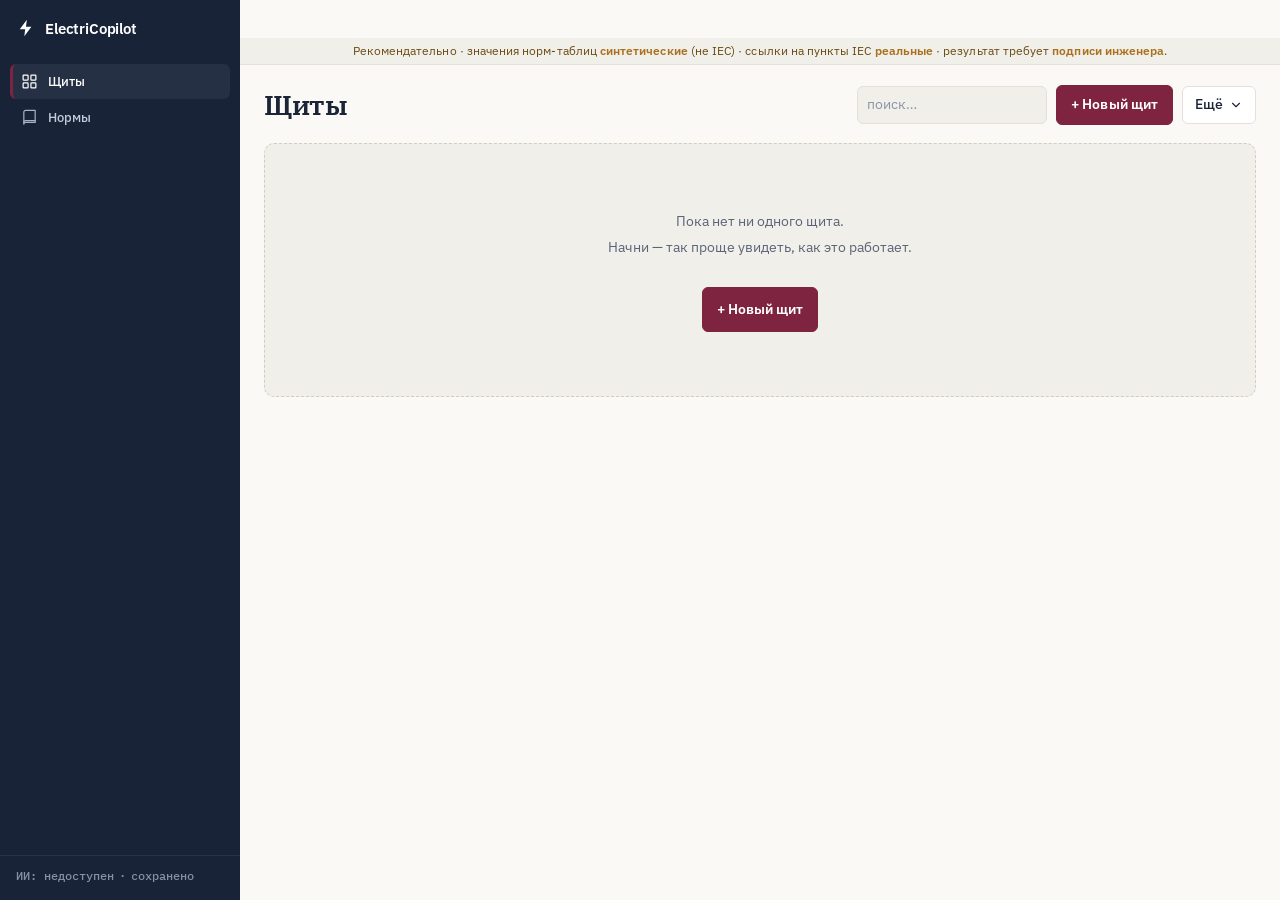
==== commit 69979b2c: "feat(v2): фундамент — токены navy/burgundy, сайдбар, навигация, дашборд Реализует design-v2-spec.md " ====
--- a/web/index.html
+++ b/web/index.html
@@ -3,343 +3,370 @@
 <head>
 <meta charset="utf-8" />
 <meta name="viewport" content="width=device-width, initial-scale=1" />
-<meta name="color-scheme" content="dark" />
+<meta name="color-scheme" content="light" />
 <title>ElectriCopilot Studio — воркбенч проектировщика электрики (IEC 60364)</title>
 <script src="https://cdn.plot.ly/plotly-2.35.2.min.js" charset="utf-8"></script>
 <link rel="preconnect" href="https://fonts.googleapis.com" />
 <link rel="preconnect" href="https://fonts.gstatic.com" crossorigin />
-<link rel="stylesheet" href="https://fonts.googleapis.com/css2?family=JetBrains+Mono:wght@400;500;600;700&family=Inter:wght@300;400;500;600;700&display=swap" />
+<link rel="stylesheet" href="https://fonts.googleapis.com/css2?family=IBM+Plex+Mono:wght@400;500;600;700&family=IBM+Plex+Sans:wght@400;500;600;700&family=IBM+Plex+Serif:wght@600&display=swap" />
 <link rel="stylesheet" href="./styles.css" />
 </head>
 <body>
-<header class="topbar">
-  <div class="brand" id="homeLink" title="К проектам">
-    <svg class="bolt" viewBox="0 0 24 24" fill="currentColor" aria-hidden="true"><path d="M13 2 4.5 13.5H11l-1 8.5 8.5-11.5H12l1-8.5Z"/></svg>
-    ElectriCopilot <span>Studio</span>
+<div class="shell">
+  <aside class="sidebar">
+    <div class="brand-mark">
+      <svg class="bolt" viewBox="0 0 24 24" fill="currentColor" aria-hidden="true"><path d="M13 2 4.5 13.5H11l-1 8.5 8.5-11.5H12l1-8.5Z"/></svg>
+      <span class="brand-text">ElectriCopilot</span>
+    </div>
+    <nav class="side-nav">
+      <button id="homeLink" class="side-nav-item" title="К щитам">
+        <svg class="side-ico" viewBox="0 0 24 24" aria-hidden="true"><rect x="3" y="3" width="7" height="7" rx="1"/><rect x="14" y="3" width="7" height="7" rx="1"/><rect x="3" y="14" width="7" height="7" rx="1"/><rect x="14" y="14" width="7" height="7" rx="1"/></svg>
+        Щиты
+      </button>
+      <button id="btnNorms" class="side-nav-item nlib-topnav" title="Нормативная библиотека">
+        <svg class="side-ico" viewBox="0 0 24 24" aria-hidden="true"><path d="M4 4.5A2.5 2.5 0 0 1 6.5 2H20v17H6.5A2.5 2.5 0 0 0 4 21.5V4.5Z"/><path d="M4 19a2.5 2.5 0 0 1 2.5-2.5H20"/></svg>
+        Нормы
+      </button>
+    </nav>
+    <div class="side-status">
+      <div id="modeTag" class="mode" title="Режим LLM">…</div>
+      <div id="saveState" class="save" title="Автосохранение">сохранено</div>
+    </div>
+  </aside>
+
+  <div class="workspace">
+    <header class="topbar">
+      <nav class="crumbs" id="crumbs"></nav>
+      <!-- design-v2-spec §2.3: one status per screen, shown on the object itself (board/circuit/card),
+           never here — kept in the DOM (id contract) but permanently hidden. -->
+      <div id="statusBadge" class="badge" hidden>—</div>
+    </header>
+    <div class="advisory" id="advisory">
+      Рекомендательно · значения норм-таблиц <b>синтетические</b> (не IEC) · ссылки на пункты IEC <b>реальные</b> ·
+      результат требует <b>подписи инженера</b>.
+    </div>
+
+    <main>
+      <!-- ============ DASHBOARD ============ -->
+      <section id="screen-dashboard" class="screen">
+        <div class="dash-head">
+          <h2>Щиты</h2>
+          <div class="dash-actions">
+            <input id="dashSearch" placeholder="поиск…" />
+            <button id="btnNewProject" class="primary cta">+ Новый щит</button>
+            <div class="menu-wrap">
+              <button id="btnDashMore" class="ghost" type="button" aria-haspopup="true" aria-expanded="false" title="Ещё действия">Ещё <svg class="icon icon-sm" viewBox="0 0 24 24" aria-hidden="true"><path d="m6 9 6 6 6-6"/></svg></button>
+              <div id="dashMoreMenu" class="dropdown-menu" hidden>
+                <button id="btnSample" class="ghost">Загрузить пример</button>
+                <label class="ghost filebtn">Импорт щита из XLSX/CSV<input id="scheduleImportFile" type="file" accept=".xlsx,.csv" hidden /></label>
+                <label class="ghost filebtn">Открыть файл проекта<input id="importFile" type="file" accept=".json,.ecproj.json" hidden /></label>
+              </div>
+            </div>
+          </div>
+        </div>
+        <section id="importReview" class="panel import-review" hidden>
+          <div class="panel-h">
+            Проверка импорта XLSX/CSV
+            <button id="btnImportCancel" class="ghost">Закрыть</button>
+          </div>
+          <p id="importSource" class="dim"></p>
+          <div id="importIssues" class="import-issues"></div>
+          <div class="import-grid">
+            <div>
+              <h3>Сопоставление колонок</h3>
+              <table class="import-table"><thead><tr><th>Колонка файла</th><th>Поле проекта</th><th>Источник</th></tr></thead><tbody id="importMappingBody"></tbody></table>
+            </div>
+            <div>
+              <h3>Предпросмотр исходных строк</h3>
+              <div id="importPreview" class="import-preview"></div>
+            </div>
+          </div>
+          <div>
+            <h3>R11 — заявлено / требуется по расчёту</h3>
+            <div id="importDiff" class="import-diff"></div>
+          </div>
+          <label class="import-confirm"><input id="importConfirm" type="checkbox" /> Я проверил сопоставление колонок и подтверждаю отмеченные допущения. Результат остаётся не подписанным (рекомендательным).</label>
+          <div class="import-actions">
+            <button id="btnImportRemap" class="ghost">Пересчитать с этим сопоставлением</button>
+            <button id="btnImportCreate" class="primary" disabled>Создать проект</button>
+          </div>
+          <p id="importIdentity" class="disclaimer"></p>
+        </section>
+        <div id="projectGrid" class="cards"></div>
+      </section>
+
+      <!-- ============ READ-ONLY SHARE ============ -->
+      <section id="screen-shared" class="screen" hidden>
+        <div class="shared-head">
+          <div>
+            <div class="badge review" title="READ-ONLY · UNSIGNED_ADVISORY">Только просмотр · не подписано</div>
+            <h2 id="sharedName">Загрузка share-ссылки…</h2>
+            <p id="sharedMeta" class="dim"></p>
+          </div>
+          <p class="shared-warning">Анонимная ссылка даёт чтение любому получателю. Изменение,
+            подпись и экспорт здесь отключены; инженерные значения заново рассчитаны сервером.</p>
+        </div>
+        <div class="sched-wrap">
+          <table class="schedule">
+            <thead><tr>
+              <th>Ref</th><th>Описание</th><th class="num">P,кВт</th><th class="no-caps num">cos φ</th><th>Фаза</th><th class="num">IB,A</th>
+              <th>Аппарат</th><th>УЗО</th><th>Кабель</th><th class="num">L,м</th><th class="num">IZ,A</th><th class="num">ΔU%</th><th>Статус</th>
+            </tr></thead>
+            <tbody id="sharedScheduleBody"></tbody>
+          </table>
+        </div>
+        <div class="totals" id="sharedTotals"></div>
+        <section class="panel sld-panel">
+          <div class="panel-h">Однолинейная схема · свежий серверный отчёт</div>
+          <div id="sharedSld" class="sld-preview"></div>
+        </section>
+        <div class="disclaimer" id="sharedIdentity"></div>
+      </section>
+
+      <!-- ============ PROJECT / BOARD ============ -->
+      <section id="screen-project" class="screen" hidden>
+        <div class="board-head">
+          <div class="board-id">
+            <input id="b_name" class="board-name" />
+            <div class="board-sub">
+              <input id="b_ref" placeholder="DB-1" title="Обозначение щита" />
+              <input id="b_location" placeholder="расположение" title="Расположение" />
+              <span class="supply" id="b_supply"></span>
+              <select id="b_pack" title="Норм-пакет"></select>
+              <span class="badge small" id="b_packStatus"></span>
+            </div>
+          </div>
+          <div class="board-actions">
+            <span id="boardRollup" class="badge">—</span>
+            <button id="btnNormcheck" class="primary" title="Детерминированная проверка R01–R10"><svg class="icon" viewBox="0 0 24 24" aria-hidden="true"><rect x="8" y="2" width="8" height="4" rx="1"/><path d="M16 4h2a2 2 0 0 1 2 2v14a2 2 0 0 1-2 2H6a2 2 0 0 1-2-2V6a2 2 0 0 1 2-2h2"/><path d="m9 14 2 2 4-4"/></svg>Нормоконтроль</button>
+            <button id="btnBundle" class="primary" title="Скачать пакет документов (SVG+DXF+XLSX+MD)"><svg class="icon" viewBox="0 0 24 24" aria-hidden="true"><path d="M21 8a2 2 0 0 0-1-1.73l-7-4a2 2 0 0 0-2 0l-7 4A2 2 0 0 0 3 8v8a2 2 0 0 0 1 1.73l7 4a2 2 0 0 0 2 0l7-4A2 2 0 0 0 21 16Z"/><path d="M3.3 7 12 12l8.7-5"/><path d="M12 22V12"/></svg>Пакет документов</button>
+            <button id="btnShare" class="ghost"><svg class="icon" viewBox="0 0 24 24" aria-hidden="true"><path d="M9 17H7A5 5 0 0 1 7 7h2"/><path d="M15 7h2a5 5 0 1 1 0 10h-2"/><line x1="8" y1="12" x2="16" y2="12"/></svg>Share-ссылка</button>
+            <div class="menu-wrap">
+              <button id="btnMore" class="ghost" type="button" aria-haspopup="true" aria-expanded="false" title="Ещё действия">Ещё <svg class="icon icon-sm" viewBox="0 0 24 24" aria-hidden="true"><path d="m6 9 6 6 6-6"/></svg></button>
+              <div id="boardMoreMenu" class="dropdown-menu" hidden>
+                <button id="btnPrint" class="ghost" title="Печатная страница / PDF"><svg class="icon" viewBox="0 0 24 24" aria-hidden="true"><path d="M6 18H4a2 2 0 0 1-2-2v-5a2 2 0 0 1 2-2h16a2 2 0 0 1 2 2v5a2 2 0 0 1-2 2h-2"/><path d="M6 9V3a1 1 0 0 1 1-1h10a1 1 0 0 1 1 1v6"/><rect x="6" y="14" width="12" height="8" rx="1"/></svg>Печать</button>
+                <button id="btnReport" class="ghost">Отчёт по щиту</button>
+                <button id="btnExportProj" class="ghost">Сохранить файл проекта</button>
+                <!-- design-v2-spec §2.2: the single global "← Назад" crumb replaces this button — id stays for the JS contract -->
+                <button id="btnBackDash" class="ghost" hidden>← К щитам</button>
+              </div>
+            </div>
+          </div>
+        </div>
+
+        <div class="sched-wrap">
+          <table class="schedule">
+            <thead><tr>
+              <th>Ref</th><th>Описание</th><th class="num">P,кВт</th><th class="no-caps num">cos φ</th><th>Фаза</th><th class="num">IB,A</th>
+              <th>Аппарат</th><th>УЗО</th><th>Кабель</th><th class="num">L,м</th><th class="num">IZ,A</th><th class="num">ΔU%</th><th>Статус</th><th></th>
+            </tr></thead>
+            <tbody id="scheduleBody"></tbody>
+          </table>
+        </div>
+
+        <div class="quickadd">
+          <button id="btnAddCircuit" class="primary">+ Добавить цепь</button>
+          <input id="nlQuick" placeholder="или опиши цепь словами: «розетки кухни 3.6 кВт, 230 В, PVC медь метод C, 18 м, автомат C, КЗ 6 кА»" />
+          <button id="btnNlAdd" class="ghost">Разобрать и добавить</button>
+        </div>
+
+        <div class="totals" id="boardTotals"></div>
+
+        <section class="panel board-copilot" id="boardCopilot">
+          <div class="panel-h">
+            Копилот щита · только предложения
+            <span class="badge review" title="UNSIGNED_ADVISORY">Не подписано · рекомендательно</span>
+          </div>
+          <div id="boardCopilotMessages" class="chat board-chat">
+            <div class="msg bot">Опиши изменение или спроси о щите. Сервер ничего не применит без подтверждения.</div>
+          </div>
+          <div class="chatbar">
+            <textarea id="boardCopilotInput" rows="2" placeholder="Например: добавь конвейер 5 кВт на L2 и покажи, что изменится"></textarea>
+            <button id="boardCopilotSend" class="primary">Отправить</button>
+          </div>
+          <div id="boardProposal" class="proposal" hidden>
+            <div id="boardProposalDiff"></div>
+            <p id="boardProposalIdentity" class="disclaimer"></p>
+            <div class="row btns">
+              <button id="boardProposalApply" class="primary">Применить</button>
+              <button id="boardProposalReject" class="ghost">Отклонить</button>
+            </div>
+          </div>
+          <button id="boardProposalUndo" class="ghost" hidden>Отменить последнее применение копилота</button>
+        </section>
+
+        <section class="panel norm-panel">
+          <div class="panel-h">
+            Нормоконтроль
+            <span id="normSummary" class="norm-summary dim">не запускался</span>
+          </div>
+          <div id="normFindings" class="norm-findings">
+            <span class="dim">Нажми «Нормоконтроль»: правила пересчитают проект на сервере и не используют сохранённые клиентские результаты.</span>
+          </div>
+          <div id="normIdentity" class="norm-identity"></div>
+        </section>
+
+        <section class="panel sld-panel">
+          <div class="panel-h">Однолинейная схема
+            <button id="btnSldRefresh" class="ghost" style="margin-left:auto">Обновить предпросмотр</button>
+          </div>
+          <div id="sldPreview" class="sld-preview"><span class="dim">Нажми «Обновить предпросмотр» или добавь цепь.</span></div>
+        </section>
+
+        <div class="disclaimer" id="projDisclaimer"></div>
+      </section>
+
+      <!-- ============ NORM LIBRARY (docs/20 §10) ============ -->
+      <section id="screen-norms" class="screen" hidden>
+        <div class="dash-head">
+          <h2>Нормы</h2>
+          <div class="dash-actions">
+            <input id="normSearchInput" placeholder="поиск по тексту норм…" />
+            <label class="ghost checkbox"><input id="normInclRepealed" type="checkbox" /> показывать утратившие силу</label>
+          </div>
+        </div>
+        <p class="dim">Официальные тексты с adilet.zan.kz. Числа для расчёта берутся только из датапаков — тексты здесь для чтения человеком.</p>
+        <div class="nlib-layout">
+          <aside class="nlib-side">
+            <h3>Документы</h3>
+            <div id="normDocList" class="nlib-doc-list"></div>
+          </aside>
+          <div id="normToc" class="nlib-toc" hidden></div>
+          <div class="nlib-main">
+            <div id="normResults" class="nlib-results" hidden></div>
+            <div id="normReader" class="nlib-reader" hidden></div>
+            <div id="normEmpty" class="empty">Выберите документ слева или найдите пункт поиском.</div>
+          </div>
+        </div>
+      </section>
+
+      <!-- ============ PRINT ============ -->
+      <section id="screen-print" class="screen" hidden>
+        <div id="printRoot" class="print-root"></div>
+      </section>
+
+      <!-- ============ CIRCUIT EDITOR ============ -->
+      <section id="screen-editor" class="screen" hidden>
+        <div class="editor-bar">
+          <!-- design-v2-spec §2.2: the single global "← Назад" crumb replaces this button — id stays for the JS contract -->
+          <button id="btnBackPanel" class="ghost" hidden>← К щиту</button>
+          <div class="ed-nav"><button id="btnPrev" class="mini">‹ пред</button><span id="edRef"></span><button id="btnNext" class="mini">след ›</button></div>
+          <div class="ed-right">
+            <span id="edSignoff" class="badge small" title="UNSIGNED_ADVISORY">Не подписано · рекомендательно</span>
+            <button id="btnSign" class="ghost">Подписать цепь</button>
+            <button id="btnSaveCircuit" class="primary">Сохранить в щит</button>
+          </div>
+        </div>
+
+        <div class="grid">
+          <aside class="col left">
+            <section class="panel">
+              <div class="panel-h">Параметры цепи</div>
+              <div class="form">
+                <fieldset class="fgroup">
+                  <legend>Нагрузка</legend>
+                  <div class="row">
+                    <label>Ref <input id="f_ref" placeholder="L1" /></label>
+                    <label>Название <input id="f_desc" value="Цепь" /></label>
+                  </div>
+                  <div class="row">
+                    <label>Ввод <select id="f_srcType"><option value="power">Мощность, Вт</option><option value="current">Ток, А</option></select></label>
+                    <label id="wrap_power">P, Вт <input id="f_power" type="number" value="3680" /></label>
+                    <label id="wrap_current" style="display:none">I, А <input id="f_current" type="number" value="20" /></label>
+                  </div>
+                  <div class="row">
+                    <label>U, В <input id="f_voltage" type="number" value="230" /></label>
+                    <label>Фаз <select id="f_phases"><option selected>1</option><option>3</option></select></label>
+                    <label>cosφ <input id="f_pf" type="number" step="0.01" value="0.95" /></label>
+                  </div>
+                  <div class="row">
+                    <label>Назначение <select id="f_purpose"><option value="lighting">освещение</option><option value="power">силовая</option><option value="socket" selected>розетки</option><option value="motor">двигатель</option><option value="general">прочее</option></select></label>
+                    <label>Фаза щита <select id="f_phase"><option>L1</option><option>L2</option><option>L3</option><option value="L1L2L3">3ф</option></select></label>
+                  </div>
+                </fieldset>
+                <fieldset class="fgroup">
+                  <legend>Кабель и прокладка</legend>
+                  <div class="row">
+                    <label>Метод <select id="f_method"><option selected>C</option><option>B1</option><option>A1</option><option>A2</option><option>B2</option><option>D</option><option>E</option><option>F</option><option>G</option></select></label>
+                    <label>Жила <select id="f_material"><option selected>Cu</option><option>Al</option></select></label>
+                    <label>Изоляция <select id="f_insulation"><option selected>PVC</option><option>XLPE</option></select></label>
+                  </div>
+                  <div class="row">
+                    <label>t окр., °C <input id="f_ambient" type="number" value="30" /></label>
+                    <label>Групп. <input id="f_grouping" type="number" value="1" /></label>
+                    <label>Длина, м <input id="f_length" type="number" value="18" /></label>
+                  </div>
+                  <div class="row">
+                    <label>Предел ΔU,% <input id="f_vdlimit" type="number" step="0.1" placeholder="авто" /></label>
+                  </div>
+                </fieldset>
+                <fieldset class="fgroup">
+                  <legend>Защита</legend>
+                  <div class="row">
+                    <label>Аппарат <select id="f_device"><option value="MCB" selected>Автомат (MCB)</option><option value="MCCB">Автомат в литом корпусе (MCCB)</option><option value="gG_fuse">Предохранитель gG</option></select></label>
+                    <label id="wrap_curve">Характеристика <select id="f_curve"><option>B</option><option selected>C</option><option>D</option></select></label>
+                  </div>
+                  <div class="row">
+                    <label>УЗО <select id="f_rcd"><option value="">нет</option><option>RCBO</option><option>RCD</option></select></label>
+                    <label>IΔn, мА <input id="f_rcd_ma" type="number" value="30" /></label>
+                  </div>
+                </fieldset>
+                <fieldset class="fgroup">
+                  <legend>Короткое замыкание</legend>
+                  <div class="row">
+                    <label>I КЗ, А <input id="f_iscc" type="number" value="3000" /></label>
+                    <label title="время отключения аппарата для проверки КЗ (мгновенная зона ≈0.01 с; не путать с 0.4 с ADS)">t КЗ, с <input id="f_tdisc" type="number" step="0.01" value="0.01" /></label>
+                  </div>
+                </fieldset>
+                <div class="row btns"><button id="recalc" class="ghost">Пересчитать</button></div>
+              </div>
+            </section>
+          </aside>
+
+          <section class="col center">
+            <div class="summary" id="summary"></div>
+            <div class="tabs" id="tabs">
+              <button data-tab="tcc" class="active">Время-токовые хар-ки</button>
+              <button data-tab="sweep">Подбор сечения</button>
+              <button data-tab="vd">Профиль ΔU</button>
+              <button data-tab="derating">Поправочные коэффициенты</button>
+              <button data-tab="sld">Однолинейка</button>
+            </div>
+            <div class="artifact">
+              <div id="plot_tcc" class="plot tabpane"></div>
+              <div id="plot_sweep" class="plot tabpane" style="display:none"></div>
+              <div id="plot_vd" class="plot tabpane" style="display:none"></div>
+              <div id="plot_derating" class="plot tabpane" style="display:none"></div>
+              <div id="plot_sld" class="tabpane" style="display:none"></div>
+            </div>
+            <div class="prov" id="provenance"></div>
+          </section>
+
+          <aside class="col right">
+            <section class="panel copilot">
+              <div class="panel-h">Копилот</div>
+              <div id="chat" class="chat"></div>
+              <div class="chatbar">
+                <textarea id="chatInput" rows="2" placeholder="Опиши цепь словами — разберу, посчитаю, проверю ревьюером"></textarea>
+                <button id="chatSend" class="primary" title="Отправить (⌘/Ctrl+Enter)" aria-label="Отправить">
+                  <svg class="icon" viewBox="0 0 24 24" aria-hidden="true"><path d="M4 12 20 4l-4 16-4.5-6L4 12Z"/><path d="m11.5 14 4.5-6"/></svg>
+                </button>
+              </div>
+              <div class="row btns">
+                <button id="btnExplain" class="ghost">Объяснить</button>
+                <button id="btnReview" class="ghost">Ревьюер</button>
+              </div>
+            </section>
+            <section class="panel">
+              <div class="panel-h">Обоснование расчёта · по пунктам норм</div>
+              <div id="trace" class="trace"></div>
+            </section>
+          </aside>
+        </div>
+      </section>
+    </main>
   </div>
-  <nav class="crumbs" id="crumbs"></nav>
-  <button id="btnNorms" class="ghost nlib-topnav" title="Нормативная библиотека">Нормы</button>
-  <div class="save" id="saveState" title="Автосохранение">сохранено</div>
-  <div id="statusBadge" class="badge">—</div>
-  <div class="mode" id="modeTag" title="Режим LLM">…</div>
-</header>
-<div class="advisory" id="advisory">
-  Рекомендательно · значения норм-таблиц <b>синтетические</b> (не IEC) · ссылки на пункты IEC <b>реальные</b> ·
-  результат требует <b>подписи инженера</b>.
 </div>
-
-<main>
-  <!-- ============ DASHBOARD ============ -->
-  <section id="screen-dashboard" class="screen">
-    <div class="dash-head">
-      <h2>Проекты — щиты</h2>
-      <div class="dash-actions">
-        <input id="dashSearch" placeholder="поиск…" />
-        <button id="btnNewProject" class="primary">+ Новый щит</button>
-        <button id="btnSample" class="ghost">Загрузить пример</button>
-        <label class="ghost filebtn">Импорт щита из XLSX/CSV<input id="scheduleImportFile" type="file" accept=".xlsx,.csv" hidden /></label>
-        <label class="ghost filebtn">Открыть файл проекта<input id="importFile" type="file" accept=".json,.ecproj.json" hidden /></label>
-      </div>
-    </div>
-    <section id="importReview" class="panel import-review" hidden>
-      <div class="panel-h">
-        Проверка импорта XLSX/CSV
-        <button id="btnImportCancel" class="ghost">Закрыть</button>
-      </div>
-      <p id="importSource" class="dim"></p>
-      <div id="importIssues" class="import-issues"></div>
-      <div class="import-grid">
-        <div>
-          <h3>Сопоставление колонок</h3>
-          <table class="import-table"><thead><tr><th>Колонка файла</th><th>Поле проекта</th><th>Источник</th></tr></thead><tbody id="importMappingBody"></tbody></table>
-        </div>
-        <div>
-          <h3>Предпросмотр исходных строк</h3>
-          <div id="importPreview" class="import-preview"></div>
-        </div>
-      </div>
-      <div>
-        <h3>R11 — заявлено / требуется по расчёту</h3>
-        <div id="importDiff" class="import-diff"></div>
-      </div>
-      <label class="import-confirm"><input id="importConfirm" type="checkbox" /> Я проверил сопоставление колонок и подтверждаю отмеченные допущения. Результат остаётся не подписанным (рекомендательным).</label>
-      <div class="import-actions">
-        <button id="btnImportRemap" class="ghost">Пересчитать с этим сопоставлением</button>
-        <button id="btnImportCreate" class="primary" disabled>Создать проект</button>
-      </div>
-      <p id="importIdentity" class="disclaimer"></p>
-    </section>
-    <div id="projectGrid" class="cards"></div>
-  </section>
-
-  <!-- ============ READ-ONLY SHARE ============ -->
-  <section id="screen-shared" class="screen" hidden>
-    <div class="shared-head">
-      <div>
-        <div class="badge review" title="READ-ONLY · UNSIGNED_ADVISORY">Только просмотр · не подписано</div>
-        <h2 id="sharedName">Загрузка share-ссылки…</h2>
-        <p id="sharedMeta" class="dim"></p>
-      </div>
-      <p class="shared-warning">Анонимная ссылка даёт чтение любому получателю. Изменение,
-        подпись и экспорт здесь отключены; инженерные значения заново рассчитаны сервером.</p>
-    </div>
-    <div class="sched-wrap">
-      <table class="schedule">
-        <thead><tr>
-          <th>Ref</th><th>Описание</th><th>P,кВт</th><th class="no-caps">cos φ</th><th>Фаза</th><th>IB,A</th>
-          <th>Аппарат</th><th>УЗО</th><th>Кабель</th><th>L,м</th><th>IZ,A</th><th>ΔU%</th><th>Статус</th>
-        </tr></thead>
-        <tbody id="sharedScheduleBody"></tbody>
-      </table>
-    </div>
-    <div class="totals" id="sharedTotals"></div>
-    <section class="panel sld-panel">
-      <div class="panel-h">Однолинейная схема · свежий серверный отчёт</div>
-      <div id="sharedSld" class="sld-preview"></div>
-    </section>
-    <div class="disclaimer" id="sharedIdentity"></div>
-  </section>
-
-  <!-- ============ PROJECT / BOARD ============ -->
-  <section id="screen-project" class="screen" hidden>
-    <div class="board-head">
-      <div class="board-id">
-        <input id="b_name" class="board-name" />
-        <div class="board-sub">
-          <input id="b_ref" placeholder="DB-1" title="Обозначение щита" />
-          <input id="b_location" placeholder="расположение" title="Расположение" />
-          <span class="supply" id="b_supply"></span>
-          <select id="b_pack" title="Норм-пакет"></select>
-          <span class="badge small" id="b_packStatus"></span>
-        </div>
-      </div>
-      <div class="board-actions">
-        <span id="boardRollup" class="badge">—</span>
-        <button id="btnNormcheck" class="primary" title="Детерминированная проверка R01–R10"><svg class="icon" viewBox="0 0 24 24" aria-hidden="true"><rect x="8" y="2" width="8" height="4" rx="1"/><path d="M16 4h2a2 2 0 0 1 2 2v14a2 2 0 0 1-2 2H6a2 2 0 0 1-2-2V6a2 2 0 0 1 2-2h2"/><path d="m9 14 2 2 4-4"/></svg>Нормоконтроль</button>
-        <button id="btnBundle" class="primary" title="Скачать пакет документов (SVG+DXF+XLSX+MD)"><svg class="icon" viewBox="0 0 24 24" aria-hidden="true"><path d="M21 8a2 2 0 0 0-1-1.73l-7-4a2 2 0 0 0-2 0l-7 4A2 2 0 0 0 3 8v8a2 2 0 0 0 1 1.73l7 4a2 2 0 0 0 2 0l7-4A2 2 0 0 0 21 16Z"/><path d="M3.3 7 12 12l8.7-5"/><path d="M12 22V12"/></svg>Пакет документов</button>
-        <button id="btnShare" class="ghost"><svg class="icon" viewBox="0 0 24 24" aria-hidden="true"><path d="M9 17H7A5 5 0 0 1 7 7h2"/><path d="M15 7h2a5 5 0 1 1 0 10h-2"/><line x1="8" y1="12" x2="16" y2="12"/></svg>Share-ссылка</button>
-        <div class="dropdown">
-          <button id="btnMore" class="ghost" data-menu-trigger aria-haspopup="true" aria-expanded="false" title="Ещё действия">Ещё<svg class="icon icon-sm" viewBox="0 0 24 24" aria-hidden="true"><path d="m6 9 6 6 6-6"/></svg></button>
-          <div class="dropdown-menu" role="menu">
-            <button id="btnPrint" title="Печатная страница / PDF"><svg class="icon icon-sm" viewBox="0 0 24 24" aria-hidden="true"><path d="M6 18H4a2 2 0 0 1-2-2v-5a2 2 0 0 1 2-2h16a2 2 0 0 1 2 2v5a2 2 0 0 1-2 2h-2"/><path d="M6 9V3a1 1 0 0 1 1-1h10a1 1 0 0 1 1 1v6"/><rect x="6" y="14" width="12" height="8" rx="1"/></svg>Печать</button>
-            <button id="btnReport">Отчёт по щиту</button>
-            <button id="btnExportProj">Сохранить файл проекта</button>
-          </div>
-        </div>
-        <button id="btnBackDash" class="ghost" hidden>← К проектам</button>
-      </div>
-    </div>
-
-    <div class="sched-wrap">
-      <table class="schedule">
-        <thead><tr>
-          <th>Ref</th><th>Описание</th><th>P,кВт</th><th class="no-caps">cos φ</th><th>Фаза</th><th>IB,A</th>
-          <th>Аппарат</th><th>УЗО</th><th>Кабель</th><th>L,м</th><th>IZ,A</th><th>ΔU%</th><th>Статус</th><th></th>
-        </tr></thead>
-        <tbody id="scheduleBody"></tbody>
-      </table>
-    </div>
-
-    <div class="quickadd">
-      <button id="btnAddCircuit" class="primary">+ Добавить цепь</button>
-      <input id="nlQuick" placeholder="или опиши цепь словами: «розетки кухни 3.6 кВт, 230 В, PVC медь метод C, 18 м, автомат C, КЗ 6 кА»" />
-      <button id="btnNlAdd" class="ghost">Разобрать и добавить</button>
-    </div>
-
-    <div class="totals" id="boardTotals"></div>
-
-    <section class="panel board-copilot" id="boardCopilot">
-      <div class="panel-h">
-        Копилот щита · только предложения
-        <span class="badge review" title="UNSIGNED_ADVISORY">Не подписано · рекомендательно</span>
-      </div>
-      <div id="boardCopilotMessages" class="chat board-chat">
-        <div class="msg bot">Опиши изменение или спроси о щите. Сервер ничего не применит без подтверждения.</div>
-      </div>
-      <div class="chatbar">
-        <textarea id="boardCopilotInput" rows="2" placeholder="Например: добавь конвейер 5 кВт на L2 и покажи, что изменится"></textarea>
-        <button id="boardCopilotSend" class="primary">Отправить</button>
-      </div>
-      <div id="boardProposal" class="proposal" hidden>
-        <div id="boardProposalDiff"></div>
-        <p id="boardProposalIdentity" class="disclaimer"></p>
-        <div class="row btns">
-          <button id="boardProposalApply" class="primary">Применить</button>
-          <button id="boardProposalReject" class="ghost">Отклонить</button>
-        </div>
-      </div>
-      <button id="boardProposalUndo" class="ghost" hidden>Отменить последнее применение копилота</button>
-    </section>
-
-    <section class="panel norm-panel">
-      <div class="panel-h">
-        Нормоконтроль
-        <span id="normSummary" class="norm-summary dim">не запускался</span>
-      </div>
-      <div id="normFindings" class="norm-findings">
-        <span class="dim">Нажми «Нормоконтроль»: правила пересчитают проект на сервере и не используют сохранённые клиентские результаты.</span>
-      </div>
-      <div id="normIdentity" class="norm-identity"></div>
-    </section>
-
-    <section class="panel sld-panel">
-      <div class="panel-h">Однолинейная схема
-        <button id="btnSldRefresh" class="ghost" style="margin-left:auto">Обновить предпросмотр</button>
-      </div>
-      <div id="sldPreview" class="sld-preview"><span class="dim">Нажми «Обновить предпросмотр» или добавь цепь.</span></div>
-    </section>
-
-    <div class="disclaimer" id="projDisclaimer"></div>
-  </section>
-
-  <!-- ============ NORM LIBRARY (docs/20 §10) ============ -->
-  <section id="screen-norms" class="screen" hidden>
-    <div class="dash-head">
-      <h2>Нормы</h2>
-      <div class="dash-actions">
-        <input id="normSearchInput" placeholder="поиск по тексту норм…" />
-        <label class="ghost checkbox"><input id="normInclRepealed" type="checkbox" /> показывать утратившие силу</label>
-      </div>
-    </div>
-    <p class="dim">Официальные тексты с adilet.zan.kz. Числа для расчёта берутся только из датапаков — тексты здесь для чтения человеком.</p>
-    <div class="nlib-layout">
-      <aside class="nlib-side">
-        <h3>Документы</h3>
-        <div id="normDocList" class="nlib-doc-list"></div>
-      </aside>
-      <div id="normToc" class="nlib-toc" hidden></div>
-      <div class="nlib-main">
-        <div id="normResults" class="nlib-results" hidden></div>
-        <div id="normReader" class="nlib-reader" hidden></div>
-        <div id="normEmpty" class="empty">Выберите документ слева или найдите пункт поиском.</div>
-      </div>
-    </div>
-  </section>
-
-  <!-- ============ PRINT ============ -->
-  <section id="screen-print" class="screen" hidden>
-    <div id="printRoot" class="print-root"></div>
-  </section>
-
-  <!-- ============ CIRCUIT EDITOR ============ -->
-  <section id="screen-editor" class="screen" hidden>
-    <div class="editor-bar">
-      <button id="btnBackPanel" class="ghost">← К щиту</button>
-      <div class="ed-nav"><button id="btnPrev" class="mini">‹ пред</button><span id="edRef"></span><button id="btnNext" class="mini">след ›</button></div>
-      <div class="ed-right">
-        <span id="edSignoff" class="badge small" title="UNSIGNED_ADVISORY">Не подписано · рекомендательно</span>
-        <button id="btnSign" class="ghost">Подписать цепь</button>
-        <button id="btnSaveCircuit" class="primary">Сохранить в щит</button>
-      </div>
-    </div>
-
-    <div class="grid">
-      <aside class="col left">
-        <section class="panel">
-          <div class="panel-h">Параметры цепи</div>
-          <div class="form">
-            <fieldset class="fgroup">
-              <legend>Нагрузка</legend>
-              <div class="row">
-                <label>Ref <input id="f_ref" placeholder="L1" /></label>
-                <label>Название <input id="f_desc" value="Цепь" /></label>
-              </div>
-              <div class="row">
-                <label>Ввод <select id="f_srcType"><option value="power">Мощность, Вт</option><option value="current">Ток, А</option></select></label>
-                <label id="wrap_power">P, Вт <input id="f_power" type="number" value="3680" /></label>
-                <label id="wrap_current" style="display:none">I, А <input id="f_current" type="number" value="20" /></label>
-              </div>
-              <div class="row">
-                <label>U, В <input id="f_voltage" type="number" value="230" /></label>
-                <label>Фаз <select id="f_phases"><option selected>1</option><option>3</option></select></label>
-                <label>cosφ <input id="f_pf" type="number" step="0.01" value="0.95" /></label>
-              </div>
-              <div class="row">
-                <label>Назначение <select id="f_purpose"><option value="lighting">освещение</option><option value="power">силовая</option><option value="socket" selected>розетки</option><option value="motor">двигатель</option><option value="general">прочее</option></select></label>
-                <label>Фаза щита <select id="f_phase"><option>L1</option><option>L2</option><option>L3</option><option value="L1L2L3">3ф</option></select></label>
-              </div>
-            </fieldset>
-            <fieldset class="fgroup">
-              <legend>Кабель и прокладка</legend>
-              <div class="row">
-                <label>Метод <select id="f_method"><option selected>C</option><option>B1</option><option>A1</option><option>A2</option><option>B2</option><option>D</option><option>E</option><option>F</option><option>G</option></select></label>
-                <label>Жила <select id="f_material"><option selected>Cu</option><option>Al</option></select></label>
-                <label>Изоляция <select id="f_insulation"><option selected>PVC</option><option>XLPE</option></select></label>
-              </div>
-              <div class="row">
-                <label>t окр., °C <input id="f_ambient" type="number" value="30" /></label>
-                <label>Групп. <input id="f_grouping" type="number" value="1" /></label>
-                <label>Длина, м <input id="f_length" type="number" value="18" /></label>
-              </div>
-              <div class="row">
-                <label>Предел ΔU,% <input id="f_vdlimit" type="number" step="0.1" placeholder="авто" /></label>
-              </div>
-            </fieldset>
-            <fieldset class="fgroup">
-              <legend>Защита</legend>
-              <div class="row">
-                <label>Аппарат <select id="f_device"><option value="MCB" selected>Автомат (MCB)</option><option value="MCCB">Автомат в литом корпусе (MCCB)</option><option value="gG_fuse">Предохранитель gG</option></select></label>
-                <label id="wrap_curve">Характеристика <select id="f_curve"><option>B</option><option selected>C</option><option>D</option></select></label>
-              </div>
-              <div class="row">
-                <label>УЗО <select id="f_rcd"><option value="">нет</option><option>RCBO</option><option>RCD</option></select></label>
-                <label>IΔn, мА <input id="f_rcd_ma" type="number" value="30" /></label>
-              </div>
-            </fieldset>
-            <fieldset class="fgroup">
-              <legend>Короткое замыкание</legend>
-              <div class="row">
-                <label>I КЗ, А <input id="f_iscc" type="number" value="3000" /></label>
-                <label title="время отключения аппарата для проверки КЗ (мгновенная зона ≈0.01 с; не путать с 0.4 с ADS)">t КЗ, с <input id="f_tdisc" type="number" step="0.01" value="0.01" /></label>
-              </div>
-            </fieldset>
-            <div class="row btns"><button id="recalc" class="ghost">Пересчитать</button></div>
-          </div>
-        </section>
-      </aside>
-
-      <section class="col center">
-        <div class="summary" id="summary"></div>
-        <div class="tabs" id="tabs">
-          <button data-tab="tcc" class="active">Время-токовые хар-ки</button>
-          <button data-tab="sweep">Подбор сечения</button>
-          <button data-tab="vd">Профиль ΔU</button>
-          <button data-tab="derating">Поправочные коэффициенты</button>
-          <button data-tab="sld">Однолинейка</button>
-        </div>
-        <div class="artifact">
-          <div id="plot_tcc" class="plot tabpane"></div>
-          <div id="plot_sweep" class="plot tabpane" style="display:none"></div>
-          <div id="plot_vd" class="plot tabpane" style="display:none"></div>
-          <div id="plot_derating" class="plot tabpane" style="display:none"></div>
-          <div id="plot_sld" class="tabpane" style="display:none"></div>
-        </div>
-        <div class="prov" id="provenance"></div>
-      </section>
-
-      <aside class="col right">
-        <section class="panel copilot">
-          <div class="panel-h">Копилот</div>
-          <div id="chat" class="chat"></div>
-          <div class="chatbar">
-            <textarea id="chatInput" rows="2" placeholder="Опиши цепь словами — разберу, посчитаю, проверю ревьюером"></textarea>
-            <button id="chatSend" class="primary" title="Отправить (⌘/Ctrl+Enter)" aria-label="Отправить">
-              <svg class="icon" viewBox="0 0 24 24" aria-hidden="true"><path d="M4 12 20 4l-4 16-4.5-6L4 12Z"/><path d="m11.5 14 4.5-6"/></svg>
-            </button>
-          </div>
-          <div class="row btns">
-            <button id="btnExplain" class="ghost">Объяснить</button>
-            <button id="btnReview" class="ghost">Ревьюер</button>
-          </div>
-        </section>
-        <section class="panel">
-          <div class="panel-h">Обоснование расчёта · по пунктам норм</div>
-          <div id="trace" class="trace"></div>
-        </section>
-      </aside>
-    </div>
-  </section>
-</main>
 
 <!-- Reader side panel: opens on a citation click from the report / normcheck (docs/20 §10.3) -->
 <aside id="normPanel" class="nlib-panel" hidden>
--- a/web/styles.css
+++ b/web/styles.css
@@ -1,71 +1,85 @@
 /* ============================================================================
-   ElectriCopilot Studio — «Инженерная консоль» design system (design/proto-a)
-   Dark engineering console. Inter (UI) + JetBrains Mono (data/mono).
+   ElectriCopilot Studio — «Navy & Burgundy» design system v2 (docs/design-v2-spec.md)
+   Dark navy left sidebar (navigation/status) + light warm-paper workspace (data).
+   IBM Plex Serif (screen titles + board names only) + IBM Plex Sans (UI) +
+   IBM Plex Mono (numbers/data/codes). Light theme only.
    NOTE: CSS variable names + all classes/ids are a frozen contract with app.js —
-   values changed / tokens added, never renamed.
+   values changed / tokens added, never renamed. The v1 (proto-C) token names
+   below are kept as aliases into the v2 palette for exactly that reason.
    ============================================================================ */
 
 :root{
-  color-scheme: dark;
-  /* ---- surfaces (base → elevated) ---- */
-  --bg:#0B0D12;              /* app background */
-  --bg-2:#0D1017;
-  --panel:#12151B;          /* cards, panels, header */
-  --panel2:#171B23;         /* inputs, table header, secondary surfaces */
-  --elev:#191D26;           /* hover / raised */
-  --line:rgba(255,255,255,.07);   /* borders */
-  --line-2:rgba(255,255,255,.14); /* dividers, stronger borders */
-
-  /* ---- text ---- */
-  --txt:#E8EAF0;            /* primary text (matches JS chart/SLD text) */
-  --dim:#9AA3B5;            /* secondary text (AA >=4.5:1 on all surfaces) */
-  --faint:#6B7385;          /* tertiary / hints (AA >=4.5:1 on panel/elev) */
-
-  /* ---- brand / accents ---- */
-  --acc:#4C8DFF;            /* single accent — electrician blue */
-  --acc-2:#7AB0FF;          /* secondary blue (chart traces) */
-  --acc-press:#2F6FE0;      /* pressed primary */
-  --acc-soft:rgba(76,141,255,.14);
-  --acc-ink:#FFFFFF;        /* text on primary buttons */
-  --amber:#D29922;          /* caution / illustrative accent */
-  --amber-soft:rgba(210,153,34,.14);
-
-  /* ---- status ---- */
-  --ok:#3FB950; --warn:#D29922; --bad:#F85149;
-  --ok-soft:rgba(63,185,80,.14); --warn-soft:rgba(210,153,34,.14); --bad-soft:rgba(248,81,73,.14);
+  /* ---- v2 canonical palette (design-v2-spec §1) ---- */
+  --paper:#FAF9F6;          /* workspace background (warm paper) */
+  --card:#FFFFFF;           /* panels/cards */
+  --wash:#F1EFE9;           /* inserts, hover, table header */
+  --line:#E5E1D8;           /* borders */
+  --line-2:#D3CDBF;         /* strong borders / dividers */
+
+  --ink:#1C2536;            /* primary text (dark navy-ink) */
+  --dim:#5A6478;            /* secondary text */
+  --faint:#8B93A5;          /* tertiary text / hints */
+
+  --navy:#24407A;           /* interactive: buttons, links, active states, focus */
+  --navy-press:#1B3161;
+  --navy-soft:rgba(36,64,122,.09);
+
+  --burgundy:#7E2440;       /* brand accent: primary CTA, active sidebar item, key figures */
+  --burgundy-press:#66192F;
+  --burgundy-soft:rgba(126,36,64,.08);
+
+  --ok:#2E7D4F; --warn:#A9701E; --bad:#C8321F;
+  --ok-soft:rgba(46,125,79,.10); --warn-soft:rgba(169,112,30,.10); --bad-soft:rgba(200,50,31,.10);
+
+  /* ---- v1 (proto-C) aliases — old names kept live, remapped onto the v2 palette ---- */
+  --bg:var(--paper); --bg-2:#F1EFE9;
+  --panel:var(--card); --panel2:var(--wash); --elev:#ECE7DC;
+  --txt:var(--ink);                          /* NOTE: client-side chart/SLD JS (app.js) still
+    hardcodes the old #121619 ink literal — §3 (chart repaint) reconciles it in a later phase. */
+  --acc:var(--navy); --acc-2:#4F6CA8; --acc-press:var(--navy-press); --acc-soft:var(--navy-soft); --acc-ink:#FFFFFF;
+  --amber:var(--warn); --amber-soft:var(--warn-soft);
 
   /* ---- type ---- */
-  --sans:'Inter',-apple-system,BlinkMacSystemFont,'Segoe UI',Roboto,sans-serif;
-  --mono:'JetBrains Mono',ui-monospace,'SF Mono',Menlo,Consolas,monospace;
-
-  /* ---- scale ---- */
-  --r-sm:8px; --r:9px; --r-lg:10px; --r-xl:14px;
-  --shadow:0 1px 0 rgba(255,255,255,.03),0 6px 16px -8px rgba(0,0,0,.55);
-  --shadow-lg:0 1px 0 rgba(255,255,255,.04),0 20px 48px -18px rgba(0,0,0,.65);
-  --ring:0 0 0 2px var(--bg),0 0 0 4px var(--acc);  /* two-layer: bg separator + solid --acc */
-  --dur:.16s; --ease:cubic-bezier(.2,.6,.25,1);
+  --serif:'IBM Plex Serif',Georgia,serif;    /* screen h1/h2 + board names only — never buttons/tables/panel-h */
+  --sans:'IBM Plex Sans',-apple-system,BlinkMacSystemFont,'Segoe UI',Roboto,sans-serif;
+  --mono:'IBM Plex Mono',ui-monospace,'SF Mono',Menlo,Consolas,monospace;
+
+  /* ---- scale (design-v2-spec §1: 6px controls, 10px cards/panels) ---- */
+  --r-sm:6px; --r:6px; --r-lg:10px; --r-xl:10px;
+  --shadow:0 1px 2px rgba(28,37,54,.05);              /* quiet — the only shadow on cards */
+  --shadow-lg:0 4px 16px rgba(28,37,54,.14);           /* noticeable — dropdown/popover/toast only */
+  --ring:0 0 0 2px #fff,0 0 0 4px var(--navy);         /* two-layer: white separator + solid navy */
+  --dur:.14s; --ease:cubic-bezier(.2,.6,.25,1);
 
   /* ---- z-index scale ---- */
-  --z-base:0; --z-sticky:20; --z-header:40; --z-menu:60; --z-toast:100; --z-modal:1000;
+  --z-base:0; --z-sticky:20; --z-header:40; --z-toast:100; --z-modal:1000;
+
+  /* ---- sidebar (deep navy, design-v2-spec §2.1) ---- */
+  --sb-bg:#182338;
+  --sb-text:#C4CBDA;
+  --sb-text-dim:#8890A6;
+  --sb-border:rgba(255,255,255,.08);
+  --sb-active-bg:rgba(255,255,255,.06);
+  --sb-hover-bg:rgba(255,255,255,.04);
+
+  /* ---- table header ---- */
+  --thead-bg:var(--wash);
 }
 
 *{box-sizing:border-box}
 html{scroll-behavior:smooth}
 body{
   margin:0; color:var(--txt);
-  font:400 14px/1.5 var(--sans);
-  background:
-    radial-gradient(1100px 520px at 50% -140px, rgba(76,141,255,.07), transparent 60%),
-    var(--bg);
-  background-attachment:fixed;
+  font:400 14px/1.55 var(--sans);
+  background:var(--bg);
   -webkit-font-smoothing:antialiased; text-rendering:optimizeLegibility;
   font-variant-numeric:tabular-nums;
 }
-::selection{background:rgba(76,141,255,.32);color:var(--txt)}
+::selection{background:rgba(36,64,122,.16)}
 ::-webkit-scrollbar{width:11px;height:11px}
-::-webkit-scrollbar-thumb{background:rgba(255,255,255,.14);border:3px solid transparent;border-radius:20px;background-clip:padding-box}
-::-webkit-scrollbar-thumb:hover{background:rgba(255,255,255,.22);background-clip:padding-box}
-* { scrollbar-width:thin; scrollbar-color:rgba(255,255,255,.14) transparent }
+::-webkit-scrollbar-thumb{background:#D6D0C2;border:3px solid transparent;border-radius:20px;background-clip:padding-box}
+::-webkit-scrollbar-thumb:hover{background:#C2BAA6;background-clip:padding-box}
+* { scrollbar-width:thin; scrollbar-color:#D6D0C2 transparent }
 
 button{cursor:pointer;font:inherit;color:inherit}
 button:has(.icon){display:inline-flex;align-items:center;justify-content:center;gap:6px}
@@ -95,128 +109,180 @@
 .icon{width:16px;height:16px;flex:none;stroke:currentColor;fill:none;stroke-width:1.9;stroke-linecap:round;stroke-linejoin:round}
 .icon-sm{width:14px;height:14px}
 
-/* ===================== top bar ===================== */
-.topbar{display:flex;align-items:center;gap:14px;padding:0 18px;height:52px;
-  background:rgba(11,13,18,.78);
-  backdrop-filter:blur(10px);border-bottom:1px solid var(--line);
-  position:sticky;top:0;z-index:var(--z-header)}
-.brand{display:flex;align-items:center;gap:8px;font-weight:600;font-size:15.5px;letter-spacing:-.01em;cursor:pointer}
-.brand .bolt{width:22px;height:22px;color:var(--acc)}
-.brand span{color:var(--acc)}
-.badge{margin-left:auto;padding:4px 12px;border-radius:20px;font:600 12px/1 var(--mono);letter-spacing:.02em;
+/* ===================== app shell: sidebar + workspace ===================== */
+.shell{display:flex;min-height:100vh}
+/* design-v2-spec §2.1: sidebar 240px */
+.sidebar{flex:0 0 240px;width:240px;background:var(--sb-bg);color:var(--sb-text);
+  display:flex;flex-direction:column;position:sticky;top:0;height:100vh;overflow-y:auto}
+/* design-v2-spec §2.1: brand sans 15px/600 */
+.brand-mark{display:flex;align-items:center;gap:9px;padding:18px 16px 14px;font:600 15px var(--sans);letter-spacing:-.01em;color:#fff}
+.brand-mark .bolt{width:20px;height:20px;color:#fff;flex:none}
+.side-nav{display:flex;flex-direction:column;gap:1px;padding:8px 10px;margin-top:4px}
+.side-nav-item{display:flex;align-items:center;gap:10px;background:transparent;color:var(--sb-text);
+  border:none;border-left:3px solid transparent;border-radius:var(--r-sm);padding:9px 10px 9px 8px;
+  font:500 13px var(--sans);text-align:left;transition:background var(--dur) var(--ease),color var(--dur)}
+.side-nav-item .side-ico{width:17px;height:17px;flex:none;stroke:currentColor;fill:none;stroke-width:1.7;stroke-linecap:round;stroke-linejoin:round;opacity:.85}
+.side-nav-item:hover{background:var(--sb-hover-bg);color:#fff}
+.side-nav-item.active{background:var(--sb-active-bg);color:#fff;border-left-color:var(--burgundy)}
+.side-nav-item.active .side-ico{opacity:1}
+/* one quiet status line (design-v2-spec §2.1): #modeTag + #saveState side by side, no traffic-light
+   dots, 12px. gap (not embedded spaces) separates the two — content:"·" glued straight onto the
+   preceding word otherwise ("активен· сохранено") since flex items don't collapse-space themselves. */
+.side-status{margin-top:auto;padding:12px 16px 16px;border-top:1px solid var(--sb-border);
+  display:flex;align-items:baseline;flex-wrap:wrap;gap:5px;overflow:hidden}
+.side-status .mode{font:500 12px/1.3 var(--mono);color:var(--sb-text-dim);white-space:normal}
+.side-status .save{font:500 12px/1.3 var(--mono);color:var(--sb-text-dim);
+  display:inline;padding:0;border:none;margin-left:0}
+.side-status .save::before{content:"·";margin-right:5px}
+.side-status .save:empty{display:none}
+.side-status .save.saving{color:#C9A667}
+.side-status .save.saved{color:var(--sb-text-dim)}
+.side-status .save.unsaved{color:#D98080}
+
+.workspace{flex:1;min-width:0;display:flex;flex-direction:column;height:100vh}
+
+/* ===================== workspace top bar =====================
+   design-v2-spec §2.3: a thin strip that blends with the page background.
+   #statusBadge is permanently hidden (see index.html) — the per-object status
+   pill (board/circuit/card) is the only status shown now — so this bar carries
+   nothing but the single "← back" crumb on the left. */
+.topbar{display:flex;align-items:center;gap:14px;padding:0 20px;height:38px;flex:0 0 auto;
+  background:var(--paper)}
+.badge{margin-left:auto;padding:3px 11px;border-radius:20px;font:600 11.5px/1 var(--mono);letter-spacing:.02em;
   background:var(--panel2);border:1px solid var(--line);color:var(--dim);white-space:nowrap;
   display:inline-flex;align-items:center;gap:6px}
+/* [hidden] обязан побеждать: .badge{display:inline-flex} перебивает атрибут (design-v2-spec §2.3 —
+   #statusBadge is permanently hidden) — same fix already applied to .toast[hidden]/#screen-editor[hidden] */
+#statusBadge[hidden]{display:none}
 .badge::before{content:"";width:7px;height:7px;border-radius:50%;background:currentColor;opacity:.9}
-.badge.pass{color:var(--ok);border-color:rgba(63,185,80,.4);background:var(--ok-soft)}
-.badge.fail{color:var(--bad);border-color:rgba(248,81,73,.4);background:var(--bad-soft)}
-.badge.review{color:var(--warn);border-color:rgba(210,153,34,.4);background:var(--warn-soft)}
+.badge.pass{color:var(--ok);border-color:rgba(46,125,79,.4);background:var(--ok-soft)}
+.badge.fail{color:var(--bad);border-color:rgba(200,50,31,.4);background:var(--bad-soft)}
+.badge.review{color:var(--warn);border-color:rgba(169,112,30,.4);background:var(--warn-soft)}
 .badge.small{font-size:11px;padding:3px 10px}
+
+/* ===================== advisory ribbon (design-v2-spec §2.8: 26px, wash bg, amber text) ===================== */
+.advisory{background:var(--wash);flex:0 0 auto;
+  border-bottom:1px solid var(--line);color:#6B4A12;
+  font-size:11.5px;line-height:26px;padding:0 20px;text-align:center;letter-spacing:.005em}
+.advisory[hidden]{display:none}
+.advisory b{color:var(--amber);font-weight:600}
+
+/* ===================== breadcrumbs (single "← back" element, design-v2-spec §2.2) ===================== */
+.crumbs{display:flex;gap:7px;align-items:center;color:var(--dim);font-size:12.5px;font-weight:500;min-height:16px}
+.crumbs a{color:var(--navy);cursor:pointer}
+.crumbs a:hover{text-decoration:underline}
 .mode{font:500 11.5px/1 var(--mono);color:var(--faint);white-space:nowrap}
 
-/* ===================== advisory ribbon (compact strip, not a banner) ===================== */
-.advisory{background:var(--warn-soft);
-  border-bottom:1px solid rgba(210,153,34,.22);color:var(--warn);
-  min-height:28px;line-height:1.35;
-  font-size:11px;padding:5px 16px;text-align:center;letter-spacing:.005em;
-  overflow:hidden;text-overflow:ellipsis}
-.advisory b{color:var(--warn);font-weight:700}
-
-/* ===================== breadcrumbs / save chip ===================== */
-.crumbs{display:flex;gap:7px;align-items:center;color:var(--dim);font-size:13px;font-weight:500}
-.crumbs a{color:var(--acc);cursor:pointer}
-.crumbs a:hover{text-decoration:underline}
-.save{margin-left:auto;font:500 11.5px/1 var(--mono);color:var(--faint);
-  display:inline-flex;align-items:center;gap:6px;padding:4px 10px;border-radius:20px;border:1px solid transparent;transition:color var(--dur),border-color var(--dur)}
-.save::before{content:"";width:6px;height:6px;border-radius:50%;background:currentColor}
-.save.saving{color:var(--warn)}
-.save.saved{color:var(--ok)}
-.save.unsaved{color:var(--bad)}
-
 /* ===================== screens / layout ===================== */
-main{min-height:calc(100vh - 52px - 30px)}
-.screen{padding:22px 24px;max-width:1560px;margin:0 auto}
+main{flex:1;min-height:0;overflow-y:auto}
+.screen{padding:20px 24px;max-width:1560px;margin:0 auto}
 
 /* buttons -------------------------------------------------------------- */
-button.primary{background:linear-gradient(180deg,var(--acc),var(--acc-press));color:var(--acc-ink);
-  border:none;border-radius:var(--r-sm);padding:8px 14px;font-weight:600;letter-spacing:.01em;
-  box-shadow:0 1px 0 rgba(0,0,0,.25),0 4px 14px -6px rgba(76,141,255,.5);
-  transition:transform var(--dur) var(--ease),box-shadow var(--dur) var(--ease),filter var(--dur)}
-button.primary:hover{filter:brightness(1.06)}
-button.primary:active{transform:translateY(1px)}
-button.ghost{background:var(--panel2);color:var(--txt);border:1px solid var(--line);border-radius:var(--r-sm);
-  padding:7px 12px;font-weight:500;transition:border-color var(--dur) var(--ease),background var(--dur) var(--ease),transform var(--dur)}
+button.primary{background:var(--acc);color:var(--acc-ink);
+  border:1px solid var(--acc);border-radius:var(--r-sm);padding:8px 14px;font-weight:600;letter-spacing:.005em;
+  box-shadow:none;transition:background var(--dur) var(--ease),filter var(--dur)}
+button.primary:hover{background:var(--acc-press);border-color:var(--acc-press)}
+button.primary:active{filter:brightness(.95)}
+/* design-v2-spec §1/§4: burgundy is reserved for the ONE main CTA of a screen (here: dashboard's
+   "+ Новый щит") — every other .primary button stays navy/interactive. Add .cta to promote a button;
+   other screens' main CTAs (Нормоконтроль, Сохранить в щит…) get it in their own phases. */
+button.primary.cta{background:var(--burgundy);border-color:var(--burgundy)}
+button.primary.cta:hover{background:var(--burgundy-press);border-color:var(--burgundy-press)}
+button.ghost{background:var(--panel);color:var(--txt);border:1px solid var(--line);border-radius:var(--r-sm);
+  padding:7px 12px;font-weight:500;transition:border-color var(--dur) var(--ease),background var(--dur) var(--ease)}
 button.ghost:hover{border-color:var(--line-2);background:var(--elev)}
-button.ghost:active{transform:translateY(1px)}
-button.mini{background:var(--panel2);color:var(--acc);border:1px solid var(--line);border-radius:var(--r-sm);
+button.ghost:active{background:var(--panel2)}
+button.mini{background:var(--panel);color:var(--acc);border:1px solid var(--line);border-radius:var(--r-sm);
   padding:3px 9px;font:500 12px var(--mono);transition:border-color var(--dur),background var(--dur)}
 button.mini:hover{border-color:var(--acc);background:var(--elev)}
 .filebtn{display:inline-flex;align-items:center;gap:6px;cursor:pointer}
-.filebtn.primary{background:linear-gradient(180deg,var(--acc),var(--acc-press));color:var(--acc-ink);
-  border:none;border-radius:var(--r-sm);padding:8px 14px;font-weight:600;letter-spacing:.01em;
-  box-shadow:0 1px 0 rgba(0,0,0,.25),0 4px 14px -6px rgba(76,141,255,.5)}
+.filebtn.primary{background:var(--acc);color:var(--acc-ink);
+  border:1px solid var(--acc);border-radius:var(--r-sm);padding:8px 14px;font-weight:600;letter-spacing:.005em}
 /* file-input labels styled as ghost buttons (docs/17 §6) — button.ghost rules don't reach label.filebtn */
-.filebtn.ghost{background:var(--panel2);color:var(--txt);border:1px solid var(--line);border-radius:var(--r-sm);
+.filebtn.ghost{background:var(--panel);color:var(--txt);border:1px solid var(--line);border-radius:var(--r-sm);
   padding:7px 12px;font-weight:500;transition:border-color var(--dur) var(--ease),background var(--dur) var(--ease)}
 .filebtn.ghost:hover{border-color:var(--line-2);background:var(--elev)}
 
 /* panels --------------------------------------------------------------- */
 .panel{background:var(--panel);border:1px solid var(--line);border-radius:var(--r-lg);padding:13px 15px;box-shadow:var(--shadow)}
-.panel-h{font:600 11px/1 var(--sans);color:var(--dim);text-transform:uppercase;letter-spacing:.09em;
+/* design-v2-spec §1: panel headers are sans, 12.5px/600, no caps — serif/caps are for screen h1/h2 only */
+.panel-h{font:600 12.5px/1.3 var(--sans);color:var(--dim);text-transform:none;letter-spacing:0;
   display:flex;align-items:center;justify-content:space-between;gap:8px;margin-bottom:11px}
 
+/* ===================== dropdown / kebab menus (design C) ===================== */
+.menu-wrap,.kebab-wrap{position:relative;display:inline-flex}
+.dropdown-menu,.kebab-menu{position:absolute;top:calc(100% + 4px);right:0;min-width:200px;z-index:var(--z-modal);
+  background:var(--panel);border:1px solid var(--line-2);border-radius:var(--r-sm);box-shadow:var(--shadow-lg);
+  padding:4px;display:flex;flex-direction:column;gap:1px}
+.dropdown-menu[hidden],.kebab-menu[hidden]{display:none}
+/* menu rows: plain buttons AND file-input labels (design-v2-spec §2.5 dashboard "Ещё" holds
+   scheduleImportFile/importFile as label.filebtn) render identically — .filebtn.ghost's own border/
+   bg/padding would otherwise win and the two file rows would look like separate boxed buttons. */
+.dropdown-menu button,.kebab-menu button,.dropdown-menu label.filebtn,.kebab-menu label.filebtn{
+  width:100%;text-align:left;background:transparent;border:none;
+  border-radius:var(--r-sm);padding:8px 10px;font:500 13px var(--sans);color:var(--txt);
+  display:flex;align-items:center;gap:8px;transition:background var(--dur)}
+/* [hidden] обязан побеждать: the row rule above sets display:flex at higher specificity than a bare
+   [hidden] — #btnBackDash lives inside #boardMoreMenu and must stay gone (design-v2-spec §2.2) */
+#btnBackDash[hidden]{display:none}
+.dropdown-menu button:hover,.kebab-menu button:hover,
+.dropdown-menu label.filebtn:hover,.kebab-menu label.filebtn:hover{background:var(--panel2)}
+.kebab{background:transparent;border:1px solid transparent;border-radius:var(--r-sm);color:var(--dim);
+  width:26px;height:26px;font-size:16px;line-height:1;display:inline-flex;align-items:center;justify-content:center;
+  transition:border-color var(--dur),background var(--dur),color var(--dur)}
+.kebab:hover{background:var(--panel2);border-color:var(--line);color:var(--txt)}
+
 /* ===================== DASHBOARD ===================== */
-.dash-head{display:flex;align-items:center;gap:14px;margin-bottom:20px;flex-wrap:wrap}
-.dash-head h2{margin:0;font-size:22px;font-weight:600;letter-spacing:-.02em}
+.dash-head{display:flex;align-items:center;gap:14px;margin-bottom:18px;flex-wrap:wrap}
+/* design-v2-spec §1: screen h1/h2 are serif 26-28px/600 — the one place serif appears besides board names */
+.dash-head h2{margin:0;font:600 27px/1.2 var(--serif);letter-spacing:-.01em;color:var(--ink)}
 .dash-actions{margin-left:auto;display:flex;gap:9px;align-items:center;flex-wrap:wrap}
 .dash-actions input{width:190px}
-.cards{display:grid;grid-template-columns:repeat(auto-fill,minmax(310px,1fr));gap:16px}
+.cards{display:grid;grid-template-columns:repeat(auto-fill,minmax(300px,1fr));gap:14px}
 .card{background:var(--panel);border:1px solid var(--line);border-radius:var(--r-lg);
-  padding:16px 17px;cursor:pointer;box-shadow:var(--shadow);position:relative;
-  transition:border-color var(--dur) var(--ease),transform var(--dur) var(--ease),box-shadow var(--dur) var(--ease)}
-.card::before{content:"";position:absolute;inset:1px auto 1px 0;width:3px;border-radius:var(--r-lg) 0 0 var(--r-lg);background:var(--acc);opacity:0;transition:opacity var(--dur)}
-.card:hover{border-color:var(--line-2);transform:translateY(-2px);box-shadow:var(--shadow-lg)}
-.card:hover::before{opacity:.85}
-.card h3{margin:0 30px 3px 0;font-size:16px;font-weight:600;display:flex;justify-content:space-between;gap:10px;align-items:baseline}
-.card .cref{font:500 12px var(--mono);color:var(--dim);background:var(--panel2);padding:2px 8px;border-radius:6px;border:1px solid var(--line)}
-.card .chips{display:flex;gap:6px;flex-wrap:wrap;margin:12px 0 2px}
+  padding:15px 16px;cursor:pointer;box-shadow:var(--shadow);position:relative;
+  transition:border-color var(--dur) var(--ease),box-shadow var(--dur) var(--ease)}
+/* whole-card click without a dedicated "Открыть" button: children stop receiving pointer events
+   (the click always resolves to the div.card that carries data-open) except the kebab menu, which
+   must remain independently clickable — see #projectGrid delegation in app.js. */
+.card *{pointer-events:none}
+.card .kebab-wrap,.card .kebab-wrap *{pointer-events:auto}
+/* no overflow:hidden on .card — it would clip the kebab dropdown; the accent bar rounds its own
+   left corners to match instead */
+.card::before{content:"";position:absolute;inset:0 auto 0 0;width:3px;border-radius:var(--r-lg) 0 0 var(--r-lg);background:var(--navy);opacity:0;transition:opacity var(--dur)}
+/* one quiet shadow everywhere on cards (design-v2-spec §1) — hover signals via border + accent bar, not a bigger shadow */
+.card:hover{border-color:var(--line-2)}
+.card:hover::before{opacity:.9}
+.card-top{display:flex;align-items:flex-start;justify-content:space-between;gap:8px}
+/* design-v2-spec §2.5: card title is serif 17px */
+.card h3{margin:0 0 3px;font:600 17px var(--serif);display:flex;flex-wrap:wrap;gap:8px;align-items:baseline}
+.card .cref{font:500 11.5px var(--mono);color:var(--dim);background:var(--panel2);padding:2px 7px;border-radius:var(--r-sm);border:1px solid var(--line)}
+/* design-v2-spec §2.5: one worded status line per card (dot = worst status) replaces the old 4-chip row;
+   .chip/.chips stay defined below — still used by the schedule-import diff rows. */
+.card-status{display:flex;align-items:center;gap:7px;font-size:12.5px;color:var(--dim);margin:11px 0 2px}
+.card-status .dot{width:7px;height:7px;border-radius:50%;background:var(--faint);flex:none}
+.card-status.PASS .dot{background:var(--ok)}
+.card-status.NEEDS_REVIEW .dot{background:var(--warn)}
+.card-status.FAIL .dot{background:var(--bad)}
 .chip{font:600 11px var(--mono);padding:3px 9px;border-radius:20px;border:1px solid var(--line);color:var(--dim);
   display:inline-flex;align-items:center;gap:5px}
 .chip::before{content:"";width:6px;height:6px;border-radius:50%;background:currentColor}
 .chip.n{color:var(--faint)}.chip.n::before{display:none}
-.chip.pass{color:var(--ok);border-color:rgba(63,185,80,.35);background:var(--ok-soft)}
-.chip.fail{color:var(--bad);border-color:rgba(248,81,73,.35);background:var(--bad-soft)}
-.chip.review{color:var(--warn);border-color:rgba(210,153,34,.35);background:var(--warn-soft)}
-.card .cmeta{font-size:12px;color:var(--faint);display:flex;justify-content:space-between;margin-top:12px}
-/* kebab menu (replaces the 5-button toolbar) — card stays position:relative for this anchor */
-.card-menu.dropdown{position:absolute;top:13px;right:13px}
-.card-menu .kebab{width:26px;height:26px;padding:0;display:inline-flex;align-items:center;justify-content:center;
-  background:var(--panel2);border:1px solid var(--line);border-radius:var(--r-sm);color:var(--dim);
-  font:700 14px/1 var(--mono);transition:border-color var(--dur),color var(--dur),background var(--dur)}
-.card-menu .kebab:hover,.card-menu.open .kebab{border-color:var(--line-2);color:var(--txt);background:var(--elev)}
-.empty{grid-column:1/-1;text-align:center;color:var(--dim);padding:72px 20px;
-  border:1px dashed var(--line-2);border-radius:var(--r-lg);background:rgba(76,141,255,.04);line-height:1.9}
+.chip.pass{color:var(--ok);border-color:rgba(46,125,79,.35);background:var(--ok-soft)}
+.chip.fail{color:var(--bad);border-color:rgba(200,50,31,.35);background:var(--bad-soft)}
+.chip.review{color:var(--warn);border-color:rgba(169,112,30,.35);background:var(--warn-soft)}
+.card .cmeta{font-size:12px;color:var(--faint);display:flex;justify-content:space-between;margin-top:11px}
+.empty{grid-column:1/-1;text-align:center;color:var(--dim);padding:64px 20px;
+  border:1px dashed var(--line-2);border-radius:var(--r-lg);background:var(--panel2);line-height:1.9}
 .empty b{color:var(--txt)}
 
-/* ===================== dropdown menu (kebab on cards, "Ещё" in board header) ========= */
-.dropdown{position:relative}
-.dropdown-menu{position:absolute;top:calc(100% + 6px);right:0;min-width:210px;
-  background:var(--elev);border:1px solid var(--line-2);border-radius:var(--r);
-  box-shadow:var(--shadow-lg);padding:6px;display:none;flex-direction:column;gap:2px;z-index:var(--z-menu)}
-.dropdown.open .dropdown-menu{display:flex;animation:menu-in .14s var(--ease)}
-@keyframes menu-in{from{opacity:0;transform:translateY(-4px)}to{opacity:1;transform:none}}
-.dropdown-menu button{width:100%;justify-content:flex-start;text-align:left;
-  background:transparent;border:1px solid transparent;color:var(--txt);
-  padding:8px 10px;border-radius:var(--r-sm);font:500 13px var(--sans);white-space:nowrap}
-.dropdown-menu button:hover{background:var(--panel2);border-color:var(--line)}
-.dropdown-menu button[data-del]:hover{color:var(--bad)}
-
 /* schedule import review --------------------------------------------- */
-.import-review{margin-bottom:18px;border-color:rgba(76,141,255,.35)}
+.import-review{margin-bottom:18px;border-color:var(--line-2)}
 .import-review h3{margin:16px 0 8px;font-size:13px;font-weight:600;color:var(--txt)}
 .import-grid{display:grid;grid-template-columns:minmax(340px,.9fr) minmax(420px,1.1fr);gap:24px}
 .import-issues{display:flex;gap:6px;flex-wrap:wrap;margin:8px 0}
 .import-issue{font:500 11px/1.4 var(--mono);padding:5px 8px;border-radius:var(--r-sm);
-  color:var(--warn);background:var(--warn-soft);border:1px solid rgba(210,153,34,.25)}
+  color:var(--warn);background:var(--warn-soft);border:1px solid rgba(169,112,30,.25)}
 .import-table{width:100%;border-collapse:collapse;font-size:12px}
 .import-table th,.import-table td{padding:7px 8px;text-align:left;border-bottom:1px solid var(--line)}
 .import-table th{color:var(--dim);font-size:10px;text-transform:uppercase;letter-spacing:.05em}
@@ -232,13 +298,14 @@
 .import-diff-row.not_checked{border-left:3px solid var(--warn);background:var(--warn-soft)}
 .import-diff-row.match{border-left:3px solid var(--ok);background:var(--ok-soft)}
 .import-confirm{display:flex;align-items:flex-start;gap:8px;margin:14px 0;padding:12px 14px;
-  color:var(--warn);background:var(--warn-soft);border:1px solid rgba(210,153,34,.35);border-radius:var(--r-sm);font-size:12px}
+  color:#6B4A12;background:var(--warn-soft);border:1px solid rgba(169,112,30,.4);border-radius:var(--r-sm);font-size:12px}
 .import-confirm input{width:auto;margin-top:2px}.import-actions{display:flex;gap:9px;justify-content:flex-end}
 @media(max-width:900px){.import-grid{grid-template-columns:1fr}}
 
 /* ===================== BOARD / SCHEDULE ===================== */
 .board-head{display:flex;gap:18px;align-items:flex-start;margin-bottom:16px;flex-wrap:wrap}
-.board-name{font-size:22px;font-weight:600;letter-spacing:-.02em;background:transparent;border:1px solid transparent;
+/* design-v2-spec §1: board names are serif, like screen titles */
+.board-name{font:600 20px var(--serif);letter-spacing:-.01em;background:transparent;border:1px solid transparent;
   border-radius:var(--r-sm);padding:3px 8px;margin-left:-8px;width:100%;transition:border-color var(--dur),background var(--dur)}
 .board-name:hover{border-color:var(--line);background:var(--panel2)}
 .board-name:focus{border-color:var(--acc);background:var(--panel2);box-shadow:var(--ring)}
@@ -250,38 +317,34 @@
 
 .shared-head{display:flex;justify-content:space-between;gap:22px;align-items:flex-start;margin-bottom:16px;flex-wrap:wrap}
 .shared-head h2{margin:9px 0 4px}.shared-warning{max-width:560px;margin:0;padding:10px 12px;
-  color:var(--warn);background:var(--warn-soft);border:1px solid rgba(210,153,34,.35);
+  color:#6B4A12;background:var(--warn-soft);border:1px solid rgba(169,112,30,.4);
   border-radius:var(--r);font-size:12px;line-height:1.55}
 #screen-shared .schedule tbody tr{cursor:default}
 
-.sched-wrap{overflow:auto;max-height:calc(100vh - 250px);border:1px solid var(--line);border-radius:var(--r-lg);box-shadow:var(--shadow);background:var(--panel)}
+.sched-wrap{overflow:auto;max-height:58vh;border:1px solid var(--line);border-radius:var(--r-lg);box-shadow:var(--shadow);background:var(--panel)}
 table.schedule{width:100%;border-collapse:separate;border-spacing:0;font-size:13px;min-width:1060px}
-table.schedule th{text-align:left;padding:11px 12px;background:var(--panel2);color:var(--dim);
+table.schedule th{text-align:left;padding:10px 12px;background:var(--thead-bg);color:var(--dim);
   font:600 11px/1 var(--sans);text-transform:uppercase;letter-spacing:.06em;
   position:sticky;top:0;z-index:var(--z-sticky);border-bottom:1px solid var(--line-2);white-space:nowrap}
 /* text-transform:uppercase turns "cos φ" into "COSΦ" — this header keeps its own casing */
 table.schedule th.no-caps{text-transform:none}
-table.schedule td{padding:13px 12px;border-bottom:1px solid var(--line);vertical-align:middle}
+table.schedule th.num{text-align:right}
+table.schedule td{padding:11px 12px;border-bottom:1px solid var(--line);vertical-align:middle}
 table.schedule tbody tr{transition:background var(--dur)}
 table.schedule tbody tr:hover td{background:var(--panel2)}
 table.schedule tbody tr:last-child td{border-bottom:none}
 table.schedule tbody tr{cursor:pointer}
 table.schedule .mono{font-family:var(--mono);font-weight:500}
+table.schedule td.num{font-family:var(--mono);font-weight:500;text-align:right;font-variant-numeric:tabular-nums}
 table.schedule tr.spare td{color:var(--faint);font-style:italic}
-/* numeric columns (P, cosφ, IB, L, IZ, ΔU%) — right-aligned tabular figures, main object of the screen */
-table.schedule td:nth-child(3),table.schedule td:nth-child(4),table.schedule td:nth-child(6),
-table.schedule td:nth-child(10),table.schedule td:nth-child(11),table.schedule td:nth-child(12){
-  font-family:var(--mono);text-align:right;font-variant-numeric:tabular-nums}
-table.schedule th:nth-child(3),table.schedule th:nth-child(4),table.schedule th:nth-child(6),
-table.schedule th:nth-child(10),table.schedule th:nth-child(11),table.schedule th:nth-child(12){text-align:right}
-.st-cell{font:600 11px var(--mono);display:inline-flex;align-items:center;gap:4px;padding:2px 8px;border-radius:20px;border:1px solid transparent;white-space:nowrap}
-.st-cell::before{content:"";width:5px;height:5px;border-radius:50%;background:currentColor}
-.st-cell.PASS{color:var(--ok);background:var(--ok-soft);border-color:rgba(63,185,80,.3)}
-.st-cell.FAIL{color:var(--bad);background:var(--bad-soft);border-color:rgba(248,81,73,.3)}
-.st-cell.NEEDS_REVIEW{color:var(--warn);background:var(--warn-soft);border-color:rgba(210,153,34,.3)}
+.st-cell{font:600 11px var(--mono);display:inline-flex;align-items:center;gap:5px;padding:2px 9px;border-radius:var(--r-sm);border:1px solid transparent;white-space:nowrap}
+.st-cell::before{content:"";width:6px;height:6px;border-radius:50%;background:currentColor}
+.st-cell.PASS{color:var(--ok);background:var(--ok-soft);border-color:rgba(46,125,79,.3)}
+.st-cell.FAIL{color:var(--bad);background:var(--bad-soft);border-color:rgba(200,50,31,.3)}
+.st-cell.NEEDS_REVIEW{color:var(--warn);background:var(--warn-soft);border-color:rgba(169,112,30,.3)}
 .rowact{display:flex;gap:5px}
-.rowact button{background:var(--panel2);border:1px solid var(--line);border-radius:var(--r-sm);color:var(--dim);
-  padding:4px;display:inline-flex;align-items:center;justify-content:center;width:28px;height:28px;transition:border-color var(--dur),color var(--dur),background var(--dur)}
+.rowact button{background:var(--panel);border:1px solid var(--line);border-radius:var(--r-sm);color:var(--dim);
+  padding:4px;display:inline-flex;align-items:center;justify-content:center;width:27px;height:27px;transition:border-color var(--dur),color var(--dur),background var(--dur)}
 .rowact button:hover{border-color:var(--acc);color:var(--txt);background:var(--elev)}
 .rowact button[data-delc]:hover{border-color:var(--bad);color:var(--bad)}
 .mono{font-family:var(--mono)}
@@ -295,7 +358,7 @@
 .totbox .big+div{color:var(--dim);font-size:12px;margin-top:3px}
 .totbox .warn{color:var(--warn)}
 .phbar{display:flex;gap:8px;align-items:flex-end;height:56px;margin:14px 0 24px;padding-top:4px}
-.phbar .b{flex:1;background:linear-gradient(180deg,var(--acc),var(--acc-2));border-radius:5px 5px 2px 2px;min-height:4px;position:relative}
+.phbar .b{flex:1;background:var(--acc);border-radius:2px 2px 0 0;min-height:4px;position:relative}
 .phbar .b span{position:absolute;bottom:-21px;left:0;right:0;text-align:center;font:500 11px/1.25 var(--mono);color:var(--dim)}
 
 /* normcheck ----------------------------------------------------------- */
@@ -331,18 +394,16 @@
 table.schedule tr.norm-review td:first-child{box-shadow:inset 3px 0 var(--faint)}
 
 /* ===================== EDITOR ===================== */
-.editor-bar{display:flex;align-items:center;gap:12px;padding:9px 18px;
-  background:rgba(11,13,18,.82);border-bottom:1px solid var(--line);
-  backdrop-filter:blur(10px);
-  position:sticky;top:52px;z-index:var(--z-sticky)}
+.editor-bar{display:flex;align-items:center;gap:12px;padding:9px 18px;flex:0 0 auto;
+  background:var(--panel);border-bottom:1px solid var(--line)}
 .ed-nav{display:flex;align-items:center;gap:8px;color:var(--dim);font:600 13px var(--mono)}
-.ed-nav #edRef{padding:2px 8px;background:var(--panel2);border:1px solid var(--line);border-radius:6px;color:var(--txt)}
+.ed-nav #edRef{padding:2px 8px;background:var(--panel2);border:1px solid var(--line);border-radius:var(--r-sm);color:var(--txt)}
 .ed-right{margin-left:auto;display:flex;gap:9px;align-items:center;flex-wrap:wrap}
 
-#screen-editor{padding:0}  /* editor-bar + .grid carry their own padding; avoids viewport overflow */
-.grid{display:grid;grid-template-columns:312px 1fr 352px;gap:14px;padding:14px 18px;height:calc(100vh - 52px - 30px - 56px)}
+#screen-editor{padding:0;height:100%;display:flex;flex-direction:column;min-height:0}  /* editor-bar + .grid carry their own padding; fills the workspace column */
+#screen-editor[hidden]{display:none}  /* [hidden] обязан побеждать: display:flex выше иначе перебивает атрибут (см. .toast[hidden]) */
+.grid{flex:1;min-height:0;display:grid;grid-template-columns:312px 1fr 352px;gap:14px;padding:14px 18px}
 .col{display:flex;flex-direction:column;gap:14px;min-height:0;overflow:auto;padding-right:2px}
-/* was overflow:hidden — on short viewports it clipped .artifact instead of letting the column scroll */
 .center{overflow:auto}
 
 /* form ---------------------------------------------------------------- */
@@ -356,7 +417,7 @@
 .fgroup{display:flex;flex-direction:column;gap:9px;border:0;border-top:1px solid var(--line);
   margin:0;padding:14px 0 0;min-width:0;min-inline-size:0}
 .fgroup>legend{display:block;width:100%;float:none;padding:0;margin:0;
-  font:600 11px/1 var(--sans);color:var(--dim);text-transform:uppercase;letter-spacing:.09em}
+  font:600 11px/1 var(--sans);color:var(--dim);text-transform:uppercase;letter-spacing:.08em}
 
 /* summary bar --------------------------------------------------------- */
 .summary{display:flex;flex-wrap:wrap;gap:10px 8px;background:var(--panel);
@@ -372,32 +433,30 @@
   padding:9px 14px;font:500 13px var(--sans);position:relative;transition:color var(--dur),background var(--dur)}
 .tabs button:hover{color:var(--txt);background:var(--panel2)}
 .tabs button.active{color:var(--acc)}
-.tabs button.active::after{content:"";position:absolute;left:8px;right:8px;bottom:-1px;height:2px;background:var(--acc);border-radius:2px 2px 0 0}
+.tabs button.active::after{content:"";position:absolute;left:8px;right:8px;bottom:-1px;height:2px;background:var(--acc);border-radius:0}
 .artifact{flex:1;background:var(--panel);border:1px solid var(--line);border-top:none;border-radius:0 0 var(--r-lg) var(--r-lg);padding:8px;min-height:340px;box-shadow:var(--shadow)}
 .plot{width:100%;height:100%}
 .artifact .tabpane{height:100%}
 .prov{font-size:11px;color:var(--warn);margin-top:9px;padding:8px 12px;background:var(--warn-soft);
-  border:1px solid rgba(210,153,34,.28);border-radius:var(--r);line-height:1.55}
+  border:1px solid rgba(169,112,30,.28);border-radius:var(--r);line-height:1.55}
 .disclaimer{font-size:11px;color:var(--faint);margin-top:8px;line-height:1.6}
 
 /* copilot ------------------------------------------------------------- */
 .copilot{display:flex;flex-direction:column}
 .chat{flex:1;overflow:auto;display:flex;flex-direction:column;gap:9px;max-height:240px;min-height:120px;padding:2px}
-.msg{padding:9px 12px;border-radius:var(--r-lg);font-size:13px;line-height:1.5;max-width:92%;position:relative;
-  animation:msg-in .22s var(--ease)}
-.msg.user{align-self:flex-end;background:linear-gradient(180deg,var(--acc),var(--acc-press));color:var(--acc-ink);border-bottom-right-radius:4px;font-weight:500}
-.msg.bot{align-self:flex-start;background:var(--panel2);border:1px solid var(--line);border-bottom-left-radius:4px}
-.msg.rev{align-self:flex-start;background:var(--ok-soft);border:1px solid rgba(63,185,80,.35);border-bottom-left-radius:4px}
-.msg.rev.bad{background:var(--bad-soft);border-color:rgba(248,81,73,.4)}
+.msg{padding:9px 12px;border-radius:var(--r);font-size:13px;line-height:1.5;max-width:92%;position:relative}
+.msg.user{align-self:flex-end;background:var(--acc);color:var(--acc-ink);font-weight:500}
+.msg.bot{align-self:flex-start;background:var(--panel2);border:1px solid var(--line)}
+.msg.rev{align-self:flex-start;background:var(--ok-soft);border:1px solid rgba(46,125,79,.35)}
+.msg.rev.bad{background:var(--bad-soft);border-color:rgba(200,50,31,.4)}
 .msg b{font-weight:600}
 .msg small{color:var(--dim);display:block;margin-top:5px;font:500 10.5px/1.4 var(--mono);opacity:.85}
 .msg.user small{color:rgba(255,255,255,.75)}
-@keyframes msg-in{from{opacity:0;transform:translateY(6px)}to{opacity:1;transform:none}}
 .chatbar{display:flex;gap:7px;margin:10px 0 8px}
 .chatbar textarea{resize:vertical;min-height:44px}
 .chatbar button{align-self:stretch;width:46px;display:flex;align-items:center;justify-content:center;padding:0}
 .chatbar button .icon{width:18px;height:18px}
-.board-copilot{margin-top:14px}.board-chat{max-height:220px;min-height:70px}.proposal{margin-top:12px}.proposal-board{padding:12px;border:1px solid var(--line);border-radius:8px;display:flex;gap:10px;flex-wrap:wrap}
+.board-copilot{margin-top:14px}.board-chat{max-height:220px;min-height:70px}.proposal{margin-top:12px}.proposal-board{padding:12px;border:1px solid var(--line);border-radius:var(--r-sm);display:flex;gap:10px;flex-wrap:wrap}
 .board-copilot .chatbar button{width:auto;padding:0 16px}
 
 /* audit trace --------------------------------------------------------- */
@@ -413,9 +472,9 @@
   transform:rotate(45deg);transition:transform var(--dur) var(--ease);flex:none}
 .step[open] summary::after{transform:rotate(225deg)}
 .step .body{padding:2px 11px 11px 30px;font-size:12px}
-.step .body .f{font:500 12px var(--mono);color:var(--acc);background:var(--acc-soft);padding:6px 9px;border-radius:6px;margin:2px 0;overflow-x:auto}
+.step .body .f{font:500 12px var(--mono);color:var(--acc);background:var(--acc-soft);padding:6px 9px;border-radius:var(--r-sm);margin:2px 0;overflow-x:auto}
 .step .body .comp{font:500 12px var(--mono);color:var(--txt);margin:5px 0}
-.step .cite{color:var(--dim);font-size:11px;margin-top:5px;padding:3px 8px;background:var(--panel);border:1px solid var(--line);border-radius:6px;display:inline-block}
+.step .cite{color:var(--dim);font-size:11px;margin-top:5px;padding:3px 8px;background:var(--panel);border:1px solid var(--line);border-radius:var(--r-sm);display:inline-block}
 .st-dot{width:9px;height:9px;border-radius:50%;display:inline-block;flex:none}
 .st-pass{background:var(--ok);color:var(--ok)}
 .st-fail{background:var(--bad);color:var(--bad)}
@@ -428,27 +487,37 @@
 /* toast --------------------------------------------------------------- */
 .toast{position:fixed;bottom:22px;left:50%;transform:translateX(-50%);background:var(--panel);
   border:1px solid var(--line-2);border-radius:var(--r-lg);padding:11px 16px;box-shadow:var(--shadow-lg);
-  z-index:var(--z-toast);display:flex;gap:14px;align-items:center;font-size:13px;
-  animation:toast-in .24s var(--ease)}
+  z-index:var(--z-toast);display:flex;gap:14px;align-items:center;font-size:13px}
 /* [hidden] обязан побеждать: .toast{display:flex} перебивает атрибут — иначе пустая капсула висит всегда */
 .toast[hidden]{display:none}
-@keyframes toast-in{from{opacity:0;transform:translate(-50%,10px)}to{opacity:1;transform:translate(-50%,0)}}
-.toast button{background:linear-gradient(180deg,var(--acc),var(--acc-press));color:var(--acc-ink);border:none;border-radius:var(--r-sm);padding:5px 12px;font-weight:600}
+.toast button{background:var(--acc);color:var(--acc-ink);border:1px solid var(--acc);border-radius:var(--r-sm);padding:5px 12px;font-weight:600}
 
 /* skeleton shimmer utility ------------------------------------------- */
 .skeleton{position:relative;overflow:hidden;background:var(--panel2);border-radius:var(--r-sm)}
 .skeleton::after{content:"";position:absolute;inset:0;transform:translateX(-100%);
-  background:linear-gradient(90deg,transparent,rgba(255,255,255,.05),transparent);animation:shimmer 1.4s infinite}
+  background:linear-gradient(90deg,transparent,rgba(18,22,25,.05),transparent);animation:shimmer 1.4s infinite}
 @keyframes shimmer{100%{transform:translateX(100%)}}
 
 /* ===================== responsive ===================== */
 @media(max-width:1180px){
   .grid{grid-template-columns:1fr;height:auto}
+  #screen-editor{height:auto;overflow:visible}
   .col{overflow:visible}
   .center{overflow:visible}
   .artifact{height:440px}
   .chat{max-height:320px}
 }
+@media(max-width:900px){
+  .shell{flex-direction:column}
+  .sidebar{position:static;flex:0 0 auto;width:100%;height:auto;flex-direction:row;align-items:center;overflow:visible}
+  .brand-mark{padding:10px 14px}
+  .side-nav{flex-direction:row;margin-top:0;padding:8px}
+  .side-nav-item{border-left:none;border-bottom:3px solid transparent}
+  .side-nav-item.active{border-left-color:transparent;border-bottom-color:var(--burgundy)}
+  .side-status{margin-top:0;margin-left:auto;border-top:none;flex-direction:row;align-items:center;gap:14px;padding:10px 14px}
+  .workspace{height:auto}
+  main{overflow-y:visible}
+}
 @media(max-width:640px){
   .screen{padding:16px 14px}
   .dash-actions{width:100%}.dash-actions input{flex:1;width:auto}
@@ -456,13 +525,10 @@
 }
 
 /* ===================== single-line preview (docs/13) ===================== */
-/* server-rendered SVG (see api/project-sld) ships light strokes on a white sheet — the preview
-   stays a paper insert on purpose (matches the print page) rather than forcing a dark recolor
-   we don't control from styles.css alone. */
 .sld-panel{margin-top:18px}
-.sld-preview{background:#fff;border:1px solid rgba(0,0,0,.08);border-radius:var(--r-sm);overflow-x:auto;padding:8px;min-height:120px;box-shadow:0 1px 3px rgba(0,0,0,.35)}
+.sld-preview{background:#fff;border:1px solid var(--line);border-radius:var(--r-sm);overflow-x:auto;padding:8px;min-height:120px}
 .sld-preview svg{max-width:100%;height:auto;display:block}
-.sld-preview .dim{color:#5b6b86;font-size:13px}
+.sld-preview .dim{color:var(--dim);font-size:13px}
 
 /* ===================== print page (docs/13) ===================== */
 .print-root{background:#fff;color:#0b1220;max-width:1100px;margin:0 auto;padding:24px 28px;border-radius:var(--r-sm)}
@@ -479,7 +545,10 @@
 .print-actions{display:flex;gap:10px;margin-bottom:14px}
 @media print{
   body{background:#fff}
-  .topbar,.advisory,#crumbs,.no-print{display:none!important}
+  .sidebar,.topbar,.advisory,#crumbs,.no-print{display:none!important}
+  .shell{display:block}
+  .workspace{height:auto;display:block}
+  main{overflow:visible}
   .screen{padding:0}
   .print-root{max-width:none;padding:0;border-radius:0}
   .print-root .print-sld{border:none}
@@ -492,85 +561,85 @@
 }
 
 /* ============ norm library (docs/20 §10) ============ */
-.nlib-topnav { margin-left: auto; }
+.nlib-topnav { margin-left: 0; }
 .nlib-layout { display: grid; grid-template-columns: 232px 268px minmax(0, 1fr); gap: 18px; align-items: start; }
 /* когда #normToc скрыт (поиск / пусто), .nlib-main без этого правила авто-занимает узкий трек 268px
    вместо оставшихся 2/3 экрана — toc идёт прямо перед .nlib-main в разметке */
 .nlib-toc[hidden] + .nlib-main { grid-column: 2 / -1; }
-.nlib-side h3 { margin: 0 0 8px; font-size: 13px; text-transform: uppercase; letter-spacing: .04em; color: var(--dim, #667); }
+.nlib-side h3 { margin: 0 0 8px; font-size: 12px; text-transform: uppercase; letter-spacing: .06em; color: var(--dim, #4D5865); font-weight: 600; }
 .nlib-doc-list { display: flex; flex-direction: column; gap: 6px; }
-.nlib-doc { text-align: left; padding: 10px 12px; border: 1px solid var(--line); border-radius: 8px; background: var(--panel2); cursor: pointer; }
-.nlib-doc:hover { border-color: var(--line-2); }
-.nlib-doc.active { border-color: var(--acc); box-shadow: inset 3px 0 0 var(--acc); }
+.nlib-doc { text-align: left; padding: 10px 12px; border: 1px solid var(--line, #dde2e8); border-radius: var(--r-sm, 3px); background: #fff; cursor: pointer; }
+.nlib-doc:hover { border-color: var(--line-2, #c6cdd6); }
+.nlib-doc.active { border-color: var(--acc, #0f62fe); box-shadow: inset 3px 0 0 var(--acc, #0f62fe); }
 .nlib-doc .t { font-weight: 500; line-height: 1.3; }
-.nlib-doc .m { font-size: 12px; color: var(--faint); margin-top: 4px; }
+.nlib-doc .m { font-size: 12px; color: #667; margin-top: 4px; }
 .nlib-status { display: inline-block; font-size: 11px; padding: 1px 7px; border-radius: 999px; border: 1px solid; }
-.nlib-status.in_force { color: var(--ok); border-color: rgba(63,185,80,.4); background: var(--ok-soft); }
-.nlib-status.repealed { color: var(--bad); border-color: rgba(248,81,73,.4); background: var(--bad-soft); }
-.nlib-status.unknown { color: var(--warn); border-color: rgba(210,153,34,.4); background: var(--warn-soft); }
+.nlib-status.in_force { color: #17663a; border-color: #a9d8bd; background: #eef8f2; }
+.nlib-status.repealed { color: #8a2020; border-color: #e2b1b1; background: #fdf0f0; }
+.nlib-status.unknown { color: #7a5a00; border-color: #e0cf9a; background: #fdf7e6; }
 /* §8.4: у отменённого документа сноска об утрате силы видна везде, где показан его текст */
-.nlib-repealed-note { margin: 10px 0; padding: 10px 12px; border-left: 3px solid var(--bad); background: var(--bad-soft); font-size: 13px; }
-.nlib-hit { border: 1px solid var(--line); border-radius: 8px; padding: 10px 12px; margin-bottom: 8px; cursor: pointer; background: var(--panel2); }
-.nlib-hit:hover { border-color: var(--line-2); }
-.nlib-hit .crumb { font-size: 12px; color: var(--faint); }
-.nlib-hit mark { background: #E4B84D; color: #241d05; padding: 0 1px; border-radius: 2px; }
+.nlib-repealed-note { margin: 10px 0; padding: 10px 12px; border-left: 3px solid #c05a5a; background: #fdf0f0; font-size: 13px; }
+.nlib-hit { border: 1px solid var(--line, #dde2e8); border-radius: var(--r-sm, 3px); padding: 10px 12px; margin-bottom: 8px; cursor: pointer; background: #fff; }
+.nlib-hit:hover { border-color: var(--line-2, #c6cdd6); }
+.nlib-hit .crumb { font-size: 12px; color: #667; }
+.nlib-hit mark { background: #fff3b0; padding: 0 1px; }
 .nlib-body p { margin: 0 0 10px; line-height: 1.55; }
 /* §10.4: секции с таблицами — моноширинно, горизонтальный скролл внутри блока */
-.nlib-body pre.nlib-table { font-family: var(--mono); font-size: 12px;
-  background: var(--panel2); border: 1px solid var(--line); border-radius: 8px; padding: 10px;
-  overflow-x: auto; white-space: pre; margin: 0 0 10px; color: var(--txt); }
+.nlib-body pre.nlib-table { font-family: 'IBM Plex Mono', ui-monospace, monospace; font-size: 12px;
+  background: var(--panel2, #eef1f4); border: 1px solid var(--line, #dde2e8); border-radius: var(--r-sm, 3px); padding: 10px;
+  overflow-x: auto; white-space: pre; margin: 0 0 10px; }
 .nlib-nav { display: flex; gap: 8px; margin-top: 12px; }
 /* [hidden] обязан побеждать: display у класса иначе перекрывает атрибут (панель висела открытой) */
 .nlib-panel[hidden], .nlib-results[hidden], .nlib-toc[hidden], .nlib-reader[hidden] { display: none; }
 .nlib-panel { position: fixed; top: 0; right: 0; width: min(520px, 92vw); height: 100vh;
-  background: var(--panel); border-left: 1px solid var(--line-2); box-shadow: -8px 0 32px rgba(0,0,0,.55);
+  background: #fff; border-left: 1px solid var(--line, #dde2e8); box-shadow: -8px 0 24px rgba(18,22,25,.14);
   z-index: 60; display: flex; flex-direction: column; }
-.nlib-panel-h { display: flex; align-items: center; gap: 10px; padding: 12px 14px; border-bottom: 1px solid var(--line); }
+.nlib-panel-h { display: flex; align-items: center; gap: 10px; padding: 12px 14px; border-bottom: 1px solid var(--line, #dde2e8); }
 .nlib-panel-title { font-weight: 500; flex: 1; font-size: 14px; }
-.nlib-panel-src { font-size: 12px; white-space: nowrap; }
+.nlib-panel-src { font-size: 12px; white-space: nowrap; color: var(--acc, #0f62fe); }
 .nlib-panel-body { padding: 14px; overflow-y: auto; flex: 1; }
-.nlib-cite-open { font-size: 11px; padding: 1px 6px; margin-left: 6px; border: 1px solid rgba(76,141,255,.35);
-  border-radius: 5px; background: var(--acc-soft); color: var(--acc-2); cursor: pointer; }
-.nlib-cite-open:hover { border-color: var(--acc); }
+.nlib-cite-open { font-size: 11px; padding: 1px 6px; margin-left: 6px; border: 1px solid #b9cbe2;
+  border-radius: var(--r-sm, 3px); background: var(--acc-soft, #f2f7fd); color: #0043ce; cursor: pointer; }
+.nlib-cite-open:hover { border-color: var(--acc, #0f62fe); }
 @media (max-width: 900px) { .nlib-layout { grid-template-columns: 1fr; } }
 
 /* --- читалка: сплошной текст, как в первоисточнике --- */
-.nlib-doc-head { padding-bottom: 10px; border-bottom: 1px solid var(--line); margin-bottom: 10px; }
+.nlib-doc-head { padding-bottom: 10px; border-bottom: 1px solid var(--line, #dde2e8); margin-bottom: 10px; }
 .nlib-doc-head h3 { margin: 0 0 6px; font-size: 15px; line-height: 1.35; }
-.nlib-doc-meta { font-size: 12px; color: var(--faint); }
+.nlib-doc-meta { font-size: 12px; color: #667; }
 /* Блочный поток, а не flex-колонка: во flex с ограниченной высотой 349 пунктов оглавления
    сжимались до 10 px каждый и превращались в нечитаемую кашу. */
-.nlib-outline { max-height: calc(100vh - 260px); overflow-y: auto; display: block; }
-.nlib-outline-item { display: block; width: 100%; text-align: left; background: none; border: 0; border-radius: 5px;
-  padding: 5px 8px; font-size: 12.5px; line-height: 1.35; color: var(--dim); cursor: pointer;
+.nlib-outline { max-height: calc(100vh - 220px); overflow-y: auto; display: block; }
+.nlib-outline-item { display: block; width: 100%; text-align: left; background: none; border: 0; border-radius: var(--r-sm, 3px);
+  padding: 5px 8px; font-size: 12.5px; line-height: 1.35; color: #2c3a4d; cursor: pointer;
   overflow: hidden; text-overflow: ellipsis; white-space: nowrap; }
-.nlib-outline-item:hover { background: var(--panel2); color: var(--acc-2); }
-.nlib-outline-item.d0 { font-weight: 600; margin-top: 8px; color: var(--txt); }
+.nlib-outline-item:hover { background: var(--panel2, #eef1f4); color: #0043ce; }
+.nlib-outline-item.d0 { font-weight: 600; margin-top: 8px; }
 .nlib-outline-item.d1 { padding-left: 14px; }
-.nlib-outline-item.d2 { padding-left: 26px; color: var(--faint); font-size: 12px; }
+.nlib-outline-item.d2 { padding-left: 26px; color: #5b6b80; font-size: 12px; }
 /* Колонка чтения: ограниченная мера строки — длинные нормы читают глазами, а не сканируют. */
-.nlib-reader { max-height: calc(100vh - 210px); overflow-y: auto; padding-right: 6px; }
-.nlib-text { max-width: 68ch; font-size: 15px; line-height: 1.62; color: var(--txt); }
+.nlib-reader { max-height: calc(100vh - 172px); overflow-y: auto; padding-right: 6px; }
+.nlib-text { max-width: 68ch; font-size: 15px; line-height: 1.62; color: #1c2533; }
 .nlib-text h2.nlib-h { font-size: 18px; margin: 26px 0 10px; padding-bottom: 6px;
-  border-bottom: 1px solid var(--line); color: var(--txt); }
-.nlib-text h3.nlib-h { font-size: 16px; margin: 22px 0 8px; color: var(--acc-2); }
-.nlib-text h4.nlib-h { font-size: 14px; margin: 16px 0 6px; color: var(--dim); }
+  border-bottom: 1px solid var(--line, #dde2e8); }
+.nlib-text h3.nlib-h { font-size: 16px; margin: 22px 0 8px; color: #0043ce; }
+.nlib-text h4.nlib-h { font-size: 14px; margin: 16px 0 6px; color: #46586f; }
 .nlib-clause { position: relative; margin: 0 0 12px; }
 .nlib-clause p { margin: 0 0 8px; }
 /* Якорь — адрес пункта, а не часть нормы: мелко, на поле, проявляется при наведении. */
 .nlib-anchor-link { position: absolute; left: -64px; top: 3px; width: 56px; text-align: right;
-  font-family: var(--mono); font-size: 10px; color: var(--faint);
+  font-family: 'IBM Plex Mono', ui-monospace, monospace; font-size: 10px; color: #b3bdcc;
   text-decoration: none; opacity: 0; transition: opacity .12s; }
 .nlib-clause:hover .nlib-anchor-link { opacity: 1; }
-.nlib-anchor-link:hover { color: var(--acc-2); }
+.nlib-anchor-link:hover { color: var(--acc, #0f62fe); }
 /* Подсветка места перехода гаснет сама: она показывает «ты здесь», а не выделяет текст. */
-.nlib-focus { border-radius: 4px; animation: nlib-fade 2.8s ease-out forwards; }
+.nlib-focus { border-radius: var(--r-sm, 3px); animation: nlib-fade 2.8s ease-out forwards; }
 @keyframes nlib-fade {
-  0%, 45% { background: rgba(210,153,34,.32); box-shadow: 0 0 0 6px rgba(210,153,34,.32); }
+  0%, 45% { background: #fff3c4; box-shadow: 0 0 0 6px #fff3c4; }
   100% { background: transparent; box-shadow: 0 0 0 6px transparent; }
 }
 .nlib-pager { display: flex; align-items: center; justify-content: space-between; gap: 12px;
-  margin-top: 20px; padding-top: 12px; border-top: 1px solid var(--line); font-size: 12px; }
+  margin-top: 20px; padding-top: 12px; border-top: 1px solid var(--line, #dde2e8); font-size: 12px; }
 @media (max-width: 1200px) { .nlib-anchor-link { position: static; opacity: .55; width: auto;
   display: block; text-align: left; margin-bottom: 2px; } }
 @media (max-width: 900px) { .nlib-layout { grid-template-columns: 1fr; }
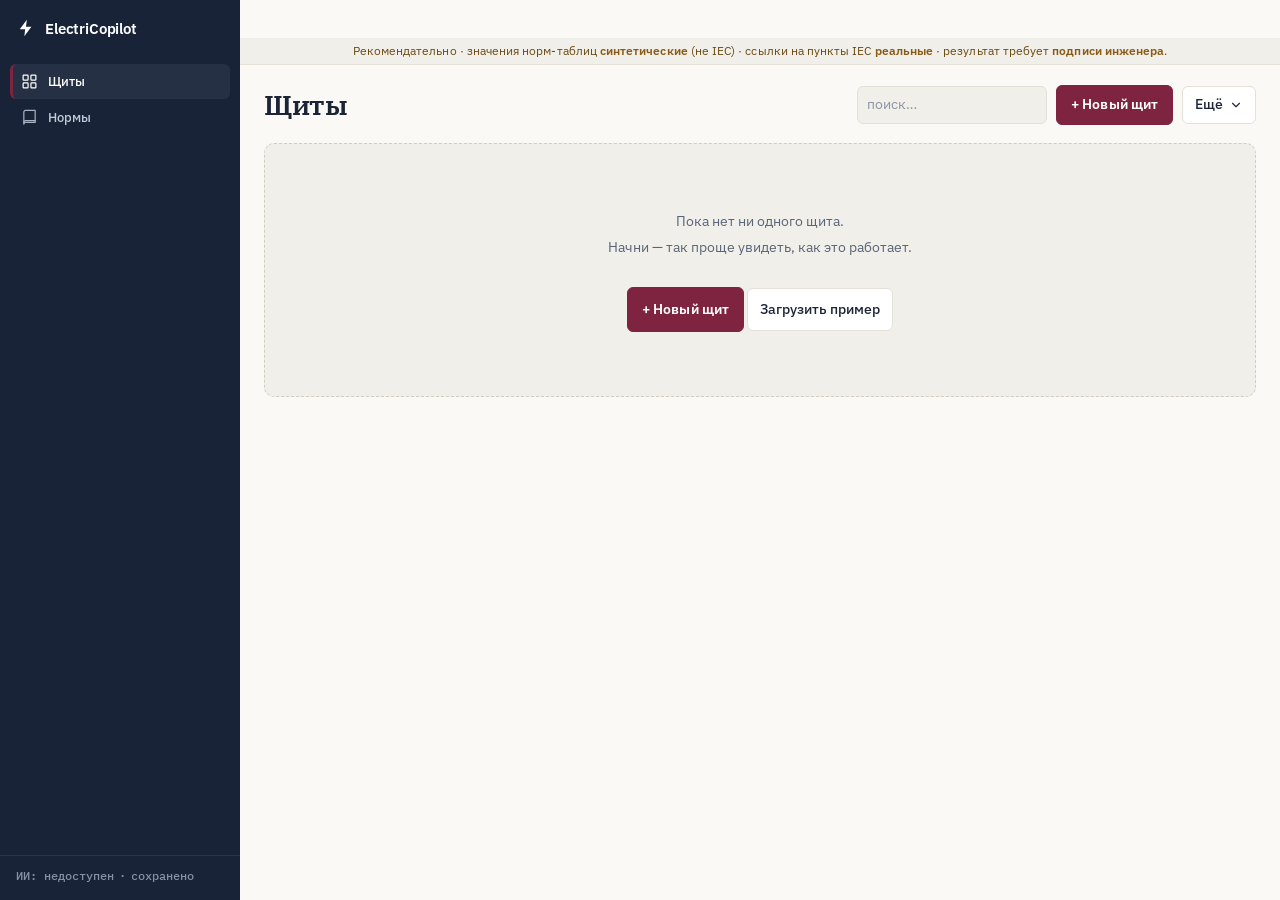
==== commit 08de66a4: "fix(v2): находки адверсариального ревью Обязательные находки оркестратора: свёртка provenance-дампа " ====
--- a/web/index.html
+++ b/web/index.html
@@ -127,23 +127,41 @@
       <section id="screen-project" class="screen" hidden>
         <div class="board-head">
           <div class="board-id">
-            <input id="b_name" class="board-name" />
-            <div class="board-sub">
-              <input id="b_ref" placeholder="DB-1" title="Обозначение щита" />
-              <input id="b_location" placeholder="расположение" title="Расположение" />
-              <span class="supply" id="b_supply"></span>
-              <select id="b_pack" title="Норм-пакет"></select>
-              <span class="badge small" id="b_packStatus"></span>
+            <div class="board-title-row">
+              <input id="b_name" class="board-name" />
+              <span id="boardRollup" class="badge">—</span>
+            </div>
+            <!-- design-v2-spec §2.4: one quiet metadata line; click opens the "Параметры щита" popover
+                 with the same b_ref/b_location/b_pack inputs (contract ids unchanged, just relocated). -->
+            <button id="btnBoardMeta" class="board-meta-line" type="button" aria-haspopup="true" aria-expanded="false" aria-label="Параметры щита" title="Параметры щита">
+              <span id="boardMetaLine">—</span>
+              <svg class="icon icon-sm" viewBox="0 0 24 24" aria-hidden="true"><path d="m6 9 6 6 6-6"/></svg>
+            </button>
+            <div id="boardMetaPopover" class="board-meta-popover" hidden>
+              <div class="bmp-head">Параметры щита<button id="btnBoardMetaClose" class="ghost" type="button">Готово</button></div>
+              <div class="bmp-grid">
+                <label class="bmp-field">Обозначение<input id="b_ref" placeholder="DB-1" title="Обозначение щита" /></label>
+                <label class="bmp-field">Расположение<input id="b_location" placeholder="расположение" title="Расположение" /></label>
+                <label class="bmp-field">Норм-пакет<select id="b_pack" title="Норм-пакет"></select></label>
+              </div>
+              <div class="bmp-row">
+                <span class="supply" id="b_supply"></span>
+                <span class="badge small" id="b_packStatus"></span>
+              </div>
             </div>
           </div>
           <div class="board-actions">
-            <span id="boardRollup" class="badge">—</span>
-            <button id="btnNormcheck" class="primary" title="Детерминированная проверка R01–R10"><svg class="icon" viewBox="0 0 24 24" aria-hidden="true"><rect x="8" y="2" width="8" height="4" rx="1"/><path d="M16 4h2a2 2 0 0 1 2 2v14a2 2 0 0 1-2 2H6a2 2 0 0 1-2-2V6a2 2 0 0 1 2-2h2"/><path d="m9 14 2 2 4-4"/></svg>Нормоконтроль</button>
-            <button id="btnBundle" class="primary" title="Скачать пакет документов (SVG+DXF+XLSX+MD)"><svg class="icon" viewBox="0 0 24 24" aria-hidden="true"><path d="M21 8a2 2 0 0 0-1-1.73l-7-4a2 2 0 0 0-2 0l-7 4A2 2 0 0 0 3 8v8a2 2 0 0 0 1 1.73l7 4a2 2 0 0 0 2 0l7-4A2 2 0 0 0 21 16Z"/><path d="M3.3 7 12 12l8.7-5"/><path d="M12 22V12"/></svg>Пакет документов</button>
-            <button id="btnShare" class="ghost"><svg class="icon" viewBox="0 0 24 24" aria-hidden="true"><path d="M9 17H7A5 5 0 0 1 7 7h2"/><path d="M15 7h2a5 5 0 1 1 0 10h-2"/><line x1="8" y1="12" x2="16" y2="12"/></svg>Share-ссылка</button>
+            <button id="btnNormcheck" class="primary cta" title="Детерминированная проверка R01–R10"><svg class="icon" viewBox="0 0 24 24" aria-hidden="true"><rect x="8" y="2" width="8" height="4" rx="1"/><path d="M16 4h2a2 2 0 0 1 2 2v14a2 2 0 0 1-2 2H6a2 2 0 0 1-2-2V6a2 2 0 0 1 2-2h2"/><path d="m9 14 2 2 4-4"/></svg>Нормоконтроль</button>
+            <!-- review fix: was class="primary" (solid navy) — competed visually with the one
+                 burgundy screen CTA ("Нормоконтроль"); demoted to a navy-text outline/ghost, per
+                 design-v2-spec §1 "one filled CTA per screen". -->
+            <button id="btnBundle" class="ghost" style="color:var(--navy)" title="Скачать пакет документов (SVG+DXF+XLSX+MD)"><svg class="icon" viewBox="0 0 24 24" aria-hidden="true"><path d="M21 8a2 2 0 0 0-1-1.73l-7-4a2 2 0 0 0-2 0l-7 4A2 2 0 0 0 3 8v8a2 2 0 0 0 1 1.73l7 4a2 2 0 0 0 2 0l7-4A2 2 0 0 0 21 16Z"/><path d="M3.3 7 12 12l8.7-5"/><path d="M12 22V12"/></svg>Пакет документов</button>
             <div class="menu-wrap">
               <button id="btnMore" class="ghost" type="button" aria-haspopup="true" aria-expanded="false" title="Ещё действия">Ещё <svg class="icon icon-sm" viewBox="0 0 24 24" aria-hidden="true"><path d="m6 9 6 6 6-6"/></svg></button>
+              <!-- design-v2-spec §2.4: Share/Печать/Отчёт/Файл проекта all fold into "Ещё" now (Share used
+                   to sit in the header as its own ghost button) -->
               <div id="boardMoreMenu" class="dropdown-menu" hidden>
+                <button id="btnShare" class="ghost"><svg class="icon" viewBox="0 0 24 24" aria-hidden="true"><path d="M9 17H7A5 5 0 0 1 7 7h2"/><path d="M15 7h2a5 5 0 1 1 0 10h-2"/><line x1="8" y1="12" x2="16" y2="12"/></svg>Share-ссылка</button>
                 <button id="btnPrint" class="ghost" title="Печатная страница / PDF"><svg class="icon" viewBox="0 0 24 24" aria-hidden="true"><path d="M6 18H4a2 2 0 0 1-2-2v-5a2 2 0 0 1 2-2h16a2 2 0 0 1 2 2v5a2 2 0 0 1-2 2h-2"/><path d="M6 9V3a1 1 0 0 1 1-1h10a1 1 0 0 1 1 1v6"/><rect x="6" y="14" width="12" height="8" rx="1"/></svg>Печать</button>
                 <button id="btnReport" class="ghost">Отчёт по щиту</button>
                 <button id="btnExportProj" class="ghost">Сохранить файл проекта</button>
@@ -254,7 +272,7 @@
           <div class="ed-right">
             <span id="edSignoff" class="badge small" title="UNSIGNED_ADVISORY">Не подписано · рекомендательно</span>
             <button id="btnSign" class="ghost">Подписать цепь</button>
-            <button id="btnSaveCircuit" class="primary">Сохранить в щит</button>
+            <button id="btnSaveCircuit" class="primary cta">Сохранить в щит</button>
           </div>
         </div>
 
@@ -343,23 +361,32 @@
           </section>
 
           <aside class="col right">
+            <!-- design-v2-spec §2.6: "Копилот" и "Обоснование расчёта" are tabs of ONE panel (fewer
+                 simultaneous details); both sections stay in the DOM, only display toggles (own
+                 #rtabs/.rpane pattern — deliberately NOT the .tabs/.tabpane classes the center chart
+                 tabs use, whose click handler queries those classes globally across the whole
+                 document and would otherwise fight this panel for the "active" tab / hide its pane). -->
             <section class="panel copilot">
-              <div class="panel-h">Копилот</div>
-              <div id="chat" class="chat"></div>
-              <div class="chatbar">
-                <textarea id="chatInput" rows="2" placeholder="Опиши цепь словами — разберу, посчитаю, проверю ревьюером"></textarea>
-                <button id="chatSend" class="primary" title="Отправить (⌘/Ctrl+Enter)" aria-label="Отправить">
-                  <svg class="icon" viewBox="0 0 24 24" aria-hidden="true"><path d="M4 12 20 4l-4 16-4.5-6L4 12Z"/><path d="m11.5 14 4.5-6"/></svg>
-                </button>
-              </div>
-              <div class="row btns">
-                <button id="btnExplain" class="ghost">Объяснить</button>
-                <button id="btnReview" class="ghost">Ревьюер</button>
-              </div>
-            </section>
-            <section class="panel">
-              <div class="panel-h">Обоснование расчёта · по пунктам норм</div>
-              <div id="trace" class="trace"></div>
+              <div class="rtabs" id="rtabs">
+                <button data-rtab="copilot" class="active">Копилот</button>
+                <button data-rtab="trace" title="Обоснование расчёта · по пунктам норм">Обоснование расчёта</button>
+              </div>
+              <div id="paneCopilot" class="rpane">
+                <div id="chat" class="chat"></div>
+                <div class="chatbar">
+                  <textarea id="chatInput" rows="2" placeholder="Опиши цепь словами — разберу, посчитаю, проверю ревьюером"></textarea>
+                  <button id="chatSend" class="primary" title="Отправить (⌘/Ctrl+Enter)" aria-label="Отправить">
+                    <svg class="icon" viewBox="0 0 24 24" aria-hidden="true"><path d="M4 12 20 4l-4 16-4.5-6L4 12Z"/><path d="m11.5 14 4.5-6"/></svg>
+                  </button>
+                </div>
+                <div class="row btns">
+                  <button id="btnExplain" class="ghost">Объяснить</button>
+                  <button id="btnReview" class="ghost">Ревьюер</button>
+                </div>
+              </div>
+              <div id="paneTrace" class="rpane" hidden>
+                <div id="trace" class="trace"></div>
+              </div>
             </section>
           </aside>
         </div>
--- a/web/styles.css
+++ b/web/styles.css
@@ -28,14 +28,19 @@
   --burgundy-press:#66192F;
   --burgundy-soft:rgba(126,36,64,.08);
 
-  --ok:#2E7D4F; --warn:#A9701E; --bad:#C8321F;
-  --ok-soft:rgba(46,125,79,.10); --warn-soft:rgba(169,112,30,.10); --bad-soft:rgba(200,50,31,.10);
+  /* review fix: --warn was #A9701E — 4.18:1 on white, 3.6-3.7:1 on --wash/--warn-soft, all below
+     the spec's own ≥4.5:1 bar for the exact "warn on white" pair it calls out for manual checking
+     (design-v2-spec §1). Darkened to #8A5A16 (5.14-5.91:1 across card/wash/warn-soft/burgundy-soft)
+     — same amber hue, still clearly distinct from --ok/--bad. --warn-soft/every hardcoded
+     rgba(169,112,30,…) below is the same color at various alphas — updated together so pill
+     borders/fills stay one consistent amber. */
+  --ok:#2E7D4F; --warn:#8A5A16; --bad:#C8321F;
+  --ok-soft:rgba(46,125,79,.10); --warn-soft:rgba(138,90,22,.10); --bad-soft:rgba(200,50,31,.10);
 
   /* ---- v1 (proto-C) aliases — old names kept live, remapped onto the v2 palette ---- */
   --bg:var(--paper); --bg-2:#F1EFE9;
   --panel:var(--card); --panel2:var(--wash); --elev:#ECE7DC;
-  --txt:var(--ink);                          /* NOTE: client-side chart/SLD JS (app.js) still
-    hardcodes the old #121619 ink literal — §3 (chart repaint) reconciles it in a later phase. */
+  --txt:var(--ink);
   --acc:var(--navy); --acc-2:#4F6CA8; --acc-press:var(--navy-press); --acc-soft:var(--navy-soft); --acc-ink:#FFFFFF;
   --amber:var(--warn); --amber-soft:var(--warn-soft);
 
@@ -83,6 +88,9 @@
 
 button{cursor:pointer;font:inherit;color:inherit}
 button:has(.icon){display:inline-flex;align-items:center;justify-content:center;gap:6px}
+/* review fix: no [disabled] treatment existed anywhere — disabled buttons (import confirm, editor
+   ‹пред/след› at the first/last circuit) looked identical to enabled ones and stayed hoverable. */
+button:disabled{opacity:.42;cursor:not-allowed;pointer-events:none}
 :where(input,select,textarea){
   font:inherit; background:var(--panel2); color:var(--txt);
   border:1px solid var(--line); border-radius:var(--r-sm);
@@ -157,7 +165,7 @@
 .badge::before{content:"";width:7px;height:7px;border-radius:50%;background:currentColor;opacity:.9}
 .badge.pass{color:var(--ok);border-color:rgba(46,125,79,.4);background:var(--ok-soft)}
 .badge.fail{color:var(--bad);border-color:rgba(200,50,31,.4);background:var(--bad-soft)}
-.badge.review{color:var(--warn);border-color:rgba(169,112,30,.4);background:var(--warn-soft)}
+.badge.review{color:var(--warn);border-color:rgba(138,90,22,.4);background:var(--warn-soft)}
 .badge.small{font-size:11px;padding:3px 10px}
 
 /* ===================== advisory ribbon (design-v2-spec §2.8: 26px, wash bg, amber text) ===================== */
@@ -183,9 +191,9 @@
   box-shadow:none;transition:background var(--dur) var(--ease),filter var(--dur)}
 button.primary:hover{background:var(--acc-press);border-color:var(--acc-press)}
 button.primary:active{filter:brightness(.95)}
-/* design-v2-spec §1/§4: burgundy is reserved for the ONE main CTA of a screen (here: dashboard's
-   "+ Новый щит") — every other .primary button stays navy/interactive. Add .cta to promote a button;
-   other screens' main CTAs (Нормоконтроль, Сохранить в щит…) get it in their own phases. */
+/* design-v2-spec §1/§4: burgundy is reserved for the ONE main CTA of a screen (dashboard's
+   "+ Новый щит", board's "Нормоконтроль", editor's "Сохранить в щит") — every other .primary
+   button stays navy/interactive. Add .cta to promote a button. */
 button.primary.cta{background:var(--burgundy);border-color:var(--burgundy)}
 button.primary.cta:hover{background:var(--burgundy-press);border-color:var(--burgundy-press)}
 button.ghost{background:var(--panel);color:var(--txt);border:1px solid var(--line);border-radius:var(--r-sm);
@@ -270,7 +278,7 @@
 .chip.n{color:var(--faint)}.chip.n::before{display:none}
 .chip.pass{color:var(--ok);border-color:rgba(46,125,79,.35);background:var(--ok-soft)}
 .chip.fail{color:var(--bad);border-color:rgba(200,50,31,.35);background:var(--bad-soft)}
-.chip.review{color:var(--warn);border-color:rgba(169,112,30,.35);background:var(--warn-soft)}
+.chip.review{color:var(--warn);border-color:rgba(138,90,22,.35);background:var(--warn-soft)}
 .card .cmeta{font-size:12px;color:var(--faint);display:flex;justify-content:space-between;margin-top:11px}
 .empty{grid-column:1/-1;text-align:center;color:var(--dim);padding:64px 20px;
   border:1px dashed var(--line-2);border-radius:var(--r-lg);background:var(--panel2);line-height:1.9}
@@ -282,7 +290,7 @@
 .import-grid{display:grid;grid-template-columns:minmax(340px,.9fr) minmax(420px,1.1fr);gap:24px}
 .import-issues{display:flex;gap:6px;flex-wrap:wrap;margin:8px 0}
 .import-issue{font:500 11px/1.4 var(--mono);padding:5px 8px;border-radius:var(--r-sm);
-  color:var(--warn);background:var(--warn-soft);border:1px solid rgba(169,112,30,.25)}
+  color:var(--warn);background:var(--warn-soft);border:1px solid rgba(138,90,22,.25)}
 .import-table{width:100%;border-collapse:collapse;font-size:12px}
 .import-table th,.import-table td{padding:7px 8px;text-align:left;border-bottom:1px solid var(--line)}
 .import-table th{color:var(--dim);font-size:10px;text-transform:uppercase;letter-spacing:.05em}
@@ -298,31 +306,53 @@
 .import-diff-row.not_checked{border-left:3px solid var(--warn);background:var(--warn-soft)}
 .import-diff-row.match{border-left:3px solid var(--ok);background:var(--ok-soft)}
 .import-confirm{display:flex;align-items:flex-start;gap:8px;margin:14px 0;padding:12px 14px;
-  color:#6B4A12;background:var(--warn-soft);border:1px solid rgba(169,112,30,.4);border-radius:var(--r-sm);font-size:12px}
+  color:#6B4A12;background:var(--warn-soft);border:1px solid rgba(138,90,22,.4);border-radius:var(--r-sm);font-size:12px}
 .import-confirm input{width:auto;margin-top:2px}.import-actions{display:flex;gap:9px;justify-content:flex-end}
 @media(max-width:900px){.import-grid{grid-template-columns:1fr}}
 
 /* ===================== BOARD / SCHEDULE ===================== */
 .board-head{display:flex;gap:18px;align-items:flex-start;margin-bottom:16px;flex-wrap:wrap}
+/* anchors the meta popover (design-v2-spec §2.4) below the metadata line */
+.board-id{position:relative;flex:1;min-width:280px}
+.board-title-row{display:flex;align-items:center;gap:10px}
 /* design-v2-spec §1: board names are serif, like screen titles */
-.board-name{font:600 20px var(--serif);letter-spacing:-.01em;background:transparent;border:1px solid transparent;
-  border-radius:var(--r-sm);padding:3px 8px;margin-left:-8px;width:100%;transition:border-color var(--dur),background var(--dur)}
+.board-name{flex:1;min-width:0;font:600 20px var(--serif);letter-spacing:-.01em;background:transparent;border:1px solid transparent;
+  border-radius:var(--r-sm);padding:3px 8px;margin-left:-8px;transition:border-color var(--dur),background var(--dur)}
 .board-name:hover{border-color:var(--line);background:var(--panel2)}
 .board-name:focus{border-color:var(--acc);background:var(--panel2);box-shadow:var(--ring)}
-.board-sub{display:flex;gap:8px;align-items:center;margin-top:8px;flex-wrap:wrap}
-.board-sub input{width:150px;font:500 12.5px var(--mono)}
-.board-sub .supply{color:var(--dim);font:500 12px var(--mono);background:var(--panel2);padding:5px 10px;border-radius:20px;border:1px solid var(--line)}
-.board-sub select#b_pack{width:150px;font:500 12.5px var(--mono)}
+/* design-v2-spec §2.4: one quiet metadata line ("DB-1 · Эл.щитовая · 400 В · 3ф · TN-C-S · 12 мест ·
+   IEC 60364 (демо)"); click opens the popover below holding the actual b_ref/b_location/b_pack inputs. */
+.board-meta-line{display:inline-flex;align-items:center;gap:5px;margin-top:5px;margin-left:-7px;padding:3px 7px;
+  max-width:100%;overflow:hidden;background:transparent;border:1px solid transparent;border-radius:var(--r-sm);
+  font:500 12.5px var(--mono);color:var(--dim);transition:border-color var(--dur),background var(--dur),color var(--dur)}
+.board-meta-line:hover{border-color:var(--line);background:var(--panel2);color:var(--txt)}
+.board-meta-line span{overflow:hidden;text-overflow:ellipsis;white-space:nowrap}
+.board-meta-line .icon{color:var(--faint);flex:none}
+.board-meta-popover{position:absolute;top:calc(100% + 4px);left:0;z-index:var(--z-modal);
+  min-width:400px;max-width:min(540px,90vw);background:var(--panel);border:1px solid var(--line-2);
+  border-radius:var(--r-lg);box-shadow:var(--shadow-lg);padding:13px 15px}
+/* [hidden] обязан побеждать: не задаём display в правиле выше, но фиксируем явно — та же категория
+   бага, что уже чинилась для .toast/#statusBadge/#btnBackDash в этом файле */
+.board-meta-popover[hidden]{display:none}
+.bmp-head{display:flex;align-items:center;justify-content:space-between;gap:10px;margin-bottom:11px;
+  font:600 12.5px var(--sans);color:var(--dim)}
+.bmp-head button{padding:4px 10px}
+.bmp-grid{display:grid;grid-template-columns:repeat(auto-fit,minmax(130px,1fr));gap:10px 12px}
+.bmp-field{display:flex;flex-direction:column;gap:4px;font:600 10px var(--sans);color:var(--faint);text-transform:uppercase;letter-spacing:.05em}
+.bmp-field input,.bmp-field select{font:500 12.5px var(--mono);text-transform:none;letter-spacing:0}
+.bmp-row{display:flex;gap:8px;align-items:center;margin-top:12px;flex-wrap:wrap}
+.supply{color:var(--dim);font:500 12px var(--mono);background:var(--panel2);padding:5px 10px;border-radius:20px;border:1px solid var(--line)}
 .board-actions{margin-left:auto;display:flex;gap:9px;align-items:center;flex-shrink:0;flex-wrap:wrap}
 
 .shared-head{display:flex;justify-content:space-between;gap:22px;align-items:flex-start;margin-bottom:16px;flex-wrap:wrap}
 .shared-head h2{margin:9px 0 4px}.shared-warning{max-width:560px;margin:0;padding:10px 12px;
-  color:#6B4A12;background:var(--warn-soft);border:1px solid rgba(169,112,30,.4);
+  color:#6B4A12;background:var(--warn-soft);border:1px solid rgba(138,90,22,.4);
   border-radius:var(--r);font-size:12px;line-height:1.55}
 #screen-shared .schedule tbody tr{cursor:default}
 
 .sched-wrap{overflow:auto;max-height:58vh;border:1px solid var(--line);border-radius:var(--r-lg);box-shadow:var(--shadow);background:var(--panel)}
-table.schedule{width:100%;border-collapse:separate;border-spacing:0;font-size:13px;min-width:1060px}
+/* design-v2-spec §1: table body 13.5px */
+table.schedule{width:100%;border-collapse:separate;border-spacing:0;font-size:13.5px;min-width:1060px}
 table.schedule th{text-align:left;padding:10px 12px;background:var(--thead-bg);color:var(--dim);
   font:600 11px/1 var(--sans);text-transform:uppercase;letter-spacing:.06em;
   position:sticky;top:0;z-index:var(--z-sticky);border-bottom:1px solid var(--line-2);white-space:nowrap}
@@ -341,7 +371,7 @@
 .st-cell::before{content:"";width:6px;height:6px;border-radius:50%;background:currentColor}
 .st-cell.PASS{color:var(--ok);background:var(--ok-soft);border-color:rgba(46,125,79,.3)}
 .st-cell.FAIL{color:var(--bad);background:var(--bad-soft);border-color:rgba(200,50,31,.3)}
-.st-cell.NEEDS_REVIEW{color:var(--warn);background:var(--warn-soft);border-color:rgba(169,112,30,.3)}
+.st-cell.NEEDS_REVIEW{color:var(--warn);background:var(--warn-soft);border-color:rgba(138,90,22,.3)}
 .rowact{display:flex;gap:5px}
 .rowact button{background:var(--panel);border:1px solid var(--line);border-radius:var(--r-sm);color:var(--dim);
   padding:4px;display:inline-flex;align-items:center;justify-content:center;width:27px;height:27px;transition:border-color var(--dur),color var(--dur),background var(--dur)}
@@ -353,13 +383,21 @@
 .quickadd input{flex:1;min-width:260px}
 .totals{display:grid;grid-template-columns:repeat(auto-fit,minmax(230px,1fr));gap:14px;margin-top:4px}
 .totbox{background:var(--panel);border:1px solid var(--line);border-radius:var(--r-lg);padding:14px 16px;box-shadow:var(--shadow)}
-.totbox h4{margin:0 0 8px;font:600 11px/1.3 var(--sans);color:var(--dim);text-transform:uppercase;letter-spacing:.07em;display:flex;gap:6px;align-items:center;flex-wrap:wrap}
-.totbox .big{font:600 24px/1.1 var(--mono);color:var(--txt);letter-spacing:-.01em}
+/* review fix: was 11px/uppercase/.07em, out of step with the .panel-h pattern (design-v2-spec §1:
+   panel headers 12.5px/600 sans, no caps) that every other panel title in the app already follows */
+.totbox h4{margin:0 0 8px;font:600 12.5px/1.3 var(--sans);color:var(--dim);text-transform:none;letter-spacing:0;display:flex;gap:6px;align-items:center;flex-wrap:wrap}
+/* design-v2-spec §1: burgundy marks key figures in totals */
+.totbox .big{font:600 24px/1.1 var(--mono);color:var(--burgundy);letter-spacing:-.01em}
 .totbox .big+div{color:var(--dim);font-size:12px;margin-top:3px}
 .totbox .warn{color:var(--warn)}
-.phbar{display:flex;gap:8px;align-items:flex-end;height:56px;margin:14px 0 24px;padding-top:4px}
+/* review fix: the two-line L1/L2/L3 + amps label sat only 21px below the bar (.b span bottom:-21px)
+   while a two-line 11px/1.25 label needs ~28px — it crept up onto the bar itself, and the box's
+   own 24px bottom margin left no clearance before the next line ("перекос …") below it. Bumped
+   both the label offset and the box's bottom margin so the label clears the bar and has its own
+   quiet strip beneath it. */
+.phbar{display:flex;gap:8px;align-items:flex-end;height:56px;margin:14px 0 40px;padding-top:4px}
 .phbar .b{flex:1;background:var(--acc);border-radius:2px 2px 0 0;min-height:4px;position:relative}
-.phbar .b span{position:absolute;bottom:-21px;left:0;right:0;text-align:center;font:500 11px/1.25 var(--mono);color:var(--dim)}
+.phbar .b span{position:absolute;top:100%;margin-top:6px;left:0;right:0;text-align:center;font:500 11px/1.25 var(--mono);color:var(--dim)}
 
 /* normcheck ----------------------------------------------------------- */
 .norm-panel{margin-top:16px}
@@ -379,10 +417,21 @@
 .norm-card.info .norm-sev{color:var(--acc)}
 .norm-card.not-checked .norm-sev{color:var(--faint)}
 .norm-main h4{margin:0 0 4px;font-size:13px}.norm-main p{margin:0;color:var(--dim);font-size:12px;line-height:1.5}
-.norm-values{margin-top:5px;font:500 11px/1.45 var(--mono);color:var(--faint);overflow-wrap:anywhere}
-.norm-cite{margin-top:4px;color:var(--faint);font-size:10.5px}
+/* review fix: --faint is 3.08:1 on white — fine for decoration, not for text that carries meaning
+   (факт/требуется values, citation + source-trust line, the identity footer). Raised to --dim
+   (5.9-6:1 on card) here; --faint stays for genuinely decorative uses elsewhere (dots, chevrons). */
+.norm-values{margin-top:5px;font:500 11px/1.45 var(--mono);color:var(--dim);overflow-wrap:anywhere}
+.norm-cite{margin-top:4px;color:var(--dim);font-size:10.5px}
 .norm-open{white-space:nowrap;padding:5px 9px;font-size:11px}
-.norm-identity{padding:0 12px 12px;color:var(--faint);font-size:10.5px;line-height:1.55}
+.norm-identity{padding:0 12px 12px;color:var(--dim);font-size:10.5px;line-height:1.55}
+/* review fix: collapsed provenance-dump <details> (renderNormcheck splitProvenanceDetail) —
+   styled like the .step audit-trace tokens it's meant to echo */
+.norm-detail-more{margin-top:5px;border:1px solid var(--line);border-radius:var(--r-sm);background:var(--panel2);overflow:hidden}
+.norm-detail-more summary{padding:5px 9px;cursor:pointer;font:600 11px var(--sans);color:var(--dim);list-style:none;user-select:none}
+.norm-detail-more summary::-webkit-details-marker{display:none}
+.norm-detail-more summary:hover{color:var(--txt)}
+.norm-detail-more[open] summary{border-bottom:1px solid var(--line)}
+.norm-detail-more .body{padding:6px 9px;font:500 11px/1.5 var(--mono);color:var(--dim);overflow-wrap:anywhere}
 .norm-marker{display:inline-flex;margin-left:5px;padding:1px 5px;border-radius:10px;font:700 9px var(--mono);vertical-align:middle}
 .norm-marker.error{color:var(--bad);background:var(--bad-soft)}
 .norm-marker.warning{color:var(--warn);background:var(--warn-soft)}
@@ -403,8 +452,11 @@
 #screen-editor{padding:0;height:100%;display:flex;flex-direction:column;min-height:0}  /* editor-bar + .grid carry their own padding; fills the workspace column */
 #screen-editor[hidden]{display:none}  /* [hidden] обязан побеждать: display:flex выше иначе перебивает атрибут (см. .toast[hidden]) */
 .grid{flex:1;min-height:0;display:grid;grid-template-columns:312px 1fr 352px;gap:14px;padding:14px 18px}
-.col{display:flex;flex-direction:column;gap:14px;min-height:0;overflow:auto;padding-right:2px}
-.center{overflow:auto}
+/* review fix: grid items default to min-width:auto, so the center track refused to shrink below
+   the nowrap .tabs row's content width and pushed into the right column (#paneCopilot) at 1280px —
+   min-width:0 lets the 1fr track actually shrink to its grid cell */
+.col{display:flex;flex-direction:column;gap:14px;min-height:0;min-width:0;overflow:auto;padding-right:2px}
+.center{overflow:auto;min-width:0}
 
 /* form ---------------------------------------------------------------- */
 .form{display:flex;flex-direction:column;gap:16px}
@@ -416,19 +468,28 @@
 /* fieldset groups (docs/17 §5): no default box — thin top rule + panel-h legend */
 .fgroup{display:flex;flex-direction:column;gap:9px;border:0;border-top:1px solid var(--line);
   margin:0;padding:14px 0 0;min-width:0;min-inline-size:0}
+/* review fix: was 11px/uppercase/.08em — design-v2-spec §1 bans caps on panel-level headers (see
+   .panel-h) and these fieldset legends (НАГРУЗКА, КАБЕЛЬ И ПРОКЛАДКА…) are exactly that pattern */
 .fgroup>legend{display:block;width:100%;float:none;padding:0;margin:0;
-  font:600 11px/1 var(--sans);color:var(--dim);text-transform:uppercase;letter-spacing:.08em}
+  font:600 12.5px/1.3 var(--sans);color:var(--dim);text-transform:none;letter-spacing:0}
 
 /* summary bar --------------------------------------------------------- */
 .summary{display:flex;flex-wrap:wrap;gap:10px 8px;background:var(--panel);
   border:1px solid var(--line);border-radius:var(--r-lg);padding:12px 14px;box-shadow:var(--shadow)}
 .summary .kv{font-size:12px;display:flex;flex-direction:column;gap:3px;padding:2px 15px 2px 0;margin-right:3px;border-right:1px solid var(--line);flex:0 1 auto}
 .summary .kv:last-child{border-right:none;padding-right:0;margin-right:0}
-.summary .kv span{color:var(--dim);font-size:10.5px;text-transform:uppercase;letter-spacing:.05em;font-weight:600;white-space:nowrap}
+/* review fix: was 10.5px/uppercase/.05em — same no-caps rule as .panel-h/.fgroup>legend (design-v2-spec §1) */
+.summary .kv span{color:var(--dim);font-size:12.5px;text-transform:none;letter-spacing:0;font-weight:600;white-space:nowrap}
 .summary .kv b{color:var(--txt);font:600 14.5px var(--mono);letter-spacing:-.01em;white-space:nowrap}
+/* design-v2-spec §2.6: "Определяет:" is the one governing-constraint value worth calling out
+   in an otherwise quiet key-value strip — burgundy, like other key figures (design-v2-spec §1). */
+.summary .kv.kv-strong span{color:var(--burgundy)}
+.summary .kv.kv-strong b{color:var(--burgundy)}
 
 /* tabs + artifact ----------------------------------------------------- */
-.tabs{display:flex;gap:3px;margin-top:2px;border-bottom:1px solid var(--line);padding:0 2px}
+/* review fix: flex-wrap:nowrap (the implicit default) let the 5 chart tabs overflow their own
+   column and overlap the right-hand Копилот/Обоснование panel at 1280×720 — wrap instead */
+.tabs{display:flex;flex-wrap:wrap;gap:3px;margin-top:2px;border-bottom:1px solid var(--line);padding:0 2px}
 .tabs button{background:transparent;color:var(--dim);border:none;border-radius:var(--r-sm) var(--r-sm) 0 0;
   padding:9px 14px;font:500 13px var(--sans);position:relative;transition:color var(--dur),background var(--dur)}
 .tabs button:hover{color:var(--txt);background:var(--panel2)}
@@ -438,15 +499,30 @@
 .plot{width:100%;height:100%}
 .artifact .tabpane{height:100%}
 .prov{font-size:11px;color:var(--warn);margin-top:9px;padding:8px 12px;background:var(--warn-soft);
-  border:1px solid rgba(169,112,30,.28);border-radius:var(--r);line-height:1.55}
+  border:1px solid rgba(138,90,22,.28);border-radius:var(--r);line-height:1.55}
 .disclaimer{font-size:11px;color:var(--faint);margin-top:8px;line-height:1.6}
 
 /* copilot ------------------------------------------------------------- */
 .copilot{display:flex;flex-direction:column}
+/* design-v2-spec §2.6: "Копилот"/"Обоснование расчёта" tabs of one panel. Deliberately its own
+   selectors (not .tabs/.tabs button/.tabs button.active) — those are queried document-wide by the
+   center chart tabs' click handler (see app.js), so reusing the class would let a center-tab click
+   strip this panel's "active" underline. Visually mirrors .tabs, bled to the panel edges. */
+.rtabs{display:flex;gap:3px;margin:-13px -15px 12px;padding:0 13px;border-bottom:1px solid var(--line)}
+.rtabs button{background:transparent;color:var(--dim);border:none;border-radius:var(--r-sm) var(--r-sm) 0 0;
+  padding:9px 12px;font:500 13px var(--sans);position:relative;transition:color var(--dur),background var(--dur)}
+.rtabs button:hover{color:var(--txt);background:var(--panel2)}
+.rtabs button.active{color:var(--acc)}
+.rtabs button.active::after{content:"";position:absolute;left:8px;right:8px;bottom:-1px;height:2px;background:var(--acc)}
+.rpane[hidden]{display:none}
 .chat{flex:1;overflow:auto;display:flex;flex-direction:column;gap:9px;max-height:240px;min-height:120px;padding:2px}
 .msg{padding:9px 12px;border-radius:var(--r);font-size:13px;line-height:1.5;max-width:92%;position:relative}
 .msg.user{align-self:flex-end;background:var(--acc);color:var(--acc-ink);font-weight:500}
 .msg.bot{align-self:flex-start;background:var(--panel2);border:1px solid var(--line)}
+/* review fix: Copilot failures (network/HTTP errors, unfinished requests, failed provenance
+   checks) were rendered as plain .msg.bot — visually identical to a normal answer. Mirrors the
+   existing .msg.rev.bad treatment so a failure reads as a failure at a glance. */
+.msg.bot.error{background:var(--bad-soft);border-color:rgba(200,50,31,.35);color:var(--bad)}
 .msg.rev{align-self:flex-start;background:var(--ok-soft);border:1px solid rgba(46,125,79,.35)}
 .msg.rev.bad{background:var(--bad-soft);border-color:rgba(200,50,31,.4)}
 .msg b{font-weight:600}
@@ -566,81 +642,91 @@
 /* когда #normToc скрыт (поиск / пусто), .nlib-main без этого правила авто-занимает узкий трек 268px
    вместо оставшихся 2/3 экрана — toc идёт прямо перед .nlib-main в разметке */
 .nlib-toc[hidden] + .nlib-main { grid-column: 2 / -1; }
-.nlib-side h3 { margin: 0 0 8px; font-size: 12px; text-transform: uppercase; letter-spacing: .06em; color: var(--dim, #4D5865); font-weight: 600; }
+.nlib-side h3 { margin: 0 0 8px; font-size: 12px; text-transform: uppercase; letter-spacing: .06em; color: var(--dim); font-weight: 600; }
 .nlib-doc-list { display: flex; flex-direction: column; gap: 6px; }
-.nlib-doc { text-align: left; padding: 10px 12px; border: 1px solid var(--line, #dde2e8); border-radius: var(--r-sm, 3px); background: #fff; cursor: pointer; }
-.nlib-doc:hover { border-color: var(--line-2, #c6cdd6); }
-.nlib-doc.active { border-color: var(--acc, #0f62fe); box-shadow: inset 3px 0 0 var(--acc, #0f62fe); }
+.nlib-doc { text-align: left; padding: 10px 12px; border: 1px solid var(--line); border-radius: var(--r-sm); background: var(--card); cursor: pointer; }
+.nlib-doc:hover { border-color: var(--line-2); }
+/* design-v2-spec §2.7: active document gets a burgundy stripe, like the sidebar's active nav item */
+.nlib-doc.active { border-color: var(--burgundy); box-shadow: inset 3px 0 0 var(--burgundy); }
 .nlib-doc .t { font-weight: 500; line-height: 1.3; }
-.nlib-doc .m { font-size: 12px; color: #667; margin-top: 4px; }
+.nlib-doc .m { font-size: 12px; color: var(--dim); margin-top: 4px; }
 .nlib-status { display: inline-block; font-size: 11px; padding: 1px 7px; border-radius: 999px; border: 1px solid; }
-.nlib-status.in_force { color: #17663a; border-color: #a9d8bd; background: #eef8f2; }
-.nlib-status.repealed { color: #8a2020; border-color: #e2b1b1; background: #fdf0f0; }
-.nlib-status.unknown { color: #7a5a00; border-color: #e0cf9a; background: #fdf7e6; }
+/* design-v2-spec §2.7: "действует" is an ok-pilyulya, matching .badge.pass/.chip.pass elsewhere */
+.nlib-status.in_force { color: var(--ok); border-color: rgba(46,125,79,.4); background: var(--ok-soft); }
+.nlib-status.repealed { color: var(--bad); border-color: rgba(200,50,31,.4); background: var(--bad-soft); }
+.nlib-status.unknown { color: var(--warn); border-color: rgba(138,90,22,.4); background: var(--warn-soft); }
 /* §8.4: у отменённого документа сноска об утрате силы видна везде, где показан его текст */
-.nlib-repealed-note { margin: 10px 0; padding: 10px 12px; border-left: 3px solid #c05a5a; background: #fdf0f0; font-size: 13px; }
-.nlib-hit { border: 1px solid var(--line, #dde2e8); border-radius: var(--r-sm, 3px); padding: 10px 12px; margin-bottom: 8px; cursor: pointer; background: #fff; }
-.nlib-hit:hover { border-color: var(--line-2, #c6cdd6); }
-.nlib-hit .crumb { font-size: 12px; color: #667; }
-.nlib-hit mark { background: #fff3b0; padding: 0 1px; }
+.nlib-repealed-note { margin: 10px 0; padding: 10px 12px; border-left: 3px solid var(--bad); background: var(--bad-soft); font-size: 13px; }
+.nlib-hit { border: 1px solid var(--line); border-radius: var(--r-sm); padding: 10px 12px; margin-bottom: 8px; cursor: pointer; background: var(--card); }
+.nlib-hit:hover { border-color: var(--line-2); }
+.nlib-hit .crumb { font-size: 12px; color: var(--dim); }
+/* highlighter tint tied to --warn (amber family) rather than a stray yellow literal */
+.nlib-hit mark { background: rgba(138,90,22,.22); padding: 0 1px; }
 .nlib-body p { margin: 0 0 10px; line-height: 1.55; }
 /* §10.4: секции с таблицами — моноширинно, горизонтальный скролл внутри блока */
 .nlib-body pre.nlib-table { font-family: 'IBM Plex Mono', ui-monospace, monospace; font-size: 12px;
-  background: var(--panel2, #eef1f4); border: 1px solid var(--line, #dde2e8); border-radius: var(--r-sm, 3px); padding: 10px;
+  background: var(--wash); border: 1px solid var(--line); border-radius: var(--r-sm); padding: 10px;
   overflow-x: auto; white-space: pre; margin: 0 0 10px; }
 .nlib-nav { display: flex; gap: 8px; margin-top: 12px; }
 /* [hidden] обязан побеждать: display у класса иначе перекрывает атрибут (панель висела открытой) */
 .nlib-panel[hidden], .nlib-results[hidden], .nlib-toc[hidden], .nlib-reader[hidden] { display: none; }
+/* right-edge drawer: needs a shadow cast toward its left edge (away from the page), not the
+   generic downward --shadow-lg — otherwise it stops reading as a layer above the page content */
 .nlib-panel { position: fixed; top: 0; right: 0; width: min(520px, 92vw); height: 100vh;
-  background: #fff; border-left: 1px solid var(--line, #dde2e8); box-shadow: -8px 0 24px rgba(18,22,25,.14);
+  background: var(--card); border-left: 1px solid var(--line); box-shadow: -8px 0 24px rgba(28,37,54,.14);
   z-index: 60; display: flex; flex-direction: column; }
-.nlib-panel-h { display: flex; align-items: center; gap: 10px; padding: 12px 14px; border-bottom: 1px solid var(--line, #dde2e8); }
+.nlib-panel-h { display: flex; align-items: center; gap: 10px; padding: 12px 14px; border-bottom: 1px solid var(--line); }
 .nlib-panel-title { font-weight: 500; flex: 1; font-size: 14px; }
-.nlib-panel-src { font-size: 12px; white-space: nowrap; color: var(--acc, #0f62fe); }
+.nlib-panel-src { font-size: 12px; white-space: nowrap; color: var(--navy); }
 .nlib-panel-body { padding: 14px; overflow-y: auto; flex: 1; }
-.nlib-cite-open { font-size: 11px; padding: 1px 6px; margin-left: 6px; border: 1px solid #b9cbe2;
-  border-radius: var(--r-sm, 3px); background: var(--acc-soft, #f2f7fd); color: #0043ce; cursor: pointer; }
-.nlib-cite-open:hover { border-color: var(--acc, #0f62fe); }
+.nlib-cite-open { font-size: 11px; padding: 1px 6px; margin-left: 6px; border: 1px solid rgba(36,64,122,.3);
+  border-radius: var(--r-sm); background: var(--navy-soft); color: var(--navy); cursor: pointer; }
+.nlib-cite-open:hover { border-color: var(--navy); }
 @media (max-width: 900px) { .nlib-layout { grid-template-columns: 1fr; } }
 
 /* --- читалка: сплошной текст, как в первоисточнике --- */
-.nlib-doc-head { padding-bottom: 10px; border-bottom: 1px solid var(--line, #dde2e8); margin-bottom: 10px; }
+.nlib-doc-head { padding-bottom: 10px; border-bottom: 1px solid var(--line); margin-bottom: 10px; }
 .nlib-doc-head h3 { margin: 0 0 6px; font-size: 15px; line-height: 1.35; }
-.nlib-doc-meta { font-size: 12px; color: #667; }
+.nlib-doc-meta { font-size: 12px; color: var(--dim); }
 /* Блочный поток, а не flex-колонка: во flex с ограниченной высотой 349 пунктов оглавления
    сжимались до 10 px каждый и превращались в нечитаемую кашу. */
 .nlib-outline { max-height: calc(100vh - 220px); overflow-y: auto; display: block; }
-.nlib-outline-item { display: block; width: 100%; text-align: left; background: none; border: 0; border-radius: var(--r-sm, 3px);
-  padding: 5px 8px; font-size: 12.5px; line-height: 1.35; color: #2c3a4d; cursor: pointer;
+.nlib-outline-item { display: block; width: 100%; text-align: left; background: none; border: 0; border-radius: var(--r-sm);
+  padding: 5px 8px; font-size: 12.5px; line-height: 1.35; color: var(--ink); cursor: pointer;
   overflow: hidden; text-overflow: ellipsis; white-space: nowrap; }
-.nlib-outline-item:hover { background: var(--panel2, #eef1f4); color: #0043ce; }
+.nlib-outline-item:hover { background: var(--wash); color: var(--navy); }
 .nlib-outline-item.d0 { font-weight: 600; margin-top: 8px; }
 .nlib-outline-item.d1 { padding-left: 14px; }
-.nlib-outline-item.d2 { padding-left: 26px; color: #5b6b80; font-size: 12px; }
+.nlib-outline-item.d2 { padding-left: 26px; color: var(--dim); font-size: 12px; }
 /* Колонка чтения: ограниченная мера строки — длинные нормы читают глазами, а не сканируют. */
 .nlib-reader { max-height: calc(100vh - 172px); overflow-y: auto; padding-right: 6px; }
-.nlib-text { max-width: 68ch; font-size: 15px; line-height: 1.62; color: #1c2533; }
+.nlib-text { max-width: 68ch; font-size: 15px; line-height: 1.62; color: var(--ink); }
 .nlib-text h2.nlib-h { font-size: 18px; margin: 26px 0 10px; padding-bottom: 6px;
-  border-bottom: 1px solid var(--line, #dde2e8); }
-.nlib-text h3.nlib-h { font-size: 16px; margin: 22px 0 8px; color: #0043ce; }
-.nlib-text h4.nlib-h { font-size: 14px; margin: 16px 0 6px; color: #46586f; }
+  border-bottom: 1px solid var(--line); }
+.nlib-text h3.nlib-h { font-size: 16px; margin: 22px 0 8px; color: var(--navy); }
+.nlib-text h4.nlib-h { font-size: 14px; margin: 16px 0 6px; color: var(--dim); }
 .nlib-clause { position: relative; margin: 0 0 12px; }
 .nlib-clause p { margin: 0 0 8px; }
-/* Якорь — адрес пункта, а не часть нормы: мелко, на поле, проявляется при наведении. */
+/* Якорь — адрес пункта, а не часть нормы: мелко, на поле, проявляется при наведении.
+   review fix: --faint measured 2.93-3.08:1 here — raised to --dim (still the quietest text color
+   available that clears 4.5:1) since it's still real, readable text once revealed on hover. */
 .nlib-anchor-link { position: absolute; left: -64px; top: 3px; width: 56px; text-align: right;
-  font-family: 'IBM Plex Mono', ui-monospace, monospace; font-size: 10px; color: #b3bdcc;
+  font-family: 'IBM Plex Mono', ui-monospace, monospace; font-size: 10px; color: var(--dim);
   text-decoration: none; opacity: 0; transition: opacity .12s; }
 .nlib-clause:hover .nlib-anchor-link { opacity: 1; }
-.nlib-anchor-link:hover { color: var(--acc, #0f62fe); }
-/* Подсветка места перехода гаснет сама: она показывает «ты здесь», а не выделяет текст. */
-.nlib-focus { border-radius: var(--r-sm, 3px); animation: nlib-fade 2.8s ease-out forwards; }
+.nlib-anchor-link:hover { color: var(--navy); }
+/* Подсветка места перехода гаснет сама: она показывает «ты здесь», а не выделяет текст.
+   Tied to --warn (amber family), like .nlib-hit mark, instead of a stray yellow literal. */
+.nlib-focus { border-radius: var(--r-sm); animation: nlib-fade 2.8s ease-out forwards; }
 @keyframes nlib-fade {
-  0%, 45% { background: #fff3c4; box-shadow: 0 0 0 6px #fff3c4; }
+  0%, 45% { background: rgba(138,90,22,.24); box-shadow: 0 0 0 6px rgba(138,90,22,.24); }
   100% { background: transparent; box-shadow: 0 0 0 6px transparent; }
 }
 .nlib-pager { display: flex; align-items: center; justify-content: space-between; gap: 12px;
-  margin-top: 20px; padding-top: 12px; border-top: 1px solid var(--line, #dde2e8); font-size: 12px; }
-@media (max-width: 1200px) { .nlib-anchor-link { position: static; opacity: .55; width: auto;
+  margin-top: 20px; padding-top: 12px; border-top: 1px solid var(--line); font-size: 12px; }
+@media (max-width: 1200px) { /* review fix: was opacity:.55 — ~2.3:1 on white where this is always
+  visible (not hover-revealed like above); full opacity keeps the same --dim color readable */
+  .nlib-anchor-link { position: static; opacity: 1; width: auto;
   display: block; text-align: left; margin-bottom: 2px; } }
 @media (max-width: 900px) { .nlib-layout { grid-template-columns: 1fr; }
   .nlib-outline, .nlib-reader { max-height: none; }
